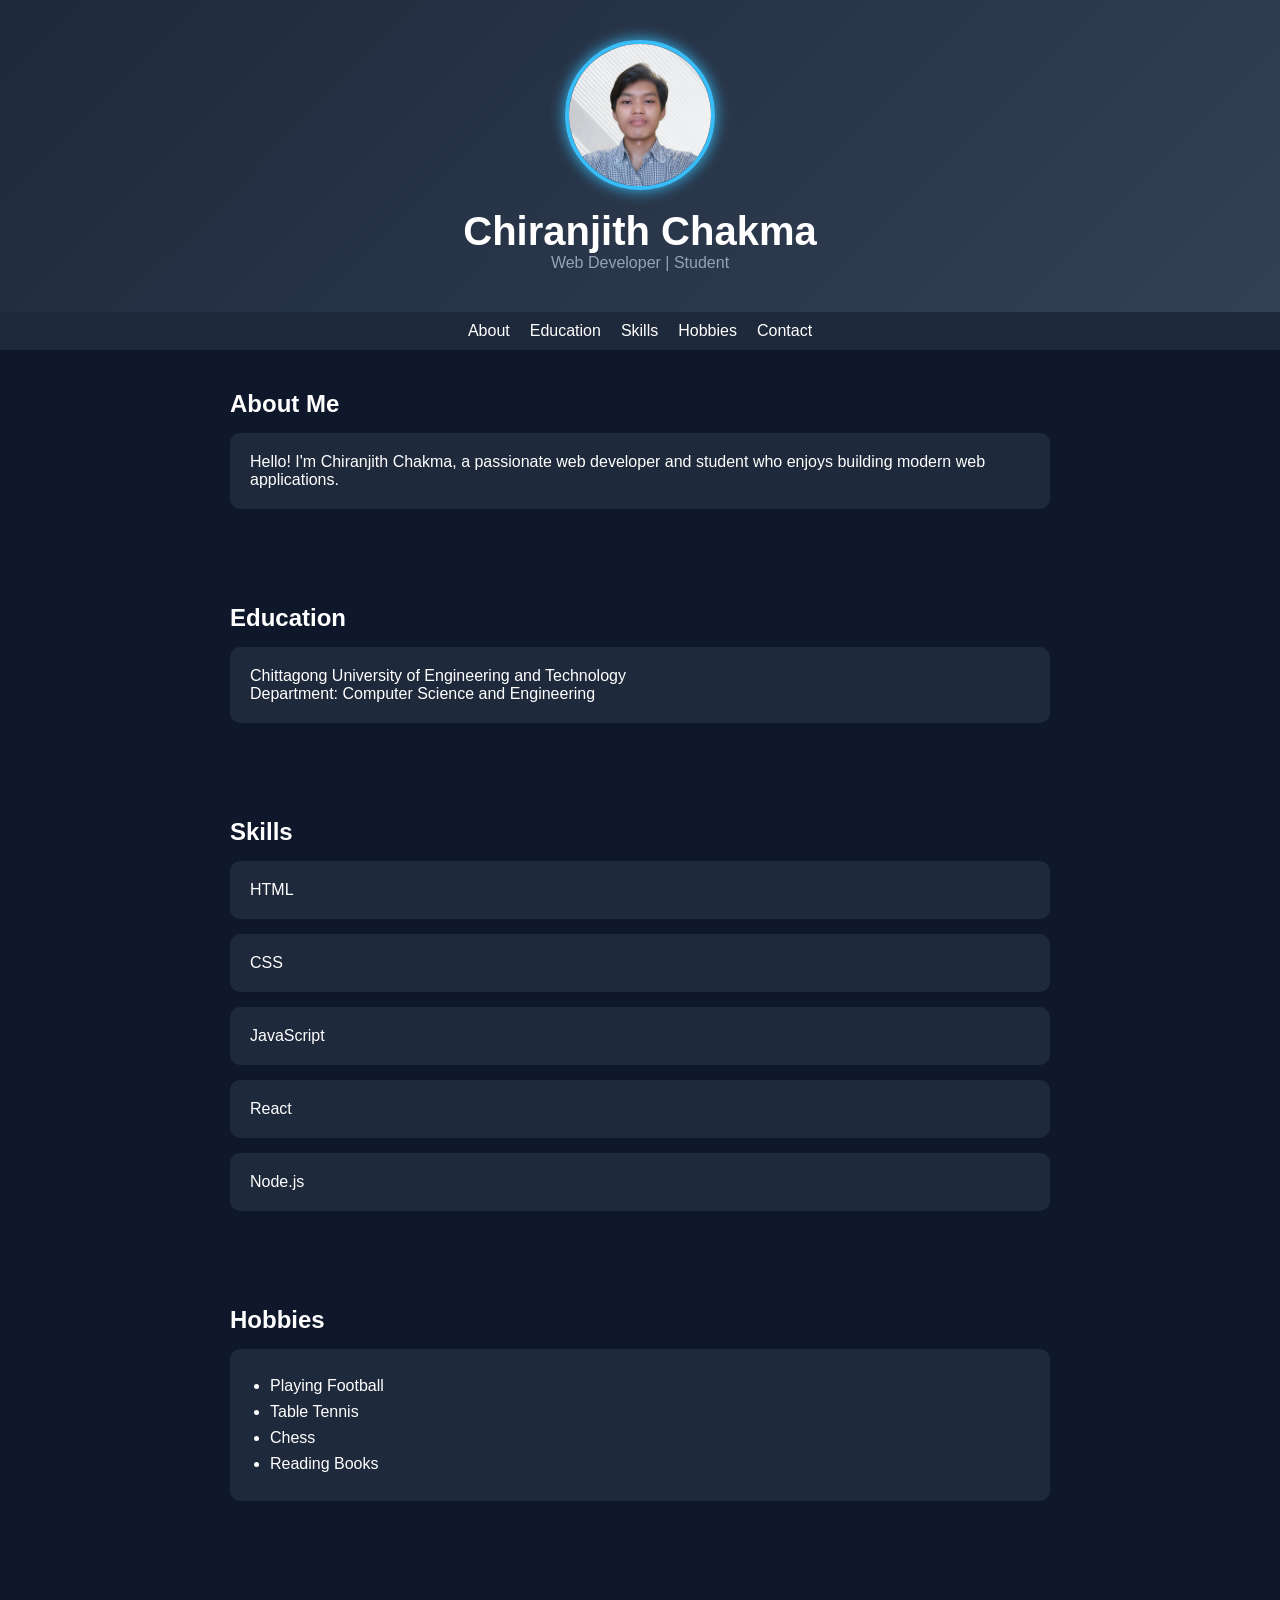
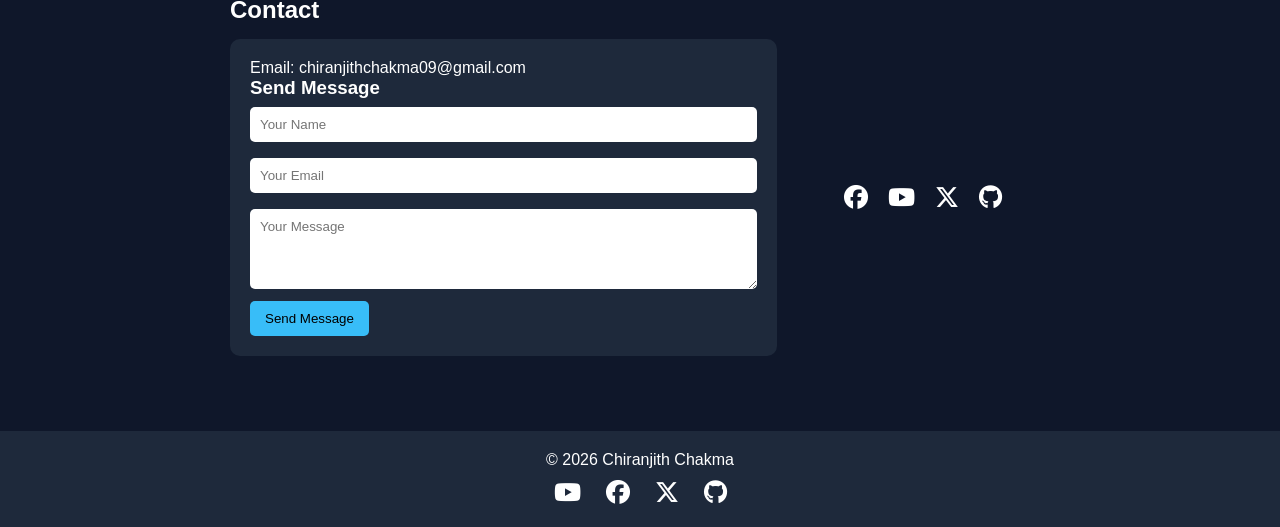
==== index.html @ 39a2b7c5 "simple-portfolio" ====
<!DOCTYPE html>
<html lang="en">
<head>
  <meta charset="UTF-8">
  <meta name="viewport" content="width=device-width, initial-scale=1.0">
  <title>Chiranjith Chakma - CV</title>

  <!-- Font Awesome CDN for official icons -->
  <link rel="stylesheet" href="https://cdnjs.cloudflare.com/ajax/libs/font-awesome/6.5.0/css/all.min.css">

  <style>
    * { margin: 0; padding: 0; box-sizing: border-box; font-family: Arial, sans-serif; }
    body { background: #0f172a; color: white; }

    header { text-align: center; padding: 40px; background: linear-gradient(135deg, #1e293b, #334155); animation: fadeIn 2s ease; }

    .profile-img {
      width: 150px;
      height: 150px;
      border-radius: 50%;
      object-fit: cover;
      border: 4px solid #38bdf8;
      box-shadow: 0 0 15px #38bdf8;
      margin-bottom: 15px;
      transition: 0.3s;
      animation: float 3s ease-in-out infinite;
    }

    .profile-img:hover {
      transform: scale(1.05);
      box-shadow: 0 0 25px #0ea5e9;
    }
    header h1 { font-size: 2.5rem; }
    header p { color: #94a3b8; }

    nav { display: flex; justify-content: center; gap: 20px; background: #1e293b; padding: 10px; }
    nav a { color: white; text-decoration: none; transition: 0.3s; }
    nav a:hover { color: #38bdf8; transform: scale(1.1); }

    section { padding: 40px; max-width: 900px; margin: auto; animation: slideUp 1s ease; }

    .card { background: #1e293b; padding: 20px; margin: 15px 0; border-radius: 10px; transition: 0.3s; }
    .card:hover { transform: translateY(-5px); background: #334155; }

    ul { padding-left: 20px; }
    li { margin: 8px 0; }

    .contact-container { display: flex; gap: 20px; flex-wrap: wrap; }
    .contact-left { flex: 2; }
    .contact-right { flex: 1; display: flex; align-items: center; justify-content: center; }

    .social-icons { display: flex; gap: 20px; }
    .social-icons a {
      color: white;
      font-size: 24px;
      transition: 0.3s;
    }
    .social-icons a:hover { color: #38bdf8; transform: scale(1.2); }

    input, textarea {
      width: 100%;
      padding: 10px;
      margin: 8px 0;
      border-radius: 5px;
      border: none;
      outline: none;
    }

    button { padding: 10px 15px; border: none; background: #38bdf8; color: black; cursor: pointer; border-radius: 5px; transition: 0.3s; }
    button:hover { background: #0ea5e9; }

    footer { text-align: center; padding: 20px; background: #1e293b; margin-top: 20px; }
    .footer-icons { margin-top: 10px; display: flex; justify-content: center; gap: 25px; }
    .footer-icons a { color: white; font-size: 24px; transition: 0.3s; }
    .footer-icons a:hover { color: #38bdf8; transform: scale(1.2); }

    @keyframes fadeIn { from {opacity: 0;} to {opacity: 1;} }
    @keyframes slideUp { from {transform: translateY(20px); opacity: 0;} to {transform: translateY(0); opacity: 1;} }

    /* Floating animation */
    @keyframes float {
      0% { transform: translateY(0px); }
      50% { transform: translateY(-10px); }
      100% { transform: translateY(0px); }
    }
  </style>
</head>
<body>

<header>
  <!-- Add your image file in same folder and rename if needed -->
  <!-- Your profile image -->
  <img src="./image/1000252913.jpg" alt="Profile Photo" class="profile-img">

  <h1 id="name">Chiranjith Chakma</h1>
  <p>Web Developer | Student</p>
</header>

<nav>
  <a href="#about">About</a>
  <a href="#education">Education</a>
  <a href="#skills">Skills</a>
  <a href="#hobbies">Hobbies</a>
  <a href="#contact">Contact</a>
</nav>

<section id="about">
  <h2>About Me</h2>
  <div class="card">
    <p>Hello! I'm Chiranjith Chakma, a passionate web developer and student who enjoys building modern web applications.</p>
  </div>
</section>

<section id="education">
  <h2>Education</h2>
  <div class="card">
    <p>Chittagong University of Engineering and Technology</p>
    <p>Department: Computer Science and Engineering</p>
  </div>
</section>

<section id="skills">
  <h2>Skills</h2>
  <div class="card">HTML</div>
  <div class="card">CSS</div>
  <div class="card">JavaScript</div>
  <div class="card">React</div>
  <div class="card">Node.js</div>
</section>

<section id="hobbies">
  <h2>Hobbies</h2>
  <div class="card">
    <ul>
      <li>Playing Football</li>
      <li>Table Tennis</li>
      <li>Chess</li>
      <li>Reading Books</li>
    </ul>
  </div>
</section>

<section id="contact">
  <h2>Contact</h2>
  <div class="contact-container">

    <div class="contact-left card">
      <p>Email: chiranjithchakma09@gmail.com</p>

      <h3>Send Message</h3>

      <!-- FormSubmit service (no backend needed) -->
      <form action="https://formsubmit.co/chiranjithchakma09@gmail.com" method="POST">
        <input type="text" name="name" placeholder="Your Name" required>
        <input type="email" name="email" placeholder="Your Email" required>
        <textarea name="message" rows="4" placeholder="Your Message" required></textarea>

        <!-- Disable captcha -->
        <input type="hidden" name="_captcha" value="false">

        <button type="submit">Send Message</button>
      </form>
    </div>

    <div class="contact-right">
      <div class="social-icons">
        <!-- Replace # with your real links -->
        <a href="#"><i class="fa-brands fa-facebook"></i></a>
        <a href="#"><i class="fa-brands fa-youtube"></i></a>
        <a href="#"><i class="fa-brands fa-x-twitter"></i></a>
        <a href="#"><i class="fa-brands fa-github"></i></a>
      </div>
    </div>

  </div>
</section>

<footer>
  <p>© 2026 Chiranjith Chakma</p>

  <div class="footer-icons">
    <!-- Replace # with your real links -->
    <a href="#"><i class="fa-brands fa-youtube"></i></a>
    <a href="#"><i class="fa-brands fa-facebook"></i></a>
    <a href="#"><i class="fa-brands fa-x-twitter"></i></a>
    <a href="#"><i class="fa-brands fa-github"></i></a>
  </div>
</footer>

<script>
  function showMessage() {
    alert("Message sent! (Demo only)");
  }

  const name = document.getElementById("name");
  name.addEventListener("mouseover", () => {
    name.textContent = "👋 Hello, I'm Chiranjith Chakma";
  });

  name.addEventListener("mouseout", () => {
    name.textContent = "Chiranjith Chakma";
  });

  document.querySelectorAll('nav a').forEach(anchor => {
    anchor.addEventListener('click', function(e) {
      e.preventDefault();
      document.querySelector(this.getAttribute('href')).scrollIntoView({ behavior: 'smooth' });
    });
  });
</script>

</body>
</html>
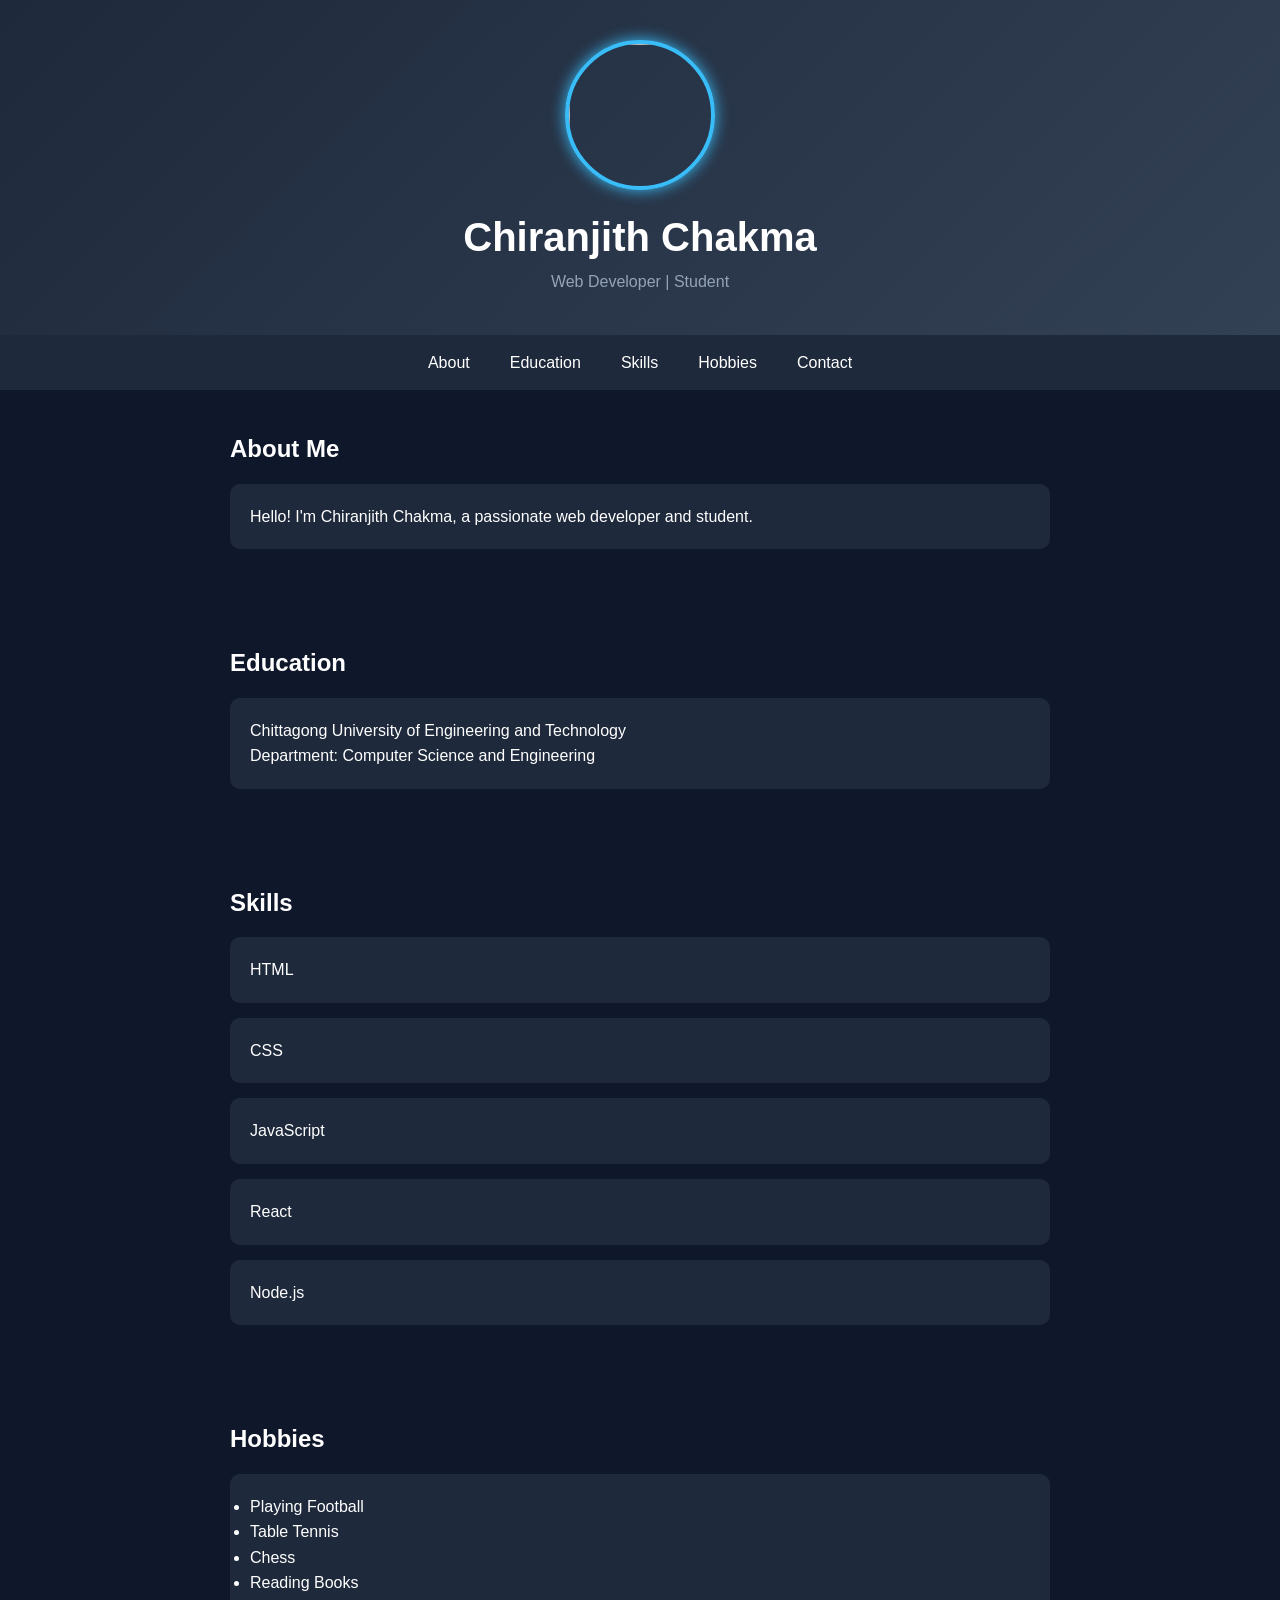
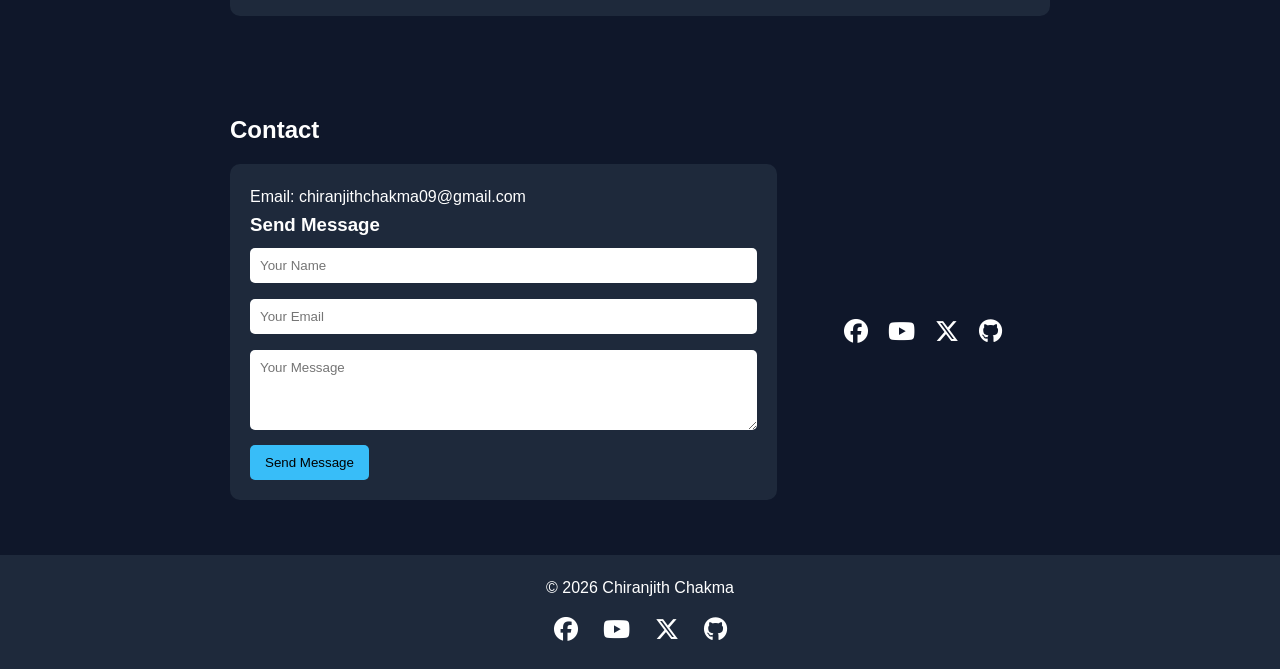
==== commit 16aaaaf6: "added responsive" ====
--- a/index.html
+++ b/index.html
@@ -1,97 +1,225 @@
 <!DOCTYPE html>
 <html lang="en">
 <head>
-  <meta charset="UTF-8">
-  <meta name="viewport" content="width=device-width, initial-scale=1.0">
-  <title>Chiranjith Chakma - CV</title>
-
-  <!-- Font Awesome CDN for official icons -->
-  <link rel="stylesheet" href="https://cdnjs.cloudflare.com/ajax/libs/font-awesome/6.5.0/css/all.min.css">
-
-  <style>
-    * { margin: 0; padding: 0; box-sizing: border-box; font-family: Arial, sans-serif; }
-    body { background: #0f172a; color: white; }
-
-    header { text-align: center; padding: 40px; background: linear-gradient(135deg, #1e293b, #334155); animation: fadeIn 2s ease; }
-
-    .profile-img {
-      width: 150px;
-      height: 150px;
-      border-radius: 50%;
-      object-fit: cover;
-      border: 4px solid #38bdf8;
-      box-shadow: 0 0 15px #38bdf8;
-      margin-bottom: 15px;
-      transition: 0.3s;
-      animation: float 3s ease-in-out infinite;
-    }
-
-    .profile-img:hover {
-      transform: scale(1.05);
-      box-shadow: 0 0 25px #0ea5e9;
-    }
-    header h1 { font-size: 2.5rem; }
-    header p { color: #94a3b8; }
-
-    nav { display: flex; justify-content: center; gap: 20px; background: #1e293b; padding: 10px; }
-    nav a { color: white; text-decoration: none; transition: 0.3s; }
-    nav a:hover { color: #38bdf8; transform: scale(1.1); }
-
-    section { padding: 40px; max-width: 900px; margin: auto; animation: slideUp 1s ease; }
-
-    .card { background: #1e293b; padding: 20px; margin: 15px 0; border-radius: 10px; transition: 0.3s; }
-    .card:hover { transform: translateY(-5px); background: #334155; }
-
-    ul { padding-left: 20px; }
-    li { margin: 8px 0; }
-
-    .contact-container { display: flex; gap: 20px; flex-wrap: wrap; }
-    .contact-left { flex: 2; }
-    .contact-right { flex: 1; display: flex; align-items: center; justify-content: center; }
-
-    .social-icons { display: flex; gap: 20px; }
-    .social-icons a {
-      color: white;
-      font-size: 24px;
-      transition: 0.3s;
-    }
-    .social-icons a:hover { color: #38bdf8; transform: scale(1.2); }
-
-    input, textarea {
-      width: 100%;
-      padding: 10px;
-      margin: 8px 0;
-      border-radius: 5px;
-      border: none;
-      outline: none;
-    }
-
-    button { padding: 10px 15px; border: none; background: #38bdf8; color: black; cursor: pointer; border-radius: 5px; transition: 0.3s; }
-    button:hover { background: #0ea5e9; }
-
-    footer { text-align: center; padding: 20px; background: #1e293b; margin-top: 20px; }
-    .footer-icons { margin-top: 10px; display: flex; justify-content: center; gap: 25px; }
-    .footer-icons a { color: white; font-size: 24px; transition: 0.3s; }
-    .footer-icons a:hover { color: #38bdf8; transform: scale(1.2); }
-
-    @keyframes fadeIn { from {opacity: 0;} to {opacity: 1;} }
-    @keyframes slideUp { from {transform: translateY(20px); opacity: 0;} to {transform: translateY(0); opacity: 1;} }
-
-    /* Floating animation */
-    @keyframes float {
-      0% { transform: translateY(0px); }
-      50% { transform: translateY(-10px); }
-      100% { transform: translateY(0px); }
-    }
-  </style>
+<meta charset="UTF-8">
+<meta name="viewport" content="width=device-width, initial-scale=1.0">
+<title>Chiranjith Chakma - CV</title>
+
+<!-- Font Awesome -->
+<link rel="stylesheet" href="https://cdnjs.cloudflare.com/ajax/libs/font-awesome/6.5.0/css/all.min.css">
+
+<style>
+* {
+  margin: 0;
+  padding: 0;
+  box-sizing: border-box;
+  font-family: Arial, sans-serif;
+}
+
+body {
+  background: #0f172a;
+  color: white;
+  line-height: 1.6;
+}
+
+/* HEADER */
+header {
+  text-align: center;
+  padding: 40px 20px;
+  background: linear-gradient(135deg, #1e293b, #334155);
+  animation: fadeIn 2s ease;
+}
+
+.profile-img {
+  width: 150px;
+  height: 150px;
+  border-radius: 50%;
+  object-fit: cover;
+  border: 4px solid #38bdf8;
+  box-shadow: 0 0 15px #38bdf8;
+  margin-bottom: 15px;
+  animation: float 3s ease-in-out infinite;
+}
+
+header h1 { font-size: 2.5rem; }
+header p { color: #94a3b8; }
+
+/* NAV */
+nav {
+  display: flex;
+  justify-content: center;
+  gap: 20px;
+  background: #1e293b;
+  padding: 10px;
+  flex-wrap: wrap;
+}
+
+nav a {
+  color: white;
+  text-decoration: none;
+  padding: 5px 10px;
+  transition: 0.3s;
+}
+
+nav a:hover {
+  color: #38bdf8;
+  transform: scale(1.1);
+}
+
+/* SECTIONS */
+section {
+  padding: 40px;
+  max-width: 900px;
+  margin: auto;
+  animation: slideUp 1s ease;
+}
+
+/* CARD */
+.card {
+  background: #1e293b;
+  padding: 20px;
+  margin: 15px 0;
+  border-radius: 10px;
+  transition: 0.3s;
+}
+
+.card:hover {
+  transform: translateY(-5px);
+  background: #334155;
+}
+
+/* CONTACT */
+.contact-container {
+  display: flex;
+  gap: 20px;
+  flex-wrap: wrap;
+}
+
+.contact-left {
+  flex: 2;
+  min-width: 280px;
+}
+
+.contact-right {
+  flex: 1;
+  min-width: 200px;
+  display: flex;
+  align-items: center;
+  justify-content: center;
+}
+
+/* INPUT */
+input, textarea {
+  width: 100%;
+  padding: 10px;
+  margin: 8px 0;
+  border-radius: 5px;
+  border: none;
+}
+
+button {
+  padding: 10px 15px;
+  border: none;
+  background: #38bdf8;
+  color: black;
+  cursor: pointer;
+  border-radius: 5px;
+  transition: 0.3s;
+}
+
+button:hover {
+  background: #0ea5e9;
+}
+
+/* SOCIAL ICONS */
+.social-icons {
+  display: flex;
+  gap: 20px;
+  flex-wrap: wrap;
+}
+
+.social-icons a {
+  color: white;
+  font-size: 24px;
+  transition: 0.3s;
+}
+
+.social-icons a:hover {
+  color: #38bdf8;
+  transform: scale(1.2);
+}
+
+/* FOOTER */
+footer {
+  text-align: center;
+  padding: 20px;
+  background: #1e293b;
+}
+
+.footer-icons {
+  margin-top: 10px;
+  display: flex;
+  justify-content: center;
+  gap: 25px;
+}
+
+.footer-icons a {
+  color: white;
+  font-size: 24px;
+  transition: 0.3s;
+}
+
+.footer-icons a:hover {
+  color: #38bdf8;
+  transform: scale(1.2);
+}
+
+/* ANIMATIONS */
+@keyframes fadeIn {
+  from { opacity: 0; }
+  to { opacity: 1; }
+}
+
+@keyframes slideUp {
+  from { transform: translateY(20px); opacity: 0; }
+  to { transform: translateY(0); opacity: 1; }
+}
+
+@keyframes float {
+  0% { transform: translateY(0); }
+  50% { transform: translateY(-10px); }
+  100% { transform: translateY(0); }
+}
+
+/* ================= MOBILE ================= */
+@media (max-width: 600px) {
+  header h1 { font-size: 1.6rem; }
+  .profile-img { width: 110px; height: 110px; }
+  section { padding: 20px 15px; }
+  nav { flex-direction: column; align-items: center; }
+  .contact-container { flex-direction: column; }
+}
+
+/* ================= TABLET ================= */
+@media (min-width: 601px) and (max-width: 992px) {
+  header h1 { font-size: 2rem; }
+  section { padding: 30px 20px; }
+  .contact-container { flex-direction: column; }
+}
+
+/* ================= DESKTOP ================= */
+@media (min-width: 993px) {
+  header h1 { font-size: 2.5rem; }
+  section { padding: 40px; }
+  .contact-container { flex-direction: row; }
+}
+</style>
 </head>
+
 <body>
 
 <header>
-  <!-- Add your image file in same folder and rename if needed -->
-  <!-- Your profile image -->
-  <img src="./image/1000252913.jpg" alt="Profile Photo" class="profile-img">
-
+  <img src="1000252913.jpg" class="profile-img">
   <h1 id="name">Chiranjith Chakma</h1>
   <p>Web Developer | Student</p>
 </header>
@@ -107,7 +235,7 @@
 <section id="about">
   <h2>About Me</h2>
   <div class="card">
-    <p>Hello! I'm Chiranjith Chakma, a passionate web developer and student who enjoys building modern web applications.</p>
+    <p>Hello! I'm Chiranjith Chakma, a passionate web developer and student.</p>
   </div>
 </section>
 
@@ -142,6 +270,7 @@
 
 <section id="contact">
   <h2>Contact</h2>
+
   <div class="contact-container">
 
     <div class="contact-left card">
@@ -149,22 +278,17 @@
 
       <h3>Send Message</h3>
 
-      <!-- FormSubmit service (no backend needed) -->
-      <form action="https://formsubmit.co/chiranjithchakma09@gmail.com" method="POST">
+      <form id="contactForm">
         <input type="text" name="name" placeholder="Your Name" required>
         <input type="email" name="email" placeholder="Your Email" required>
         <textarea name="message" rows="4" placeholder="Your Message" required></textarea>
 
-        <!-- Disable captcha -->
-        <input type="hidden" name="_captcha" value="false">
-
         <button type="submit">Send Message</button>
       </form>
     </div>
 
     <div class="contact-right">
       <div class="social-icons">
-        <!-- Replace # with your real links -->
         <a href="#"><i class="fa-brands fa-facebook"></i></a>
         <a href="#"><i class="fa-brands fa-youtube"></i></a>
         <a href="#"><i class="fa-brands fa-x-twitter"></i></a>
@@ -179,35 +303,41 @@
   <p>© 2026 Chiranjith Chakma</p>
 
   <div class="footer-icons">
-    <!-- Replace # with your real links -->
+    <a href="#"><i class="fa-brands fa-facebook"></i></a>
     <a href="#"><i class="fa-brands fa-youtube"></i></a>
-    <a href="#"><i class="fa-brands fa-facebook"></i></a>
     <a href="#"><i class="fa-brands fa-x-twitter"></i></a>
     <a href="#"><i class="fa-brands fa-github"></i></a>
   </div>
 </footer>
 
 <script>
-  function showMessage() {
-    alert("Message sent! (Demo only)");
-  }
-
-  const name = document.getElementById("name");
-  name.addEventListener("mouseover", () => {
-    name.textContent = "👋 Hello, I'm Chiranjith Chakma";
+// name hover effect
+const name = document.getElementById("name");
+
+name.addEventListener("mouseover", () => {
+  name.textContent = "👋 Hello, I'm Chiranjith Chakma";
+});
+
+name.addEventListener("mouseout", () => {
+  name.textContent = "Chiranjith Chakma";
+});
+
+// smooth scroll
+document.querySelectorAll('nav a').forEach(a => {
+  a.addEventListener('click', function(e) {
+    e.preventDefault();
+    document.querySelector(this.getAttribute('href'))
+      .scrollIntoView({ behavior: 'smooth' });
   });
-
-  name.addEventListener("mouseout", () => {
-    name.textContent = "Chiranjith Chakma";
-  });
-
-  document.querySelectorAll('nav a').forEach(anchor => {
-    anchor.addEventListener('click', function(e) {
-      e.preventDefault();
-      document.querySelector(this.getAttribute('href')).scrollIntoView({ behavior: 'smooth' });
-    });
-  });
+});
+
+// demo submit
+document.getElementById("contactForm").addEventListener("submit", function(e){
+  e.preventDefault();
+  alert("Message sent successfully (Demo)");
+  this.reset();
+});
 </script>
 
 </body>
-</html>
+</html>
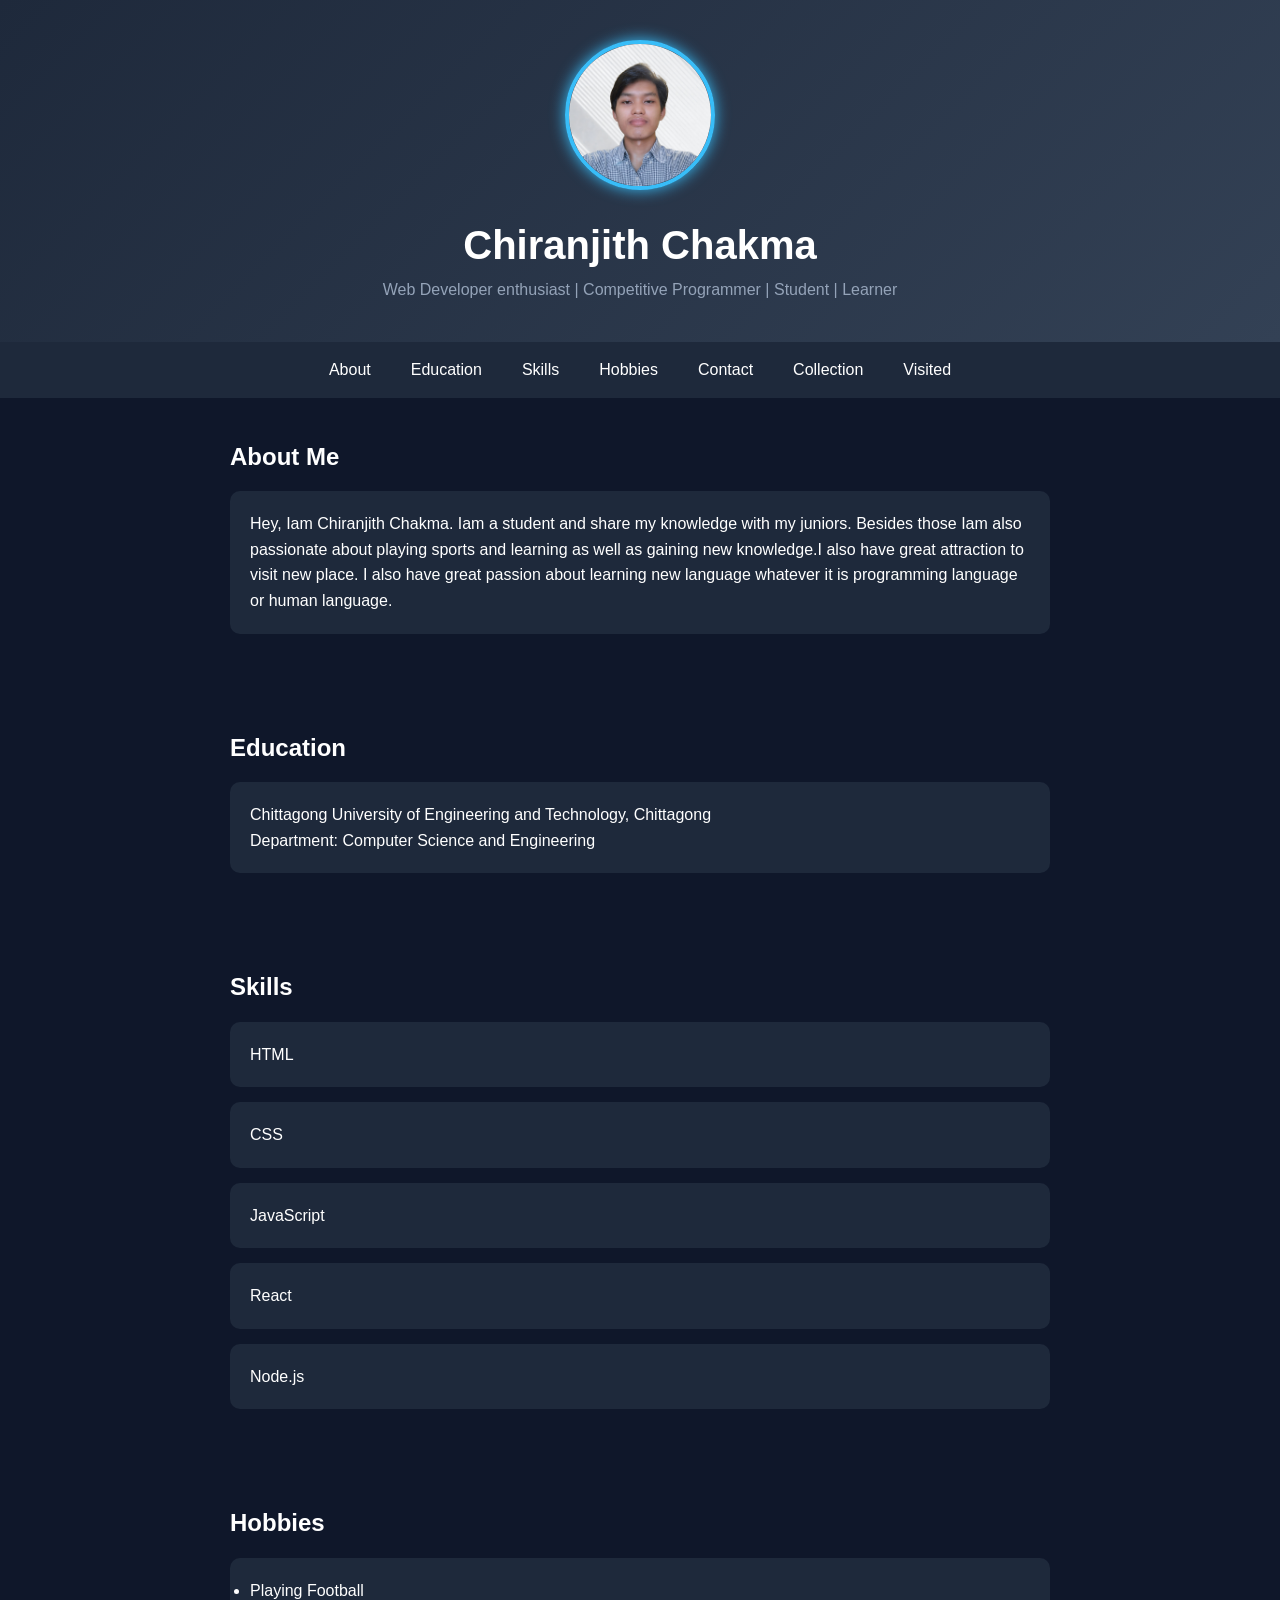
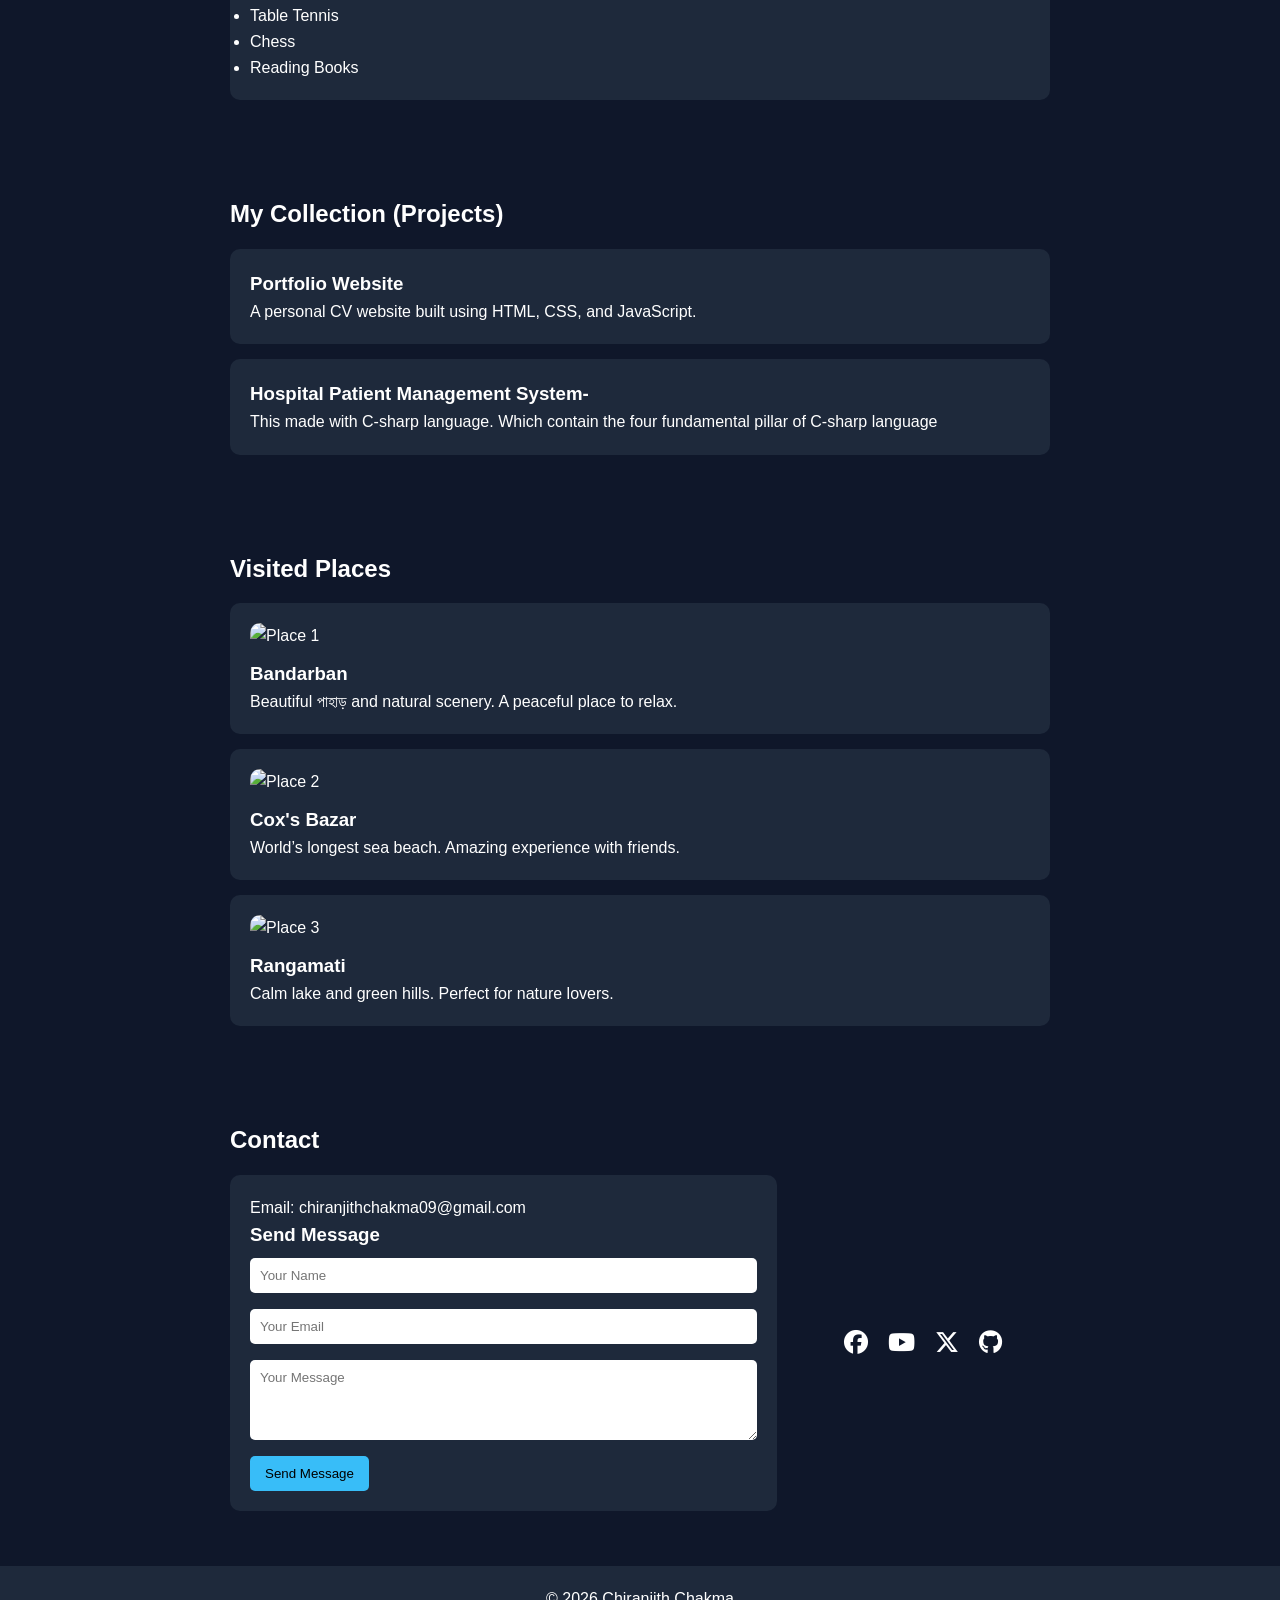
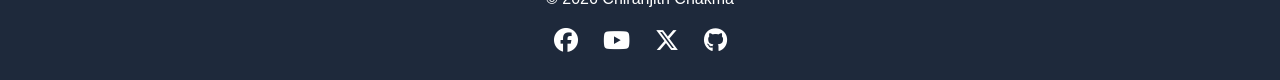
==== commit 0d187c38: "added collection and visited place" ====
--- a/index.html
+++ b/index.html
@@ -48,10 +48,25 @@
 nav {
   display: flex;
   justify-content: center;
+  align-items: center;
   gap: 20px;
   background: #1e293b;
   padding: 10px;
   flex-wrap: wrap;
+}
+
+/* MENU BUTTON */
+.menu-toggle {
+  display: none;
+  font-size: 24px;
+  cursor: pointer;
+  color: white;
+}
+
+/* NAV LINKS */
+.nav-links {
+  display: flex;
+  gap: 20px;
 }
 
 nav a {
@@ -64,6 +79,7 @@
 nav a:hover {
   color: #38bdf8;
   transform: scale(1.1);
+  
 }
 
 /* SECTIONS */
@@ -86,6 +102,15 @@
 .card:hover {
   transform: translateY(-5px);
   background: #334155;
+}
+
+/* place image  */
+.place-img {
+  width: 100%;
+  border-radius: 10px;
+  margin-bottom: 10px;
+  height: 180px;
+  object-fit: cover;
 }
 
 /* CONTACT */
@@ -193,25 +218,52 @@
 
 /* ================= MOBILE ================= */
 @media (max-width: 600px) {
+
   header h1 { font-size: 1.6rem; }
   .profile-img { width: 110px; height: 110px; }
   section { padding: 20px 15px; }
-  nav { flex-direction: column; align-items: center; }
-  .contact-container { flex-direction: column; }
-}
-
-/* ================= TABLET ================= */
+
+  nav {
+    flex-direction: column;
+  }
+
+  .menu-toggle {
+    display: block;
+  }
+
+  .nav-links {
+    display: none;
+    flex-direction: column;
+    width: 100%;
+    text-align: center;
+    background: #1e293b;
+  }
+
+  .nav-links a {
+    padding: 12px;
+    border-top: 1px solid #334155;
+  }
+
+  .nav-links.active {
+    display: flex;
+    animation: slideUp 0.4s ease;
+  }
+
+  .contact-container {
+    flex-direction: column;
+  }
+}
+
+/* TABLET */
 @media (min-width: 601px) and (max-width: 992px) {
   header h1 { font-size: 2rem; }
   section { padding: 30px 20px; }
   .contact-container { flex-direction: column; }
 }
 
-/* ================= DESKTOP ================= */
+/* DESKTOP */
 @media (min-width: 993px) {
-  header h1 { font-size: 2.5rem; }
   section { padding: 40px; }
-  .contact-container { flex-direction: row; }
 }
 </style>
 </head>
@@ -219,30 +271,38 @@
 <body>
 
 <header>
-  <img src="1000252913.jpg" class="profile-img">
+  <img src="./image/1000252913.jpg" class="profile-img">
   <h1 id="name">Chiranjith Chakma</h1>
-  <p>Web Developer | Student</p>
+  <p>Web Developer enthusiast | Competitive Programmer | Student | Learner</p>
 </header>
 
 <nav>
-  <a href="#about">About</a>
-  <a href="#education">Education</a>
-  <a href="#skills">Skills</a>
-  <a href="#hobbies">Hobbies</a>
-  <a href="#contact">Contact</a>
+  <div class="menu-toggle" id="menuToggle">
+    <i class="fa-solid fa-bars"></i>
+  </div>
+
+  <div class="nav-links" id="navLinks">
+    <a href="#about">About</a>
+    <a href="#education">Education</a>
+    <a href="#skills">Skills</a>
+    <a href="#hobbies">Hobbies</a>
+    <a href="#contact">Contact</a>
+    <a href="#collection">Collection</a>
+    <a href="#visited">Visited</a>
+  </div>
 </nav>
 
 <section id="about">
   <h2>About Me</h2>
   <div class="card">
-    <p>Hello! I'm Chiranjith Chakma, a passionate web developer and student.</p>
+    <p>Hey, Iam Chiranjith Chakma. Iam a student and share my knowledge with my juniors. Besides those Iam also passionate about playing sports and learning as well as gaining new knowledge.I also have great attraction to visit new place. I also have great passion about learning new language whatever it is programming language or human language.</p>
   </div>
 </section>
 
 <section id="education">
   <h2>Education</h2>
   <div class="card">
-    <p>Chittagong University of Engineering and Technology</p>
+    <p>Chittagong University of Engineering and Technology, Chittagong</p>
     <p>Department: Computer Science and Engineering</p>
   </div>
 </section>
@@ -266,6 +326,43 @@
       <li>Reading Books</li>
     </ul>
   </div>
+</section>
+
+<section id="collection">
+  <h2>My Collection (Projects)</h2>
+
+  <div class="card">
+    <h3>Portfolio Website</h3>
+    <p>A personal CV website built using HTML, CSS, and JavaScript.</p>
+  </div>
+  <div class="card">
+    <h3>Hospital Patient Management System-</h3>
+    <p>This made with C-sharp language. Which contain the four fundamental pillar of C-sharp language</p>
+  </div>
+ 
+</section>
+
+<section id="visited">
+  <h2>Visited Places</h2>
+
+  <div class="card">
+    <img src="./image/place1.jpg" alt="Place 1" class="place-img">
+    <h3>Bandarban</h3>
+    <p>Beautiful পাহাড় and natural scenery. A peaceful place to relax.</p>
+  </div>
+
+  <div class="card">
+    <img src="./image/place2.jpg" alt="Place 2" class="place-img">
+    <h3>Cox's Bazar</h3>
+    <p>World’s longest sea beach. Amazing experience with friends.</p>
+  </div>
+
+  <div class="card">
+    <img src="./image/place3.jpg" alt="Place 3" class="place-img">
+    <h3>Rangamati</h3>
+    <p>Calm lake and green hills. Perfect for nature lovers.</p>
+  </div>
+
 </section>
 
 <section id="contact">
@@ -311,7 +408,7 @@
 </footer>
 
 <script>
-// name hover effect
+// name hover
 const name = document.getElementById("name");
 
 name.addEventListener("mouseover", () => {
@@ -331,12 +428,46 @@
   });
 });
 
-// demo submit
+// mobile menu toggle
+const menuToggle = document.getElementById("menuToggle");
+const navLinks = document.getElementById("navLinks");
+
+menuToggle.addEventListener("click", () => {
+  navLinks.classList.toggle("active");
+});
+
+// close menu after click
+document.querySelectorAll(".nav-links a").forEach(link => {
+  link.addEventListener("click", () => {
+    navLinks.classList.remove("active");
+  });
+});
+
+// demo form
 document.getElementById("contactForm").addEventListener("submit", function(e){
   e.preventDefault();
-  alert("Message sent successfully (Demo)");
+
+  emailjs.sendForm(
+    "chiranjithchakma09@gmail.com",   // 🔁 replace
+    "YOUR_TEMPLATE_ID",  // 🔁 replace
+    this
+  )
+  .then(function() {
+    alert("✅ Message sent successfully!");
+  }, function(error) {
+    alert("❌ Failed to send message");
+    console.log(error);
+  });
+
   this.reset();
 });
+
+
+(function(){
+  emailjs.init("YOUR_PUBLIC_KEY"); // replace here
+})();
+
+
 </script>
 
 </body>
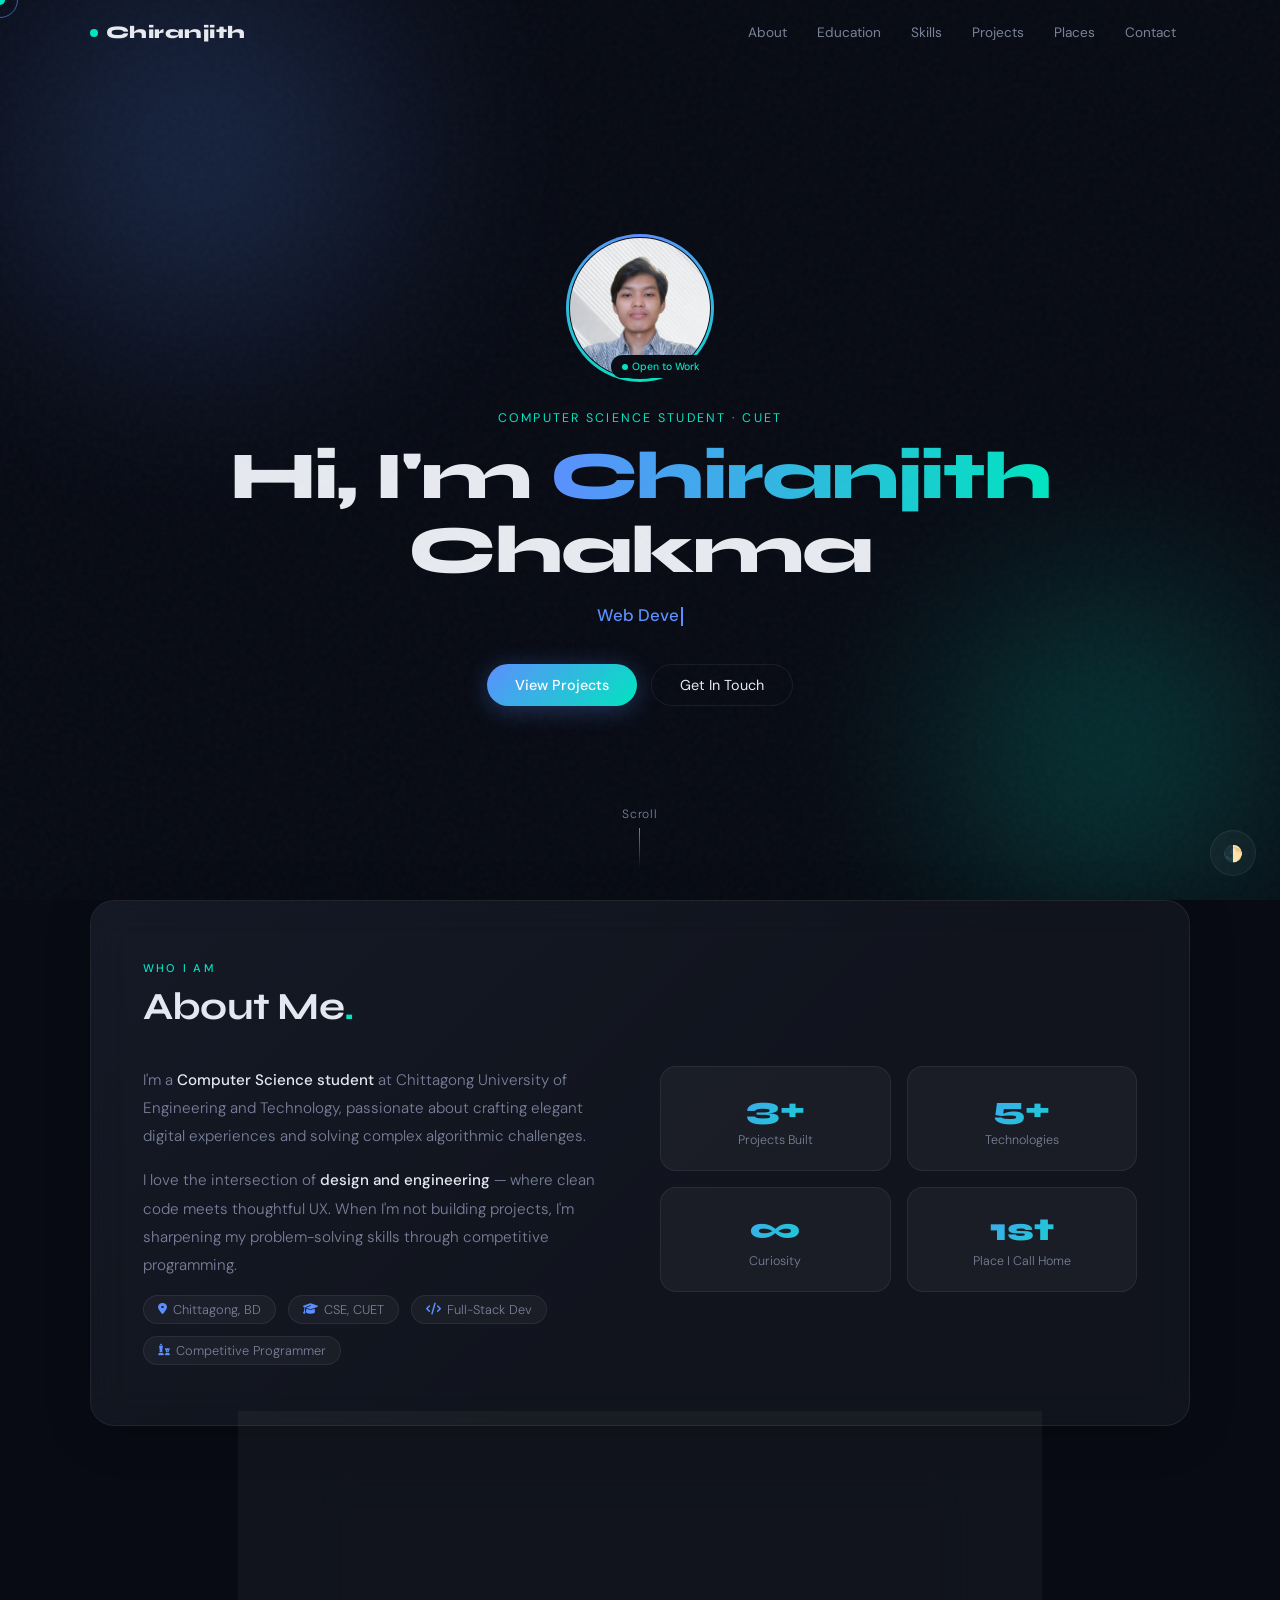
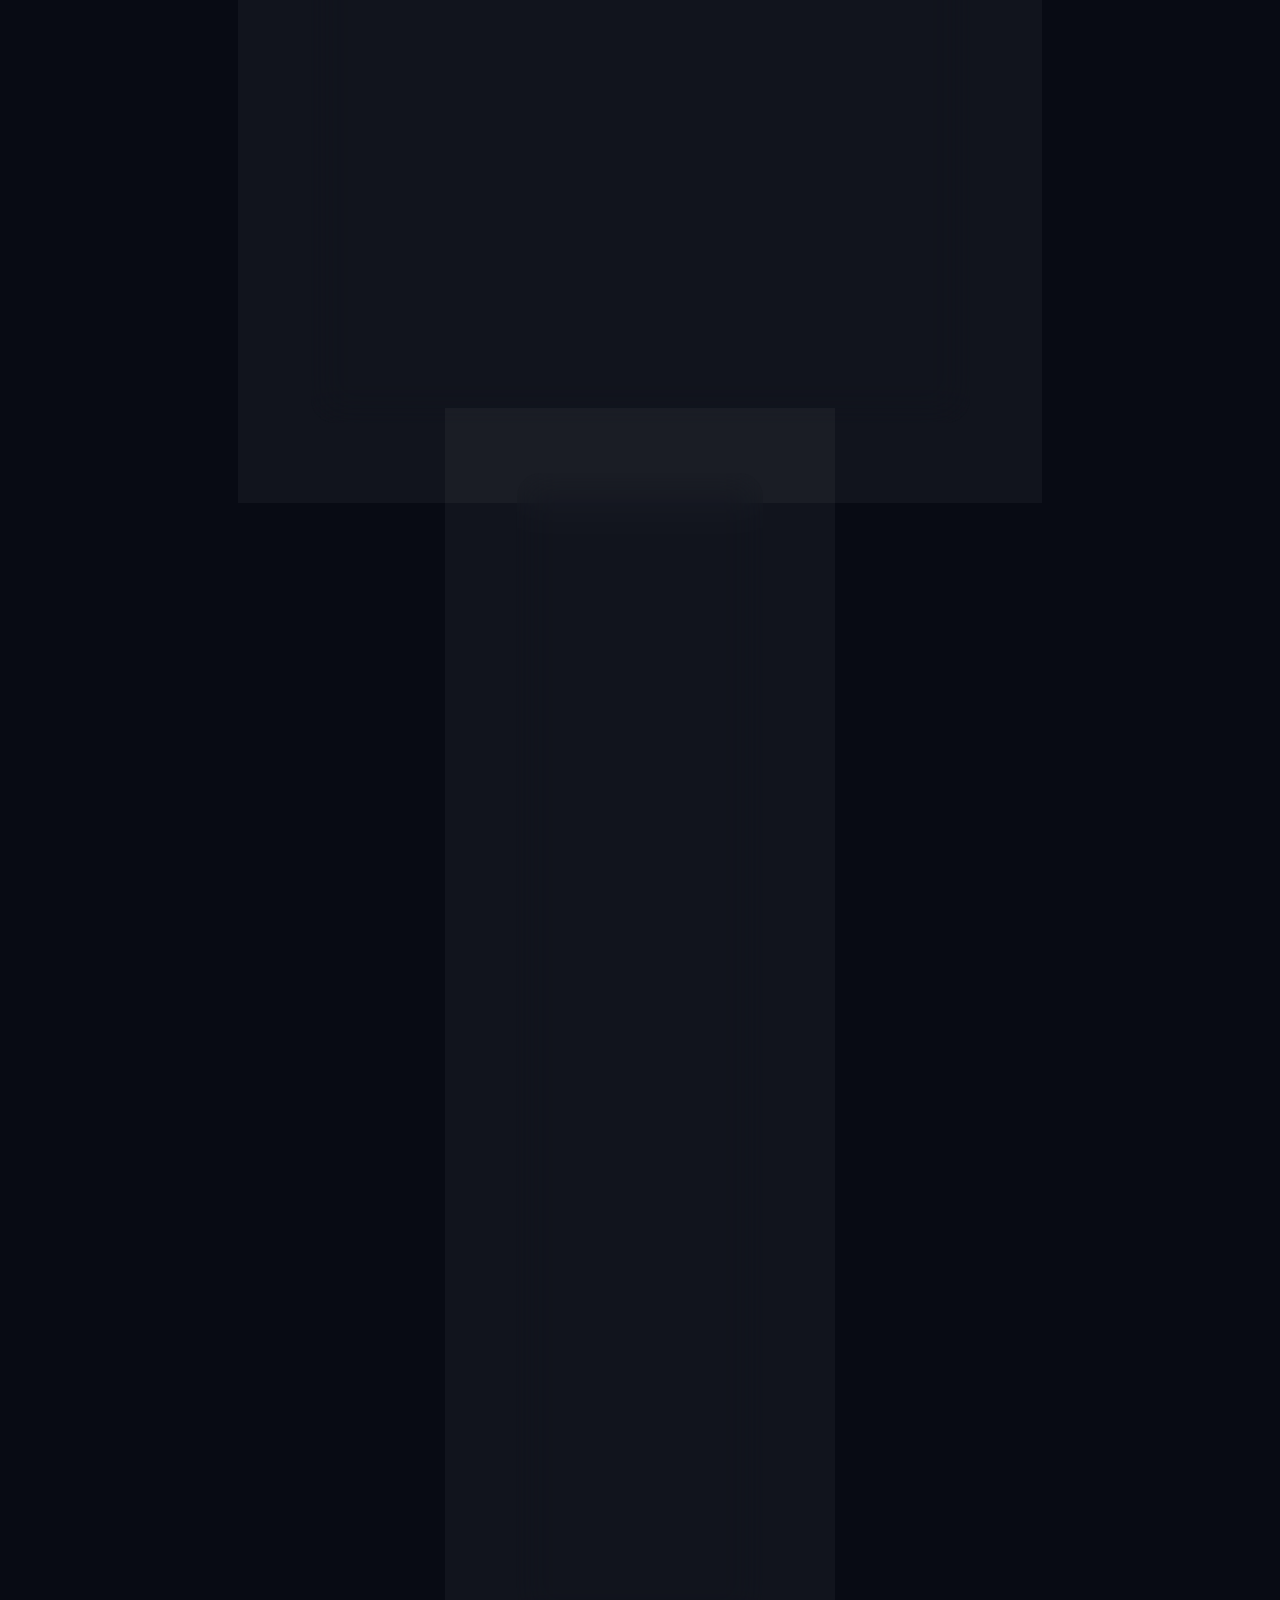
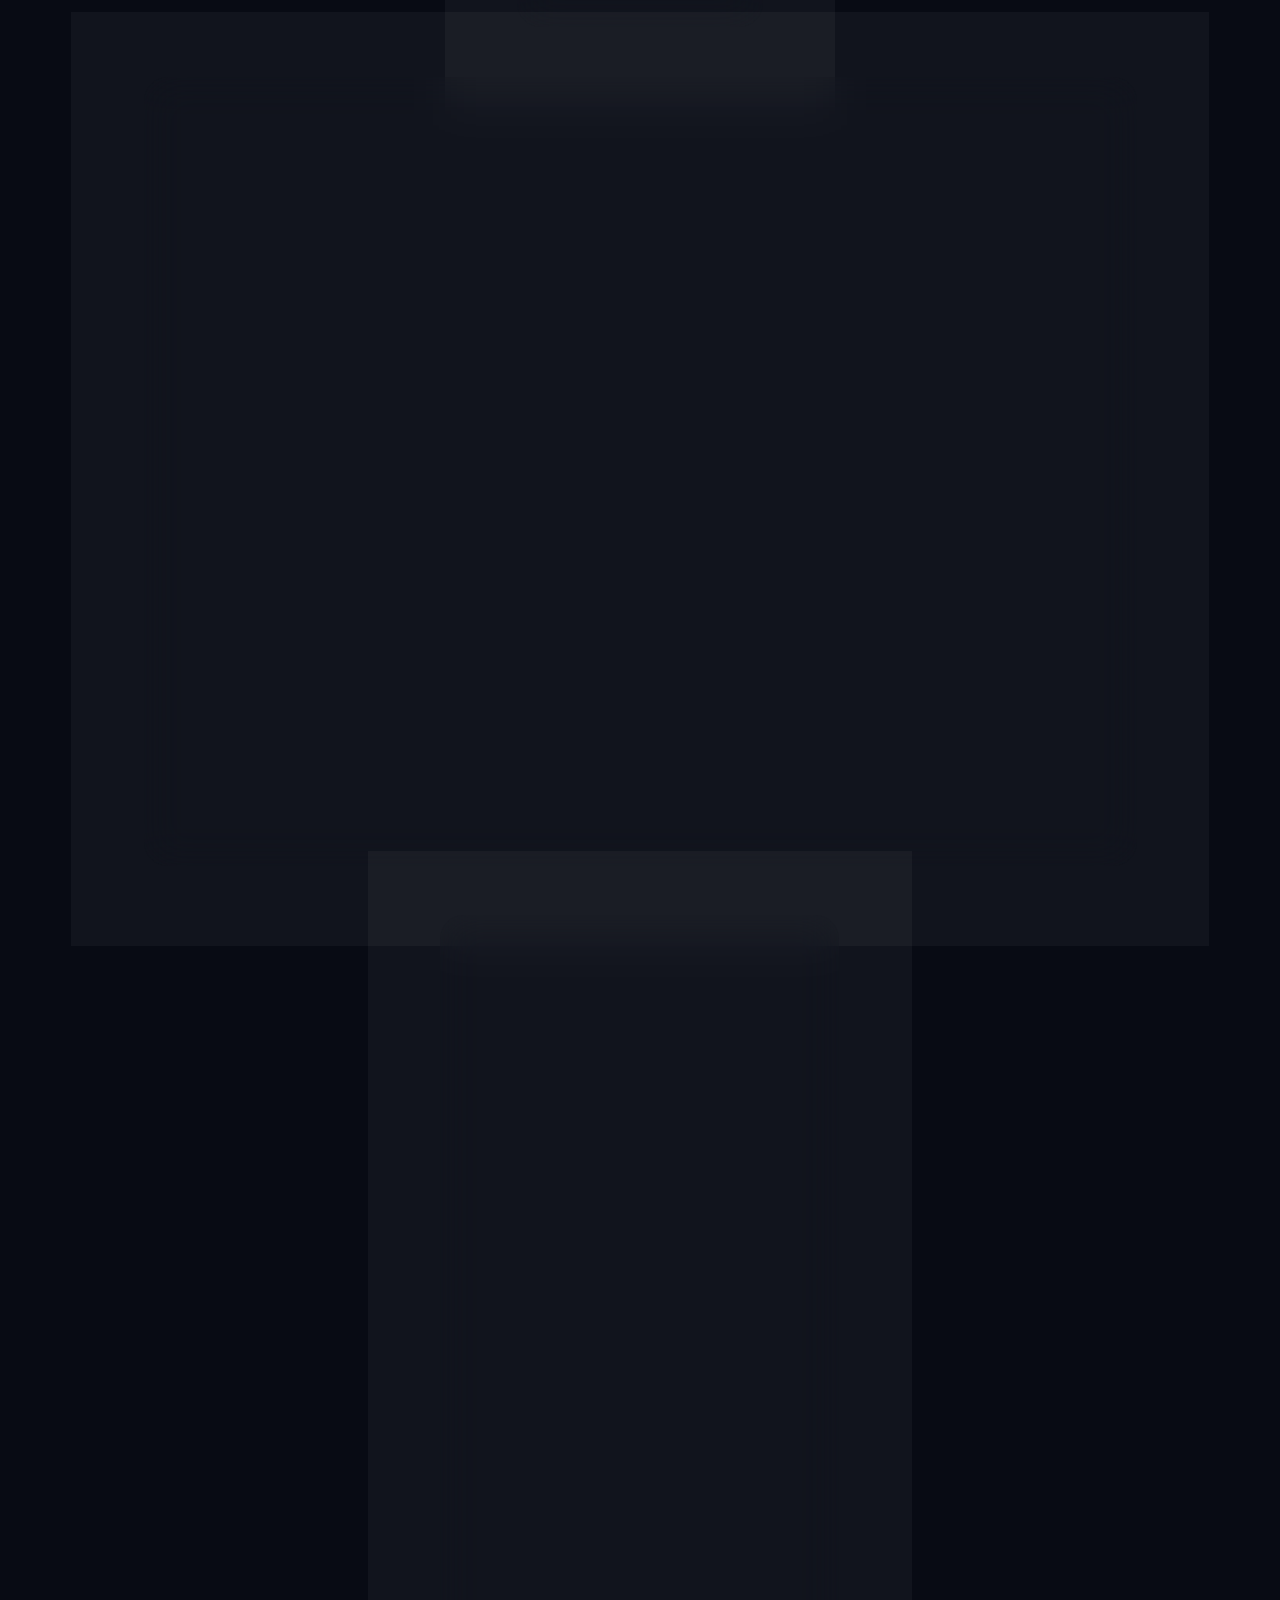
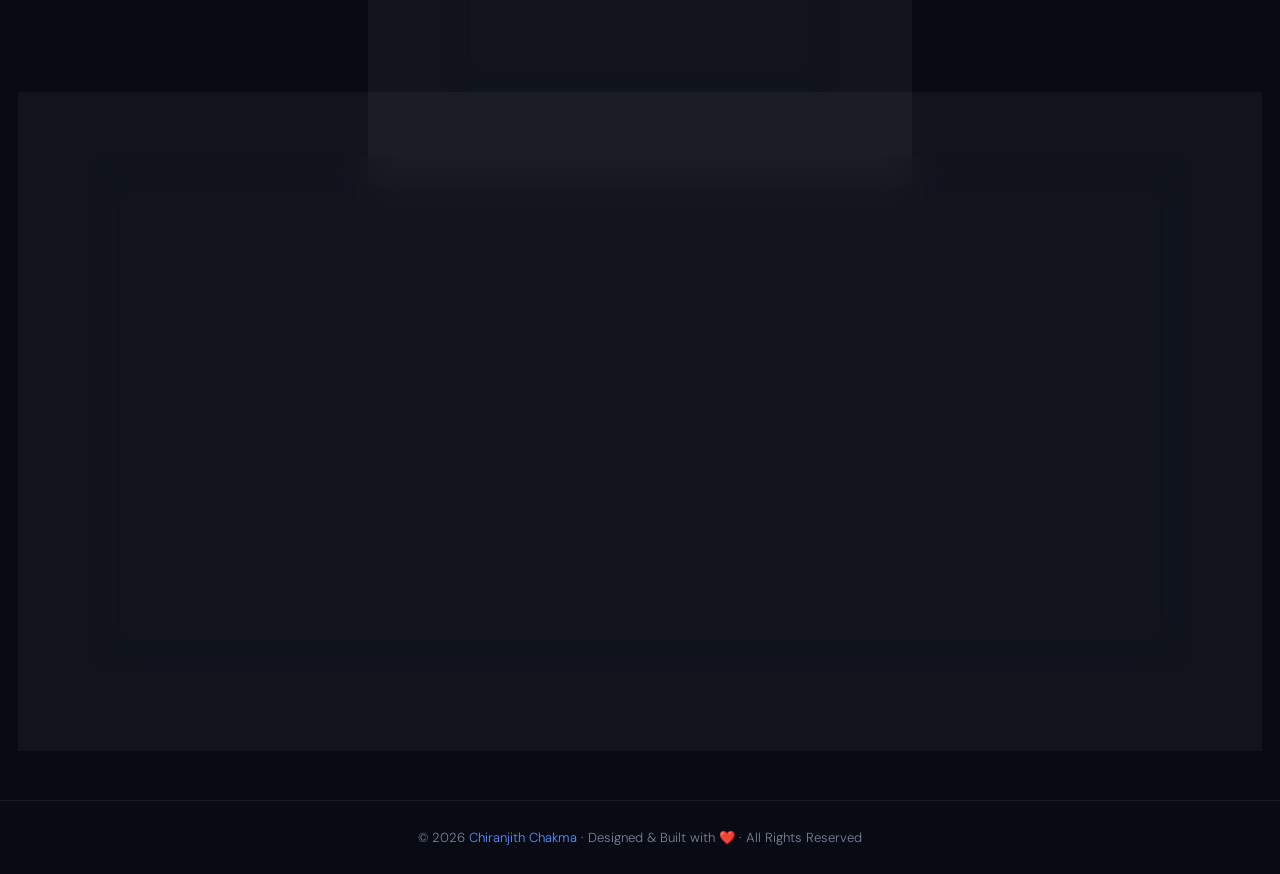
==== commit a71d77c1: "added new portfolio file" ====
--- a/index.html
+++ b/index.html
@@ -1,474 +1,1085 @@
 <!DOCTYPE html>
 <html lang="en">
 <head>
-<meta charset="UTF-8">
-<meta name="viewport" content="width=device-width, initial-scale=1.0">
-<title>Chiranjith Chakma - CV</title>
-
-<!-- Font Awesome -->
-<link rel="stylesheet" href="https://cdnjs.cloudflare.com/ajax/libs/font-awesome/6.5.0/css/all.min.css">
-
+<meta charset="UTF-8" />
+<meta name="viewport" content="width=device-width, initial-scale=1.0"/>
+<title>Chiranjith Chakma | Portfolio</title>
+<link href="https://fonts.googleapis.com/css2?family=Syne:wght@400;600;700;800&family=DM+Sans:ital,wght@0,300;0,400;0,500;1,300&display=swap" rel="stylesheet">
+<link rel="stylesheet" href="https://cdnjs.cloudflare.com/ajax/libs/font-awesome/6.5.0/css/all.min.css"/>
 <style>
-* {
-  margin: 0;
-  padding: 0;
-  box-sizing: border-box;
-  font-family: Arial, sans-serif;
-}
-
+:root {
+  --bg: #080b14;
+  --bg2: #0d1120;
+  --text: #e8eaf0;
+  --muted: #7a819a;
+  --primary: #5b8fff;
+  --accent: #00e5c0;
+  --card: rgba(255,255,255,0.04);
+  --border: rgba(255,255,255,0.07);
+  --glow: rgba(91,143,255,0.18);
+}
+body.light {
+  --bg: #f2f4f8;
+  --bg2: #e8ebf2;
+  --text: #0d1120;
+  --muted: #5a607a;
+  --card: rgba(0,0,0,0.04);
+  --border: rgba(0,0,0,0.09);
+  --glow: rgba(91,143,255,0.10);
+}
+*, *::before, *::after {
+  margin: 0; padding: 0; box-sizing: border-box;
+}
+html { scroll-behavior: smooth; }
 body {
-  background: #0f172a;
-  color: white;
-  line-height: 1.6;
-}
-
-/* HEADER */
-header {
+  background: var(--bg);
+  color: var(--text);
+  font-family: 'DM Sans', sans-serif;
+  font-weight: 300;
+  overflow-x: hidden;
+  transition: background 0.4s, color 0.4s;
+}
+
+/* ──── NOISE OVERLAY ──── */
+body::before {
+  content: '';
+  position: fixed; inset: 0;
+  background-image: url("data:image/svg+xml,%3Csvg viewBox='0 0 200 200' xmlns='http://www.w3.org/2000/svg'%3E%3Cfilter id='n'%3E%3CfeTurbulence type='fractalNoise' baseFrequency='0.85' numOctaves='4' stitchTiles='stitch'/%3E%3C/filter%3E%3Crect width='100%25' height='100%25' filter='url(%23n)' opacity='1'/%3E%3C/svg%3E");
+  opacity: 0.03;
+  pointer-events: none;
+  z-index: 9999;
+}
+
+/* ──── CURSOR ──── */
+.cursor {
+  width: 10px; height: 10px;
+  background: var(--accent);
+  border-radius: 50%;
+  position: fixed;
+  pointer-events: none;
+  z-index: 10000;
+  transition: transform 0.15s ease, opacity 0.3s;
+  transform: translate(-50%,-50%);
+}
+.cursor-ring {
+  width: 36px; height: 36px;
+  border: 1.5px solid var(--primary);
+  border-radius: 50%;
+  position: fixed;
+  pointer-events: none;
+  z-index: 9998;
+  transition: transform 0.35s cubic-bezier(.2,.8,.2,1), width 0.3s, height 0.3s, opacity 0.3s;
+  transform: translate(-50%,-50%);
+  opacity: 0.6;
+}
+
+/* ──── NAV ──── */
+nav {
+  position: fixed; top: 0; width: 100%;
+  padding: 18px 7%;
+  display: flex; justify-content: space-between; align-items: center;
+  z-index: 1000;
+  transition: background 0.4s, box-shadow 0.4s;
+}
+nav.scrolled {
+  background: rgba(8,11,20,0.85);
+  backdrop-filter: blur(16px);
+  box-shadow: 0 1px 0 var(--border);
+}
+body.light nav.scrolled {
+  background: rgba(242,244,248,0.88);
+}
+.nav-logo {
+  font-family: 'Syne', sans-serif;
+  font-weight: 800;
+  font-size: 1.1rem;
+  letter-spacing: 0.03em;
+  color: var(--text);
+  text-decoration: none;
+  display: flex; align-items: center; gap: 8px;
+}
+.nav-logo span {
+  width: 8px; height: 8px;
+  border-radius: 50%;
+  background: var(--accent);
+  display: inline-block;
+  animation: pulse 2s ease-in-out infinite;
+}
+@keyframes pulse {
+  0%,100%{transform:scale(1);opacity:1;}
+  50%{transform:scale(1.5);opacity:0.6;}
+}
+.nav-links { display: flex; gap: 2px; }
+.nav-links a {
+  color: var(--muted);
+  text-decoration: none;
+  padding: 6px 14px;
+  border-radius: 20px;
+  font-size: 0.85rem;
+  font-weight: 400;
+  transition: color 0.25s, background 0.25s;
+}
+.nav-links a:hover {
+  color: var(--text);
+  background: var(--card);
+}
+
+/* ──── HERO ──── */
+.hero {
+  min-height: 100vh;
+  display: flex; flex-direction: column;
+  justify-content: center; align-items: center;
   text-align: center;
-  padding: 40px 20px;
-  background: linear-gradient(135deg, #1e293b, #334155);
-  animation: fadeIn 2s ease;
-}
-
-.profile-img {
-  width: 150px;
-  height: 150px;
+  padding: 100px 20px 60px;
+  position: relative;
+  overflow: hidden;
+}
+.hero-blob {
+  position: absolute;
+  border-radius: 50%;
+  filter: blur(80px);
+  opacity: 0.25;
+  pointer-events: none;
+}
+.hero-blob-1 {
+  width: 600px; height: 600px;
+  background: radial-gradient(circle, var(--primary), transparent 70%);
+  top: -150px; left: -100px;
+  animation: drift1 10s ease-in-out infinite alternate;
+}
+.hero-blob-2 {
+  width: 500px; height: 500px;
+  background: radial-gradient(circle, var(--accent), transparent 70%);
+  bottom: -100px; right: -80px;
+  animation: drift2 12s ease-in-out infinite alternate;
+}
+@keyframes drift1 { to { transform: translate(40px, 60px); } }
+@keyframes drift2 { to { transform: translate(-40px, -60px); } }
+
+.avatar-wrapper {
+  position: relative;
+  margin-bottom: 28px;
+}
+.avatar-ring {
+  width: 148px; height: 148px;
+  border-radius: 50%;
+  background: conic-gradient(var(--primary), var(--accent), var(--primary));
+  padding: 3px;
+  animation: spin 8s linear infinite;
+}
+@keyframes spin { to { transform: rotate(360deg); } }
+.avatar-inner {
+  width: 100%; height: 100%;
+  border-radius: 50%;
+  background: var(--bg);
+  display: flex; align-items: center; justify-content: center;
+  overflow: hidden;
+}
+.avatar-inner img {
+  width: 140px; height: 140px;
   border-radius: 50%;
   object-fit: cover;
-  border: 4px solid #38bdf8;
-  box-shadow: 0 0 15px #38bdf8;
-  margin-bottom: 15px;
-  animation: float 3s ease-in-out infinite;
-}
-
-header h1 { font-size: 2.5rem; }
-header p { color: #94a3b8; }
-
-/* NAV */
-nav {
+}
+.status-badge {
+  position: absolute;
+  bottom: 4px; right: 4px;
+  background: var(--bg);
+  border: 2px solid var(--bg);
+  border-radius: 20px;
+  padding: 3px 9px;
+  font-size: 0.65rem;
+  font-weight: 500;
+  color: var(--accent);
+  display: flex; align-items: center; gap: 4px;
+  white-space: nowrap;
+}
+.status-dot {
+  width: 6px; height: 6px;
+  border-radius: 50%;
+  background: var(--accent);
+  animation: pulse 2s infinite;
+}
+.hero-eyebrow {
+  font-size: 0.78rem;
+  letter-spacing: 0.18em;
+  text-transform: uppercase;
+  color: var(--accent);
+  margin-bottom: 14px;
+  font-weight: 400;
+}
+.hero h1 {
+  font-family: 'Syne', sans-serif;
+  font-size: clamp(2.4rem, 6vw, 4.2rem);
+  font-weight: 800;
+  line-height: 1.1;
+  margin-bottom: 16px;
+  letter-spacing: -0.02em;
+}
+.hero h1 .highlight {
+  background: linear-gradient(90deg, var(--primary), var(--accent));
+  -webkit-background-clip: text;
+  -webkit-text-fill-color: transparent;
+  background-clip: text;
+}
+.typing-wrap {
+  font-size: 1.05rem;
+  color: var(--muted);
+  height: 28px;
+  margin-bottom: 32px;
+}
+.typing-text { color: var(--primary); font-weight: 500; }
+.cursor-blink {
+  display: inline-block;
+  width: 2px; height: 1.1em;
+  background: var(--primary);
+  margin-left: 2px;
+  vertical-align: middle;
+  animation: blink 1s step-end infinite;
+}
+@keyframes blink { 50% { opacity: 0; } }
+.hero-btns { display: flex; gap: 14px; flex-wrap: wrap; justify-content: center; }
+.btn-primary {
+  padding: 12px 28px;
+  border-radius: 50px;
+  background: linear-gradient(135deg, var(--primary), var(--accent));
+  color: #fff;
+  font-size: 0.9rem;
+  font-weight: 500;
+  border: none;
+  cursor: pointer;
+  text-decoration: none;
+  transition: transform 0.25s, box-shadow 0.25s;
+  box-shadow: 0 4px 24px rgba(91,143,255,0.3);
+  font-family: 'DM Sans', sans-serif;
+  display: inline-block;
+}
+.btn-primary:hover {
+  transform: translateY(-3px);
+  box-shadow: 0 8px 32px rgba(91,143,255,0.45);
+}
+.btn-ghost {
+  padding: 11px 28px;
+  border-radius: 50px;
+  background: transparent;
+  color: var(--text);
+  font-size: 0.9rem;
+  font-weight: 400;
+  border: 1px solid var(--border);
+  cursor: pointer;
+  text-decoration: none;
+  transition: border-color 0.25s, background 0.25s;
+  font-family: 'DM Sans', sans-serif;
+  display: inline-block;
+}
+.btn-ghost:hover {
+  border-color: var(--primary);
+  background: var(--glow);
+}
+.scroll-hint {
+  position: absolute;
+  bottom: 32px;
+  display: flex; flex-direction: column; align-items: center; gap: 6px;
+  color: var(--muted);
+  font-size: 0.75rem;
+  letter-spacing: 0.08em;
+  animation: fadeUpIn 1s 1.5s both;
+}
+.scroll-line {
+  width: 1px; height: 40px;
+  background: linear-gradient(to bottom, var(--muted), transparent);
+  animation: extendLine 1.5s ease infinite;
+}
+@keyframes extendLine {
+  0%,100% { transform: scaleY(1); }
+  50% { transform: scaleY(1.3); }
+}
+@keyframes fadeUpIn {
+  from { opacity: 0; transform: translateY(14px); }
+  to   { opacity: 1; transform: translateY(0); }
+}
+
+/* ──── SECTIONS ──── */
+.section-wrapper {
+  padding: 0 6%;
+  max-width: 1200px;
+  margin: 0 auto;
+}
+section.floating {
+  padding: 60px 52px;
+  margin: 0 auto 50px;
+  max-width: 1100px;
+  border-radius: 24px;
+  background: var(--card);
+  border: 1px solid var(--border);
+  backdrop-filter: blur(20px);
+  box-shadow: 0 8px 48px rgba(0,0,0,0.2);
+  opacity: 0;
+  transform: translateY(50px);
+  transition: opacity 0.8s cubic-bezier(.2,.8,.2,1), transform 0.8s cubic-bezier(.2,.8,.2,1);
+  position: relative;
+  overflow: hidden;
+}
+section.floating::before {
+  content: '';
+  position: absolute;
+  inset: 0;
+  border-radius: inherit;
+  background: linear-gradient(135deg, rgba(91,143,255,0.04), transparent 60%);
+  pointer-events: none;
+}
+section.floating.show {
+  opacity: 1;
+  transform: translateY(0);
+}
+
+/* section spacing wrapper */
+.sections-area {
+  padding: 0 6% 80px;
   display: flex;
-  justify-content: center;
+  flex-direction: column;
+  gap: 0;
+}
+
+.section-label {
+  font-size: 0.7rem;
+  letter-spacing: 0.2em;
+  text-transform: uppercase;
+  color: var(--accent);
+  margin-bottom: 8px;
+  font-weight: 500;
+}
+.section-title {
+  font-family: 'Syne', sans-serif;
+  font-size: clamp(1.6rem, 3.5vw, 2.4rem);
+  font-weight: 700;
+  margin-bottom: 36px;
+  letter-spacing: -0.02em;
+}
+.section-title .dot { color: var(--accent); }
+
+/* ──── ABOUT ──── */
+.about-grid {
+  display: grid;
+  grid-template-columns: 1fr 1fr;
+  gap: 40px;
+  align-items: start;
+}
+.about-text p {
+  color: var(--muted);
+  line-height: 1.85;
+  font-size: 0.95rem;
+  margin-bottom: 16px;
+}
+.about-text p strong { color: var(--text); font-weight: 500; }
+.fact-row {
+  display: flex; flex-wrap: wrap; gap: 12px;
+  margin-top: 12px;
+}
+.fact-chip {
+  background: var(--card);
+  border: 1px solid var(--border);
+  border-radius: 20px;
+  padding: 5px 14px;
+  font-size: 0.8rem;
+  color: var(--muted);
+  display: flex; align-items: center; gap: 6px;
+}
+.fact-chip i { color: var(--primary); font-size: 0.75rem; }
+.about-stats {
+  display: grid;
+  grid-template-columns: 1fr 1fr;
+  gap: 16px;
+}
+.stat-card {
+  background: var(--card);
+  border: 1px solid var(--border);
+  border-radius: 16px;
+  padding: 22px 20px;
+  text-align: center;
+}
+.stat-num {
+  font-family: 'Syne', sans-serif;
+  font-size: 2rem;
+  font-weight: 800;
+  background: linear-gradient(135deg, var(--primary), var(--accent));
+  -webkit-background-clip: text;
+  -webkit-text-fill-color: transparent;
+  background-clip: text;
+}
+.stat-label {
+  font-size: 0.78rem;
+  color: var(--muted);
+  margin-top: 4px;
+}
+
+/* ──── EDUCATION ──── */
+.timeline { position: relative; }
+.timeline::before {
+  content: '';
+  position: absolute;
+  left: 18px; top: 0; bottom: 0;
+  width: 2px;
+  background: linear-gradient(to bottom, var(--primary), var(--accent));
+  border-radius: 2px;
+}
+.timeline-item {
+  display: flex; gap: 28px;
+  margin-bottom: 32px;
+  position: relative;
+}
+.timeline-dot {
+  width: 36px; height: 36px;
+  min-width: 36px;
+  border-radius: 50%;
+  background: var(--bg);
+  border: 2px solid var(--primary);
+  display: flex; align-items: center; justify-content: center;
+  color: var(--primary);
+  font-size: 0.8rem;
+  z-index: 1;
+  box-shadow: 0 0 14px var(--glow);
+}
+.timeline-body {
+  background: var(--card);
+  border: 1px solid var(--border);
+  border-radius: 16px;
+  padding: 22px 24px;
+  flex: 1;
+}
+.timeline-body h3 {
+  font-family: 'Syne', sans-serif;
+  font-size: 1rem;
+  font-weight: 700;
+  margin-bottom: 4px;
+}
+.timeline-body p { color: var(--muted); font-size: 0.88rem; margin-bottom: 6px; }
+.timeline-tag {
+  display: inline-block;
+  background: rgba(91,143,255,0.12);
+  color: var(--primary);
+  font-size: 0.73rem;
+  padding: 3px 10px;
+  border-radius: 20px;
+  font-weight: 500;
+}
+
+/* ──── SKILLS ──── */
+.skills-grid {
+  display: grid;
+  grid-template-columns: repeat(auto-fill, minmax(140px, 1fr));
+  gap: 14px;
+}
+.skill-pill {
+  background: var(--card);
+  border: 1px solid var(--border);
+  border-radius: 14px;
+  padding: 18px 16px;
+  display: flex;
+  flex-direction: column;
   align-items: center;
+  gap: 10px;
+  cursor: default;
+  transition: border-color 0.25s, transform 0.25s, box-shadow 0.25s;
+}
+.skill-pill:hover {
+  border-color: var(--primary);
+  transform: translateY(-5px);
+  box-shadow: 0 8px 28px var(--glow);
+}
+.skill-icon {
+  font-size: 1.6rem;
+  line-height: 1;
+}
+.skill-name {
+  font-size: 0.8rem;
+  font-weight: 500;
+  color: var(--muted);
+}
+.skill-bar-bg {
+  width: 100%;
+  height: 3px;
+  background: var(--border);
+  border-radius: 3px;
+  overflow: hidden;
+}
+.skill-bar {
+  height: 100%;
+  border-radius: 3px;
+  background: linear-gradient(90deg, var(--primary), var(--accent));
+  transform: scaleX(0);
+  transform-origin: left;
+  transition: transform 1.2s cubic-bezier(.2,.8,.2,1);
+}
+section.show .skill-bar { transform: scaleX(1); }
+
+/* ──── PROJECTS ──── */
+.projects-grid {
+  display: grid;
+  grid-template-columns: repeat(auto-fill, minmax(300px, 1fr));
   gap: 20px;
-  background: #1e293b;
-  padding: 10px;
-  flex-wrap: wrap;
-}
-
-/* MENU BUTTON */
-.menu-toggle {
-  display: none;
-  font-size: 24px;
-  cursor: pointer;
-  color: white;
-}
-
-/* NAV LINKS */
-.nav-links {
+}
+.project-card {
+  background: var(--card);
+  border: 1px solid var(--border);
+  border-radius: 18px;
+  padding: 28px;
+  transition: border-color 0.25s, transform 0.3s, box-shadow 0.3s;
+  position: relative;
+  overflow: hidden;
   display: flex;
+  flex-direction: column;
+  gap: 14px;
+}
+.project-card::before {
+  content: '';
+  position: absolute;
+  top: 0; left: 0;
+  width: 100%; height: 3px;
+  background: linear-gradient(90deg, var(--primary), var(--accent));
+  transform: scaleX(0);
+  transform-origin: left;
+  transition: transform 0.4s;
+}
+.project-card:hover { border-color: rgba(91,143,255,0.3); transform: translateY(-6px); box-shadow: 0 12px 40px var(--glow); }
+.project-card:hover::before { transform: scaleX(1); }
+.project-icon {
+  width: 44px; height: 44px;
+  border-radius: 12px;
+  background: rgba(91,143,255,0.12);
+  display: flex; align-items: center; justify-content: center;
+  color: var(--primary);
+  font-size: 1.1rem;
+}
+.project-card h3 {
+  font-family: 'Syne', sans-serif;
+  font-size: 1.05rem;
+  font-weight: 700;
+}
+.project-card p { color: var(--muted); font-size: 0.85rem; line-height: 1.7; flex: 1; }
+.project-tags { display: flex; flex-wrap: wrap; gap: 6px; }
+.project-tag {
+  font-size: 0.72rem;
+  padding: 3px 10px;
+  border-radius: 20px;
+  background: rgba(91,143,255,0.1);
+  color: var(--primary);
+  font-weight: 500;
+}
+.project-link {
+  align-self: flex-start;
+  font-size: 0.82rem;
+  color: var(--accent);
+  text-decoration: none;
+  display: flex; align-items: center; gap: 5px;
+  font-weight: 500;
+  transition: gap 0.2s;
+}
+.project-link:hover { gap: 10px; }
+
+/* ──── PLACES ──── */
+.places-grid {
+  display: grid;
+  grid-template-columns: repeat(auto-fill, minmax(260px, 1fr));
   gap: 20px;
 }
-
-nav a {
-  color: white;
+.place-card {
+  border-radius: 18px;
+  overflow: hidden;
+  border: 1px solid var(--border);
+  transition: transform 0.3s, box-shadow 0.3s;
+  position: relative;
+}
+.place-card:hover {
+  transform: scale(1.025);
+  box-shadow: 0 16px 48px rgba(0,0,0,0.35);
+}
+.place-card img {
+  width: 100%; height: 200px; object-fit: cover;
+  display: block;
+  transition: transform 0.5s;
+}
+.place-card:hover img { transform: scale(1.06); }
+.place-info {
+  padding: 18px 20px;
+  background: var(--card);
+  display: flex; align-items: center; justify-content: space-between;
+}
+.place-name {
+  font-family: 'Syne', sans-serif;
+  font-size: 0.95rem;
+  font-weight: 700;
+}
+.place-country {
+  font-size: 0.78rem;
+  color: var(--muted);
+}
+.place-emoji { font-size: 1.3rem; }
+
+/* ──── CONTACT ──── */
+.contact-inner {
+  display: grid;
+  grid-template-columns: 1fr 1fr;
+  gap: 48px;
+  align-items: start;
+}
+.contact-text p {
+  color: var(--muted);
+  line-height: 1.85;
+  font-size: 0.95rem;
+  margin-bottom: 28px;
+}
+.contact-social { display: flex; flex-wrap: wrap; gap: 12px; }
+.social-link {
+  width: 48px; height: 48px;
+  border-radius: 14px;
+  border: 1px solid var(--border);
+  background: var(--card);
+  display: flex; align-items: center; justify-content: center;
+  color: var(--muted);
+  font-size: 1.1rem;
   text-decoration: none;
-  padding: 5px 10px;
-  transition: 0.3s;
-}
-
-nav a:hover {
-  color: #38bdf8;
-  transform: scale(1.1);
-  
-}
-
-/* SECTIONS */
-section {
-  padding: 40px;
-  max-width: 900px;
-  margin: auto;
-  animation: slideUp 1s ease;
-}
-
-/* CARD */
-.card {
-  background: #1e293b;
-  padding: 20px;
-  margin: 15px 0;
-  border-radius: 10px;
-  transition: 0.3s;
-}
-
-.card:hover {
-  transform: translateY(-5px);
-  background: #334155;
-}
-
-/* place image  */
-.place-img {
+  transition: border-color 0.25s, color 0.25s, transform 0.25s, box-shadow 0.25s;
+}
+.social-link:hover {
+  border-color: var(--primary);
+  color: var(--primary);
+  transform: translateY(-4px);
+  box-shadow: 0 6px 20px var(--glow);
+}
+.contact-form { display: flex; flex-direction: column; gap: 14px; }
+.form-group input,
+.form-group textarea {
   width: 100%;
-  border-radius: 10px;
-  margin-bottom: 10px;
-  height: 180px;
-  object-fit: cover;
-}
-
-/* CONTACT */
-.contact-container {
-  display: flex;
-  gap: 20px;
-  flex-wrap: wrap;
-}
-
-.contact-left {
-  flex: 2;
-  min-width: 280px;
-}
-
-.contact-right {
-  flex: 1;
-  min-width: 200px;
-  display: flex;
-  align-items: center;
-  justify-content: center;
-}
-
-/* INPUT */
-input, textarea {
-  width: 100%;
-  padding: 10px;
-  margin: 8px 0;
-  border-radius: 5px;
-  border: none;
-}
-
-button {
-  padding: 10px 15px;
-  border: none;
-  background: #38bdf8;
-  color: black;
-  cursor: pointer;
-  border-radius: 5px;
-  transition: 0.3s;
-}
-
-button:hover {
-  background: #0ea5e9;
-}
-
-/* SOCIAL ICONS */
-.social-icons {
-  display: flex;
-  gap: 20px;
-  flex-wrap: wrap;
-}
-
-.social-icons a {
-  color: white;
-  font-size: 24px;
-  transition: 0.3s;
-}
-
-.social-icons a:hover {
-  color: #38bdf8;
-  transform: scale(1.2);
-}
-
-/* FOOTER */
+  background: rgba(255,255,255,0.04);
+  border: 1px solid var(--border);
+  border-radius: 12px;
+  padding: 14px 18px;
+  color: var(--text);
+  font-family: 'DM Sans', sans-serif;
+  font-size: 0.88rem;
+  outline: none;
+  transition: border-color 0.25s, box-shadow 0.25s;
+  resize: vertical;
+}
+.form-group input:focus,
+.form-group textarea:focus {
+  border-color: var(--primary);
+  box-shadow: 0 0 0 3px var(--glow);
+}
+.form-group input::placeholder,
+.form-group textarea::placeholder { color: var(--muted); }
+
+/* ──── FOOTER ──── */
 footer {
   text-align: center;
-  padding: 20px;
-  background: #1e293b;
-}
-
-.footer-icons {
-  margin-top: 10px;
-  display: flex;
-  justify-content: center;
-  gap: 25px;
-}
-
-.footer-icons a {
-  color: white;
-  font-size: 24px;
-  transition: 0.3s;
-}
-
-.footer-icons a:hover {
-  color: #38bdf8;
-  transform: scale(1.2);
-}
-
-/* ANIMATIONS */
-@keyframes fadeIn {
-  from { opacity: 0; }
-  to { opacity: 1; }
-}
-
-@keyframes slideUp {
-  from { transform: translateY(20px); opacity: 0; }
-  to { transform: translateY(0); opacity: 1; }
-}
-
-@keyframes float {
-  0% { transform: translateY(0); }
-  50% { transform: translateY(-10px); }
-  100% { transform: translateY(0); }
-}
-
-/* ================= MOBILE ================= */
-@media (max-width: 600px) {
-
-  header h1 { font-size: 1.6rem; }
-  .profile-img { width: 110px; height: 110px; }
-  section { padding: 20px 15px; }
-
-  nav {
-    flex-direction: column;
-  }
-
-  .menu-toggle {
-    display: block;
-  }
-
-  .nav-links {
-    display: none;
-    flex-direction: column;
-    width: 100%;
-    text-align: center;
-    background: #1e293b;
-  }
-
-  .nav-links a {
-    padding: 12px;
-    border-top: 1px solid #334155;
-  }
-
-  .nav-links.active {
-    display: flex;
-    animation: slideUp 0.4s ease;
-  }
-
-  .contact-container {
-    flex-direction: column;
-  }
-}
-
-/* TABLET */
-@media (min-width: 601px) and (max-width: 992px) {
-  header h1 { font-size: 2rem; }
-  section { padding: 30px 20px; }
-  .contact-container { flex-direction: column; }
-}
-
-/* DESKTOP */
-@media (min-width: 993px) {
-  section { padding: 40px; }
+  padding: 28px 20px;
+  border-top: 1px solid var(--border);
+  color: var(--muted);
+  font-size: 0.82rem;
+}
+footer a { color: var(--primary); text-decoration: none; }
+
+/* ──── TOGGLE ──── */
+.toggle-btn {
+  position: fixed;
+  bottom: 24px; right: 24px;
+  width: 46px; height: 46px;
+  border-radius: 50%;
+  background: var(--card);
+  border: 1px solid var(--border);
+  color: var(--text);
+  cursor: pointer;
+  font-size: 1rem;
+  display: flex; align-items: center; justify-content: center;
+  z-index: 999;
+  backdrop-filter: blur(10px);
+  transition: transform 0.25s, box-shadow 0.25s;
+}
+.toggle-btn:hover { transform: rotate(20deg) scale(1.1); box-shadow: 0 4px 20px var(--glow); }
+
+/* ──── BACK TO TOP ──── */
+#back-top {
+  position: fixed;
+  bottom: 80px; right: 24px;
+  width: 40px; height: 40px;
+  border-radius: 50%;
+  background: var(--primary);
+  border: none;
+  color: #fff;
+  cursor: pointer;
+  font-size: 0.85rem;
+  display: flex; align-items: center; justify-content: center;
+  z-index: 999;
+  opacity: 0;
+  pointer-events: none;
+  transition: opacity 0.3s, transform 0.3s;
+  transform: translateY(10px);
+}
+#back-top.show { opacity: 1; pointer-events: all; transform: translateY(0); }
+#back-top:hover { transform: translateY(-3px); }
+
+/* ──── RESPONSIVE ──── */
+@media(max-width: 780px) {
+  nav { padding: 14px 5%; }
+  .nav-links { display: none; }
+  section.floating { padding: 36px 24px; }
+  .sections-area { padding: 0 4% 60px; }
+  .about-grid, .contact-inner { grid-template-columns: 1fr; gap: 28px; }
+  .about-stats { grid-template-columns: 1fr 1fr; }
 }
 </style>
 </head>
-
 <body>
 
-<header>
-  <img src="./image/1000252913.jpg" class="profile-img">
-  <h1 id="name">Chiranjith Chakma</h1>
-  <p>Web Developer enthusiast | Competitive Programmer | Student | Learner</p>
-</header>
-
-<nav>
-  <div class="menu-toggle" id="menuToggle">
-    <i class="fa-solid fa-bars"></i>
-  </div>
-
-  <div class="nav-links" id="navLinks">
+<!-- CURSOR -->
+<div class="cursor" id="cursor"></div>
+<div class="cursor-ring" id="cursorRing"></div>
+
+<!-- NAV -->
+<nav id="mainNav">
+  <a class="nav-logo" href="#top"><span></span> Chiranjith</a>
+  <div class="nav-links">
     <a href="#about">About</a>
     <a href="#education">Education</a>
     <a href="#skills">Skills</a>
-    <a href="#hobbies">Hobbies</a>
+    <a href="#projects">Projects</a>
+    <a href="#places">Places</a>
     <a href="#contact">Contact</a>
-    <a href="#collection">Collection</a>
-    <a href="#visited">Visited</a>
   </div>
 </nav>
 
-<section id="about">
-  <h2>About Me</h2>
-  <div class="card">
-    <p>Hey, Iam Chiranjith Chakma. Iam a student and share my knowledge with my juniors. Besides those Iam also passionate about playing sports and learning as well as gaining new knowledge.I also have great attraction to visit new place. I also have great passion about learning new language whatever it is programming language or human language.</p>
+<!-- HERO -->
+<div class="hero" id="top">
+  <div class="hero-blob hero-blob-1"></div>
+  <div class="hero-blob hero-blob-2"></div>
+
+  <div class="avatar-wrapper">
+    <div class="avatar-ring">
+      <div class="avatar-inner">
+        <img src="./image/1000252913.jpg" alt="Chiranjith Chakma">
+      </div>
+    </div>
+    <div class="status-badge"><span class="status-dot"></span> Open to Work</div>
   </div>
-</section>
-
-<section id="education">
-  <h2>Education</h2>
-  <div class="card">
-    <p>Chittagong University of Engineering and Technology, Chittagong</p>
-    <p>Department: Computer Science and Engineering</p>
+
+  <div class="hero-eyebrow">Computer Science Student · CUET</div>
+  <h1>Hi, I'm <span class="highlight">Chiranjith</span><br>Chakma</h1>
+  <div class="typing-wrap">
+    <span class="typing-text" id="typingEl"></span><span class="cursor-blink"></span>
   </div>
-</section>
-
-<section id="skills">
-  <h2>Skills</h2>
-  <div class="card">HTML</div>
-  <div class="card">CSS</div>
-  <div class="card">JavaScript</div>
-  <div class="card">React</div>
-  <div class="card">Node.js</div>
-</section>
-
-<section id="hobbies">
-  <h2>Hobbies</h2>
-  <div class="card">
-    <ul>
-      <li>Playing Football</li>
-      <li>Table Tennis</li>
-      <li>Chess</li>
-      <li>Reading Books</li>
-    </ul>
+  <div class="hero-btns">
+    <a href="#projects" class="btn-primary">View Projects</a>
+    <a href="#contact" class="btn-ghost">Get In Touch</a>
   </div>
-</section>
-
-<section id="collection">
-  <h2>My Collection (Projects)</h2>
-
-  <div class="card">
-    <h3>Portfolio Website</h3>
-    <p>A personal CV website built using HTML, CSS, and JavaScript.</p>
+
+  <div class="scroll-hint">
+    <span>Scroll</span>
+    <div class="scroll-line"></div>
   </div>
-  <div class="card">
-    <h3>Hospital Patient Management System-</h3>
-    <p>This made with C-sharp language. Which contain the four fundamental pillar of C-sharp language</p>
-  </div>
- 
-</section>
-
-<section id="visited">
-  <h2>Visited Places</h2>
-
-  <div class="card">
-    <img src="./image/place1.jpg" alt="Place 1" class="place-img">
-    <h3>Bandarban</h3>
-    <p>Beautiful পাহাড় and natural scenery. A peaceful place to relax.</p>
-  </div>
-
-  <div class="card">
-    <img src="./image/place2.jpg" alt="Place 2" class="place-img">
-    <h3>Cox's Bazar</h3>
-    <p>World’s longest sea beach. Amazing experience with friends.</p>
-  </div>
-
-  <div class="card">
-    <img src="./image/place3.jpg" alt="Place 3" class="place-img">
-    <h3>Rangamati</h3>
-    <p>Calm lake and green hills. Perfect for nature lovers.</p>
-  </div>
-
-</section>
-
-<section id="contact">
-  <h2>Contact</h2>
-
-  <div class="contact-container">
-
-    <div class="contact-left card">
-      <p>Email: chiranjithchakma09@gmail.com</p>
-
-      <h3>Send Message</h3>
-
-      <form id="contactForm">
-        <input type="text" name="name" placeholder="Your Name" required>
-        <input type="email" name="email" placeholder="Your Email" required>
-        <textarea name="message" rows="4" placeholder="Your Message" required></textarea>
-
-        <button type="submit">Send Message</button>
+</div>
+
+<!-- SECTIONS AREA -->
+<div class="sections-area">
+
+  <!-- ABOUT -->
+  <section class="floating" id="about">
+    <div class="section-label">Who I am</div>
+    <h2 class="section-title">About Me<span class="dot">.</span></h2>
+    <div class="about-grid">
+      <div class="about-text">
+        <p>I'm a <strong>Computer Science student</strong> at Chittagong University of Engineering and Technology, passionate about crafting elegant digital experiences and solving complex algorithmic challenges.</p>
+        <p>I love the intersection of <strong>design and engineering</strong> — where clean code meets thoughtful UX. When I'm not building projects, I'm sharpening my problem-solving skills through competitive programming.</p>
+        <div class="fact-row">
+          <span class="fact-chip"><i class="fas fa-map-marker-alt"></i> Chittagong, BD</span>
+          <span class="fact-chip"><i class="fas fa-graduation-cap"></i> CSE, CUET</span>
+          <span class="fact-chip"><i class="fas fa-code"></i> Full-Stack Dev</span>
+          <span class="fact-chip"><i class="fas fa-chess"></i> Competitive Programmer</span>
+        </div>
+      </div>
+      <div class="about-stats">
+        <div class="stat-card">
+          <div class="stat-num">3+</div>
+          <div class="stat-label">Projects Built</div>
+        </div>
+        <div class="stat-card">
+          <div class="stat-num">5+</div>
+          <div class="stat-label">Technologies</div>
+        </div>
+        <div class="stat-card">
+          <div class="stat-num">∞</div>
+          <div class="stat-label">Curiosity</div>
+        </div>
+        <div class="stat-card">
+          <div class="stat-num">1st</div>
+          <div class="stat-label">Place I Call Home</div>
+        </div>
+      </div>
+    </div>
+  </section>
+
+  <!-- EDUCATION -->
+  <section class="floating" id="education">
+    <div class="section-label">My path</div>
+    <h2 class="section-title">Education<span class="dot">.</span></h2>
+    <div class="timeline">
+      <div class="timeline-item">
+        <div class="timeline-dot"><i class="fas fa-university"></i></div>
+        <div class="timeline-body">
+          <h3>Chittagong University of Engineering & Technology</h3>
+          <p>B.Sc. in Computer Science and Engineering</p>
+          <p>Currently enrolled · Chittagong, Bangladesh</p>
+          <span class="timeline-tag">CSE · Undergraduate</span>
+        </div>
+      </div>
+      <div class="timeline-item">
+        <div class="timeline-dot"><i class="fas fa-school"></i></div>
+        <div class="timeline-body">
+          <h3>Higher Secondary Certificate</h3>
+          <p>Science Group — Strong foundation in Mathematics & Physics</p>
+          <span class="timeline-tag">HSC · Completed</span>
+        </div>
+      </div>
+    </div>
+  </section>
+
+  <!-- SKILLS -->
+  <section class="floating" id="skills">
+    <div class="section-label">What I use</div>
+    <h2 class="section-title">Skills<span class="dot">.</span></h2>
+    <div class="skills-grid">
+      <div class="skill-pill">
+        <div class="skill-icon">🌐</div>
+        <div class="skill-name">HTML</div>
+        <div class="skill-bar-bg"><div class="skill-bar" style="--w:0.95"></div></div>
+      </div>
+      <div class="skill-pill">
+        <div class="skill-icon">🎨</div>
+        <div class="skill-name">CSS</div>
+        <div class="skill-bar-bg"><div class="skill-bar" style="--w:0.88"></div></div>
+      </div>
+      <div class="skill-pill">
+        <div class="skill-icon">⚡</div>
+        <div class="skill-name">JavaScript</div>
+        <div class="skill-bar-bg"><div class="skill-bar" style="--w:0.82"></div></div>
+      </div>
+      <div class="skill-pill">
+        <div class="skill-icon">⚛️</div>
+        <div class="skill-name">React</div>
+        <div class="skill-bar-bg"><div class="skill-bar" style="--w:0.75"></div></div>
+      </div>
+      <div class="skill-pill">
+        <div class="skill-icon">🟢</div>
+        <div class="skill-name">Node.js</div>
+        <div class="skill-bar-bg"><div class="skill-bar" style="--w:0.70"></div></div>
+      </div>
+      <div class="skill-pill">
+        <div class="skill-icon">🐍</div>
+        <div class="skill-name">Python</div>
+        <div class="skill-bar-bg"><div class="skill-bar" style="--w:0.72"></div></div>
+      </div>
+      <div class="skill-pill">
+        <div class="skill-icon">🗄️</div>
+        <div class="skill-name">SQL</div>
+        <div class="skill-bar-bg"><div class="skill-bar" style="--w:0.65"></div></div>
+      </div>
+      <div class="skill-pill">
+        <div class="skill-icon">🐙</div>
+        <div class="skill-name">Git</div>
+        <div class="skill-bar-bg"><div class="skill-bar" style="--w:0.78"></div></div>
+      </div>
+    </div>
+  </section>
+
+  <!-- PROJECTS -->
+  <section class="floating" id="projects">
+    <div class="section-label">What I've built</div>
+    <h2 class="section-title">Projects<span class="dot">.</span></h2>
+    <div class="projects-grid">
+      <div class="project-card">
+        <div class="project-icon"><i class="fas fa-user-circle"></i></div>
+        <h3>Portfolio Website</h3>
+        <p>A personal portfolio built with pure HTML, CSS and JavaScript — showcasing skills, projects, and personality with smooth animations.</p>
+        <div class="project-tags">
+          <span class="project-tag">HTML</span>
+          <span class="project-tag">CSS</span>
+          <span class="project-tag">JavaScript</span>
+        </div>
+      </div>
+      <div class="project-card">
+        <div class="project-icon"><i class="fas fa-heartbeat"></i></div>
+        <h3>Medicare System</h3>
+        <p>A digital healthcare management system for handling patient records, appointments, and medical data efficiently.</p>
+        <div class="project-tags">
+          <span class="project-tag">Web App</span>
+          <span class="project-tag">Database</span>
+          <span class="project-tag">Node.js</span>
+        </div>
+      </div>
+      <div class="project-card">
+        <div class="project-icon"><i class="fas fa-comments"></i></div>
+        <h3>Connect With Forum</h3>
+        <p>An anonymous student forum for CUET — a safe space for students to share thoughts, ask questions, and connect with peers.</p>
+        <div class="project-tags">
+          <span class="project-tag">Forum</span>
+          <span class="project-tag">React</span>
+          <span class="project-tag">Netlify</span>
+        </div>
+        <a href="https://cuet-anynomous-student-forum-2024.netlify.app/" target="_blank" class="project-link">
+          Live Demo <i class="fas fa-arrow-right"></i>
+        </a>
+      </div>
+    </div>
+  </section>
+
+  <!-- PLACES -->
+  <section class="floating" id="places">
+    <div class="section-label">Where I've been</div>
+    <h2 class="section-title">Visited Places<span class="dot">.</span></h2>
+    <div class="places-grid">
+      <div class="place-card">
+        <img src="https://images.unsplash.com/photo-1507525428034-b723cf961d3e?w=600&q=80" alt="Cox's Bazar">
+        <div class="place-info">
+          <div>
+            <div class="place-name">Cox's Bazar</div>
+            <div class="place-country">Bangladesh · World's longest beach</div>
+          </div>
+          <div class="place-emoji">🌊</div>
+        </div>
+      </div>
+      <div class="place-card">
+        <img src="https://images.unsplash.com/photo-1596422846543-75c6fc197f07?w=600&q=80" alt="Rangamati">
+        <div class="place-info">
+          <div>
+            <div class="place-name">Rangamati</div>
+            <div class="place-country">Bangladesh · Hill tracts paradise</div>
+          </div>
+          <div class="place-emoji">⛰️</div>
+        </div>
+      </div>
+    </div>
+  </section>
+
+  <!-- CONTACT -->
+  <section class="floating" id="contact">
+    <div class="section-label">Say hello</div>
+    <h2 class="section-title">Get In Touch<span class="dot">.</span></h2>
+    <div class="contact-inner">
+      <div class="contact-text">
+        <p>I'm always open to discussing new projects, creative ideas, or opportunities to collaborate. Drop me a message and I'll get back to you as soon as possible.</p>
+        <div class="contact-social">
+          <a href="#" class="social-link" title="GitHub"><i class="fab fa-github"></i></a>
+          <a href="#" class="social-link" title="LinkedIn"><i class="fab fa-linkedin-in"></i></a>
+          <a href="#" class="social-link" title="Facebook"><i class="fab fa-facebook-f"></i></a>
+          <a href="#" class="social-link" title="YouTube"><i class="fab fa-youtube"></i></a>
+          <a href="mailto:chiranjith@example.com" class="social-link" title="Email"><i class="fas fa-envelope"></i></a>
+        </div>
+      </div>
+      <form class="contact-form" onsubmit="handleForm(event)">
+        <div class="form-group">
+          <input type="text" placeholder="Your Name" required>
+        </div>
+        <div class="form-group">
+          <input type="email" placeholder="Your Email" required>
+        </div>
+        <div class="form-group">
+          <textarea rows="4" placeholder="Your Message" required></textarea>
+        </div>
+        <button type="submit" class="btn-primary" style="align-self:flex-start;">Send Message &nbsp;<i class="fas fa-paper-plane"></i></button>
       </form>
     </div>
-
-    <div class="contact-right">
-      <div class="social-icons">
-        <a href="#"><i class="fa-brands fa-facebook"></i></a>
-        <a href="#"><i class="fa-brands fa-youtube"></i></a>
-        <a href="#"><i class="fa-brands fa-x-twitter"></i></a>
-        <a href="#"><i class="fa-brands fa-github"></i></a>
-      </div>
-    </div>
-
-  </div>
-</section>
-
+  </section>
+
+</div><!-- end .sections-area -->
+
+<!-- FOOTER -->
 <footer>
-  <p>© 2026 Chiranjith Chakma</p>
-
-  <div class="footer-icons">
-    <a href="#"><i class="fa-brands fa-facebook"></i></a>
-    <a href="#"><i class="fa-brands fa-youtube"></i></a>
-    <a href="#"><i class="fa-brands fa-x-twitter"></i></a>
-    <a href="#"><i class="fa-brands fa-github"></i></a>
-  </div>
+  <p>© 2026 <a href="#">Chiranjith Chakma</a> · Designed & Built with ❤️ · All Rights Reserved</p>
 </footer>
 
+<!-- CONTROLS -->
+<button class="toggle-btn" id="themeToggle" title="Toggle theme">🌓</button>
+<button id="back-top" onclick="window.scrollTo({top:0,behavior:'smooth'})"><i class="fas fa-chevron-up"></i></button>
+
 <script>
-// name hover
-const name = document.getElementById("name");
-
-name.addEventListener("mouseover", () => {
-  name.textContent = "👋 Hello, I'm Chiranjith Chakma";
+/* ── CURSOR ── */
+const cur = document.getElementById('cursor');
+const ring = document.getElementById('cursorRing');
+let mx=0, my=0, rx=0, ry=0;
+document.addEventListener('mousemove', e=>{
+  mx = e.clientX; my = e.clientY;
+  cur.style.left = mx+'px'; cur.style.top = my+'px';
 });
-
-name.addEventListener("mouseout", () => {
-  name.textContent = "Chiranjith Chakma";
-});
-
-// smooth scroll
-document.querySelectorAll('nav a').forEach(a => {
-  a.addEventListener('click', function(e) {
-    e.preventDefault();
-    document.querySelector(this.getAttribute('href'))
-      .scrollIntoView({ behavior: 'smooth' });
+(function animRing(){
+  rx += (mx - rx) * 0.12;
+  ry += (my - ry) * 0.12;
+  ring.style.left = rx+'px'; ring.style.top = ry+'px';
+  requestAnimationFrame(animRing);
+})();
+document.querySelectorAll('a, button, .skill-pill, .project-card, .place-card').forEach(el=>{
+  el.addEventListener('mouseenter', ()=>{
+    ring.style.width='56px'; ring.style.height='56px';
+    ring.style.borderColor='var(--accent)';
+    cur.style.transform='translate(-50%,-50%) scale(1.5)';
+  });
+  el.addEventListener('mouseleave', ()=>{
+    ring.style.width='36px'; ring.style.height='36px';
+    ring.style.borderColor='var(--primary)';
+    cur.style.transform='translate(-50%,-50%) scale(1)';
   });
 });
 
-// mobile menu toggle
-const menuToggle = document.getElementById("menuToggle");
-const navLinks = document.getElementById("navLinks");
-
-menuToggle.addEventListener("click", () => {
-  navLinks.classList.toggle("active");
+/* ── TYPING ── */
+const words = ['Web Developer', 'Competitive Programmer', 'Problem Solver', 'CS Student'];
+let wi=0, ci=0, del=false;
+const typEl = document.getElementById('typingEl');
+function type(){
+  const w = words[wi];
+  typEl.textContent = del ? w.substring(0,ci--) : w.substring(0,ci++);
+  if(!del && ci > w.length){ setTimeout(()=>{ del=true; type(); }, 1400); return; }
+  if(del && ci < 0){ del=false; wi=(wi+1)%words.length; ci=0; }
+  setTimeout(type, del ? 55 : 95);
+}
+type();
+
+/* ── SCROLL REVEAL ── */
+const observer = new IntersectionObserver(entries=>{
+  entries.forEach(e=>{
+    if(e.isIntersecting) setTimeout(()=> e.target.classList.add('show'), 80);
+  });
+}, { threshold: 0.1 });
+document.querySelectorAll('section.floating').forEach(s => observer.observe(s));
+
+/* ── NAV SCROLL ── */
+const nav = document.getElementById('mainNav');
+const backTop = document.getElementById('back-top');
+window.addEventListener('scroll', ()=>{
+  nav.classList.toggle('scrolled', window.scrollY > 50);
+  backTop.classList.toggle('show', window.scrollY > 400);
 });
 
-// close menu after click
-document.querySelectorAll(".nav-links a").forEach(link => {
-  link.addEventListener("click", () => {
-    navLinks.classList.remove("active");
-  });
+/* ── THEME ── */
+document.getElementById('themeToggle').addEventListener('click', ()=>{
+  document.body.classList.toggle('light');
 });
 
-// demo form
-document.getElementById("contactForm").addEventListener("submit", function(e){
+/* ── FORM ── */
+function handleForm(e){
   e.preventDefault();
-
-  emailjs.sendForm(
-    "chiranjithchakma09@gmail.com",   // 🔁 replace
-    "YOUR_TEMPLATE_ID",  // 🔁 replace
-    this
-  )
-  .then(function() {
-    alert("✅ Message sent successfully!");
-  }, function(error) {
-    alert("❌ Failed to send message");
-    console.log(error);
-  });
-
-  this.reset();
+  const btn = e.target.querySelector('button[type="submit"]');
+  btn.innerHTML = '✓ Sent!';
+  btn.style.background = 'linear-gradient(135deg, #00e5c0, #0fa)';
+  setTimeout(()=>{
+    btn.innerHTML = 'Send Message &nbsp;<i class="fas fa-paper-plane"></i>';
+    btn.style.background = '';
+    e.target.reset();
+  }, 2500);
+}
+
+/* ── SKILL BAR WIDTH ── */
+document.querySelectorAll('.skill-bar').forEach(bar=>{
+  const w = parseFloat(bar.style.getPropertyValue('--w') || bar.style.cssText.match(/--w:([\d.]+)/)?.[1] || 0.8);
+  bar.style.width = (w * 100) + '%';
 });
-
-
-(function(){
-  emailjs.init("YOUR_PUBLIC_KEY"); // replace here
-})();
-
-
 </script>
-
 </body>
-</html>+</html>
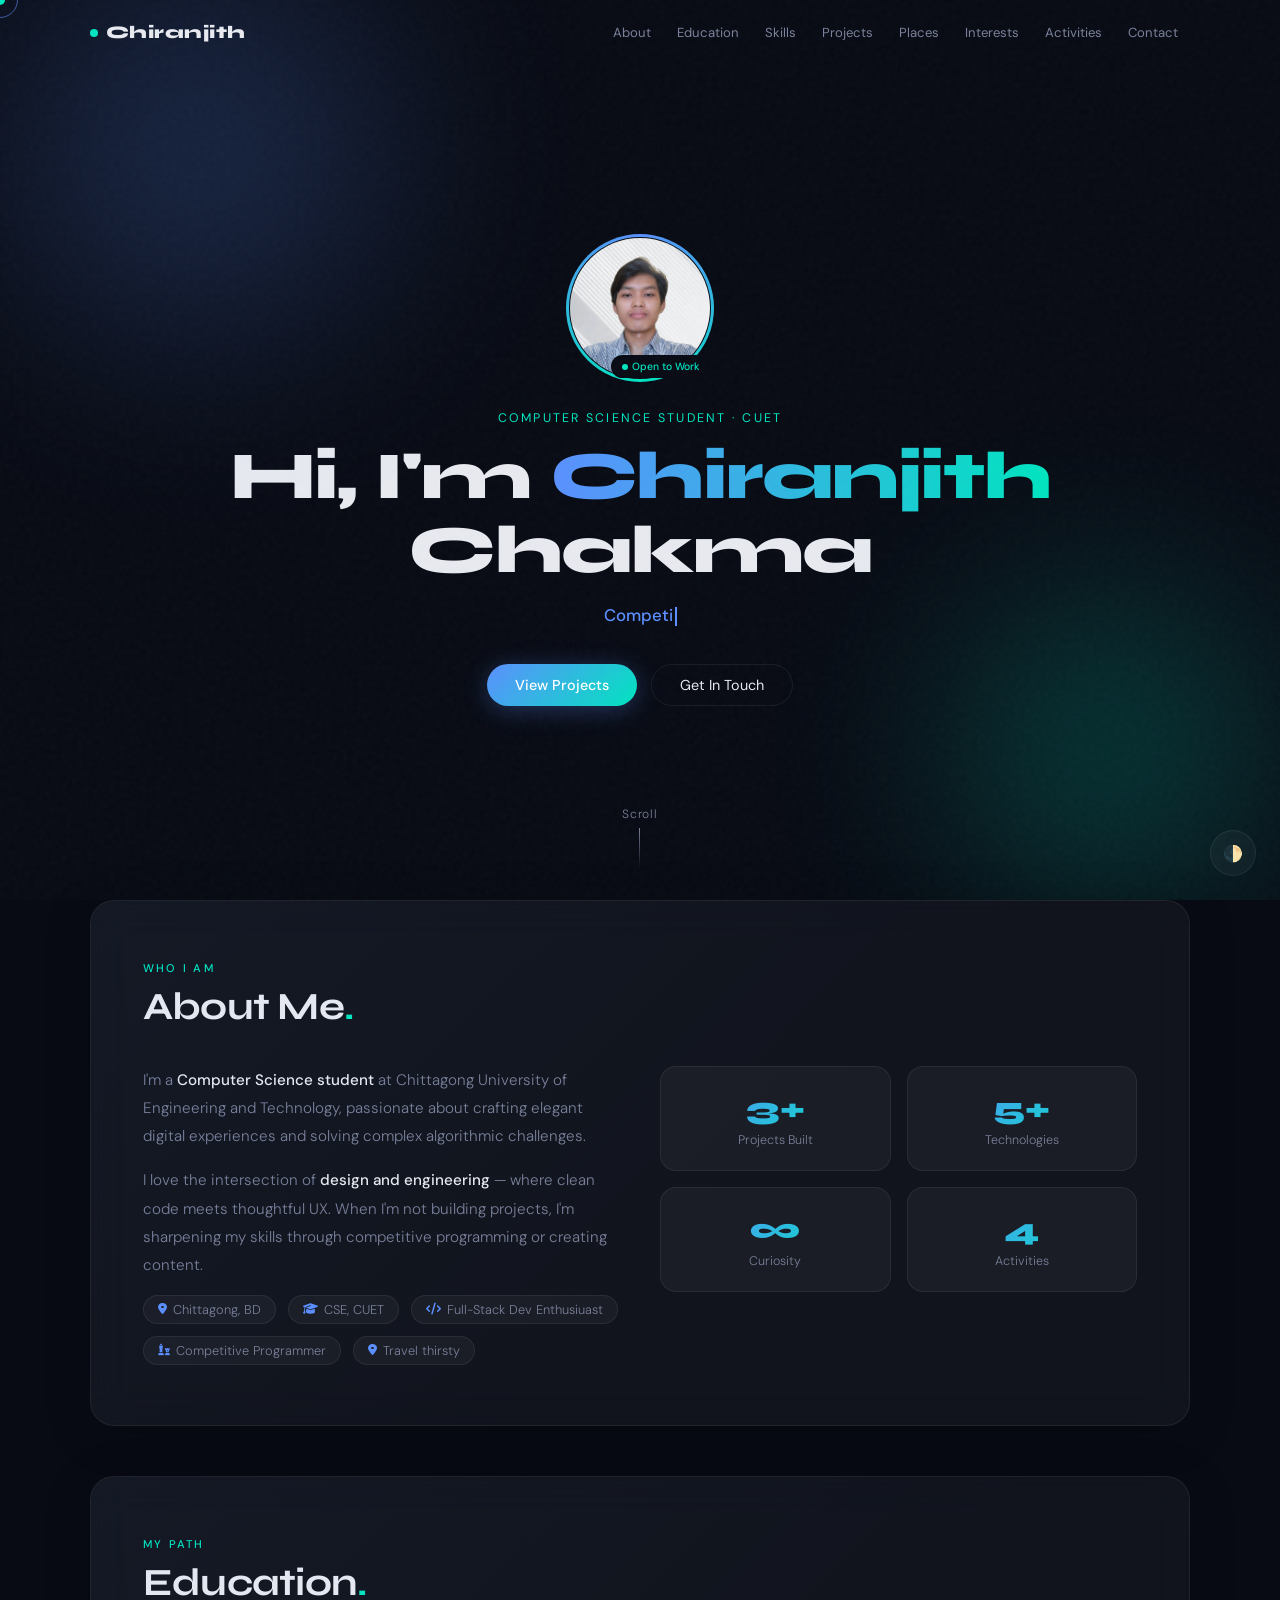
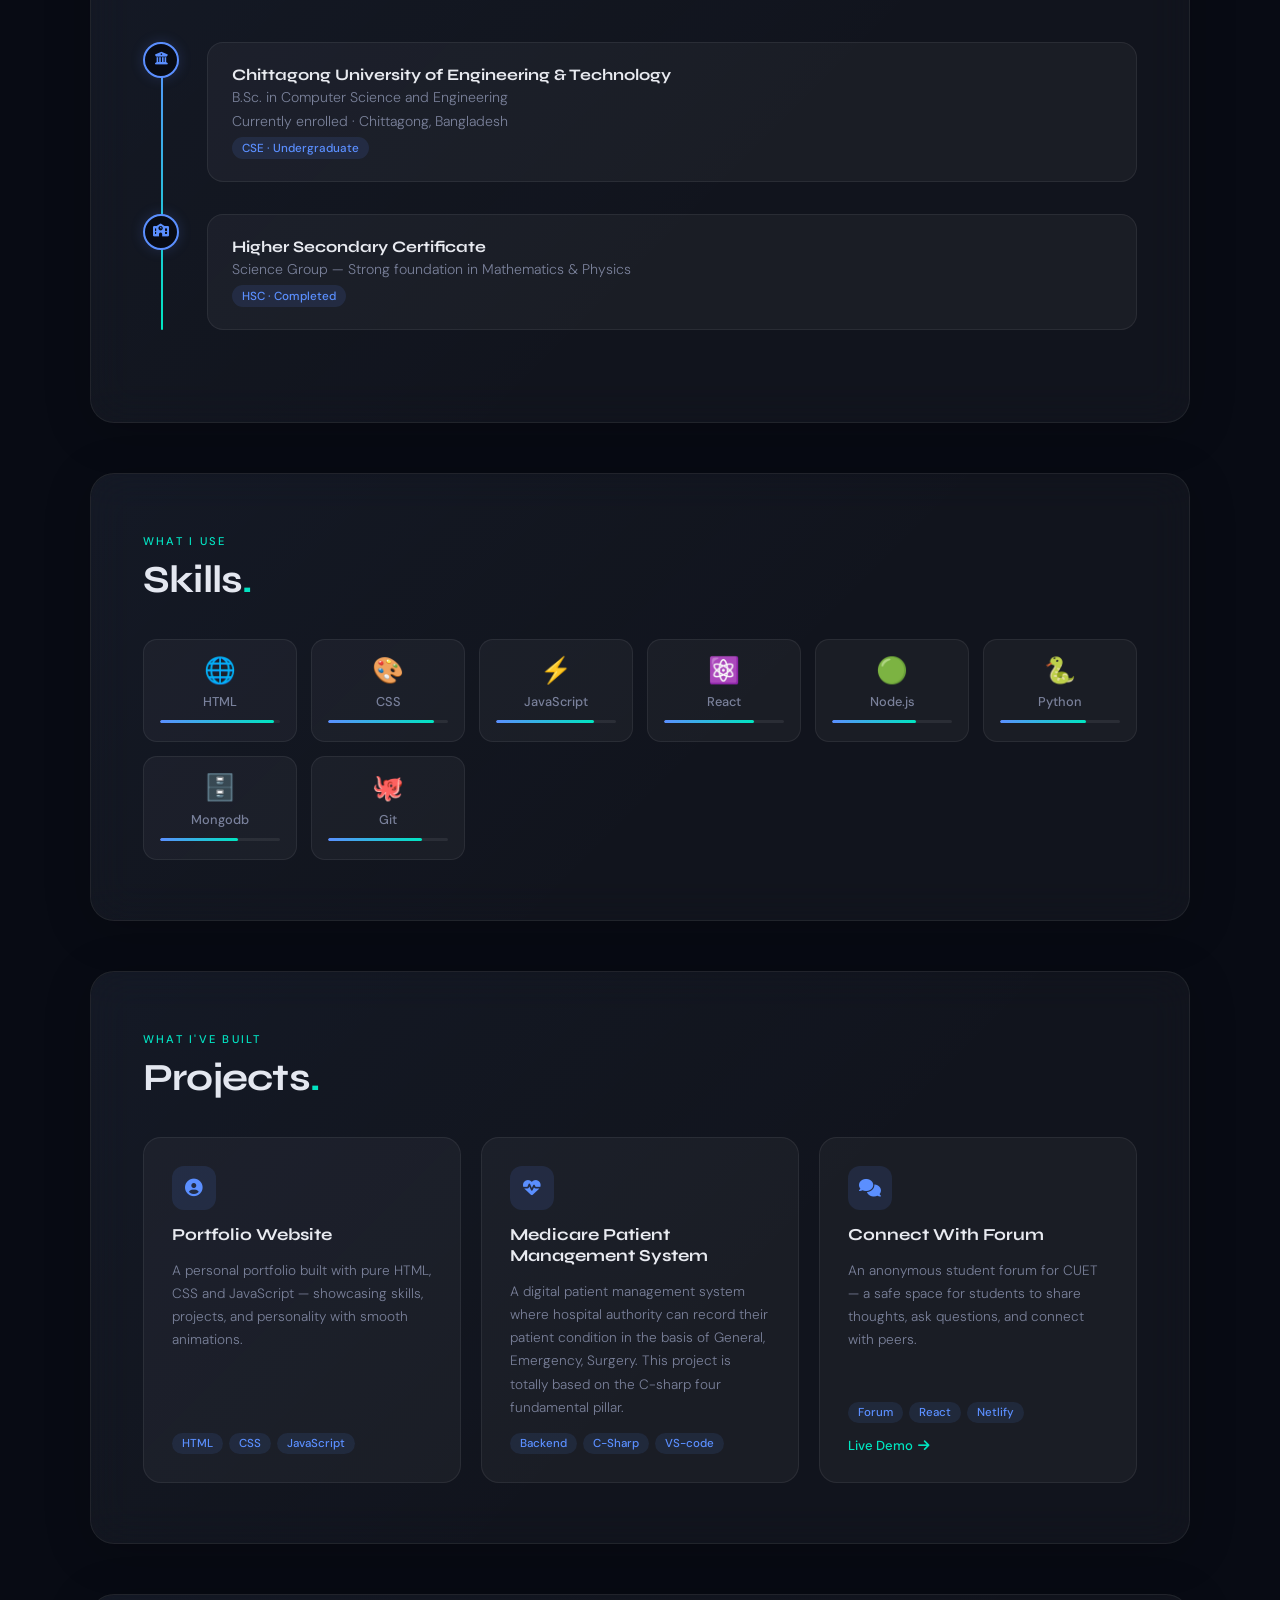
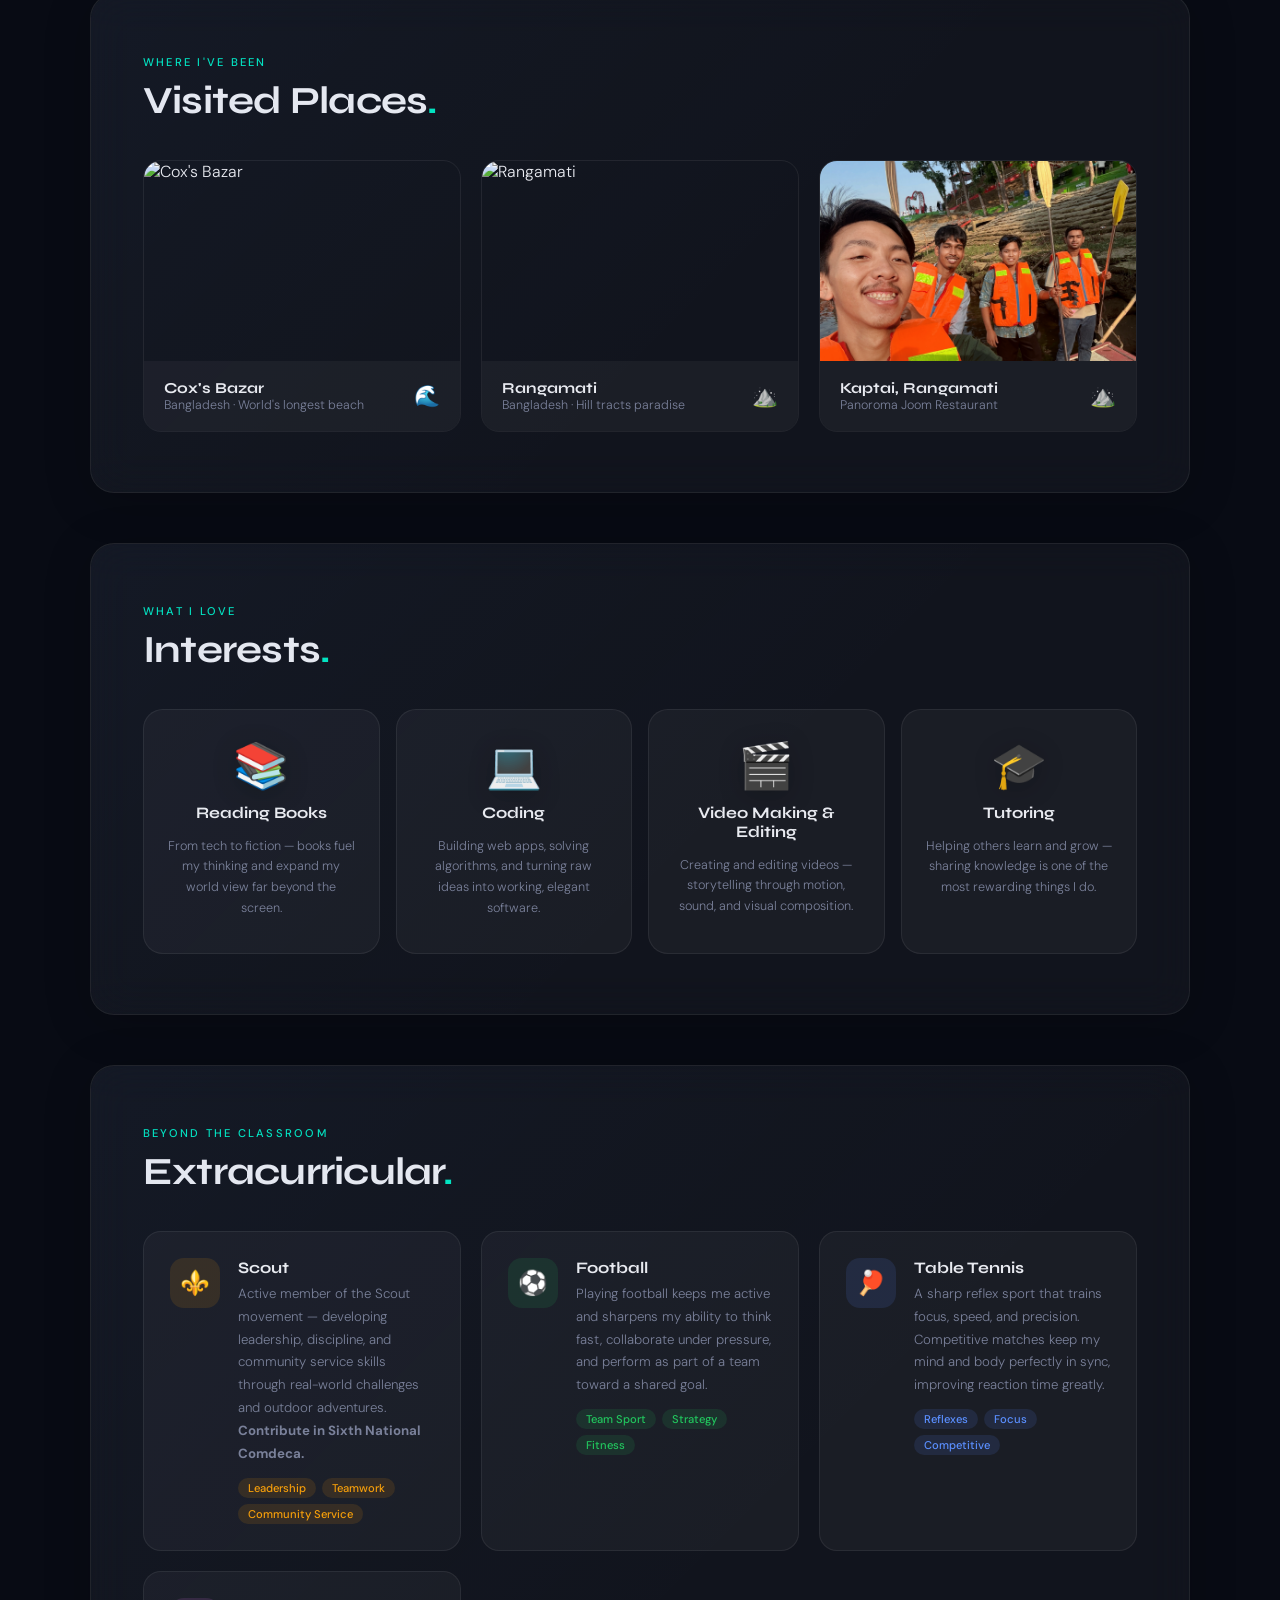
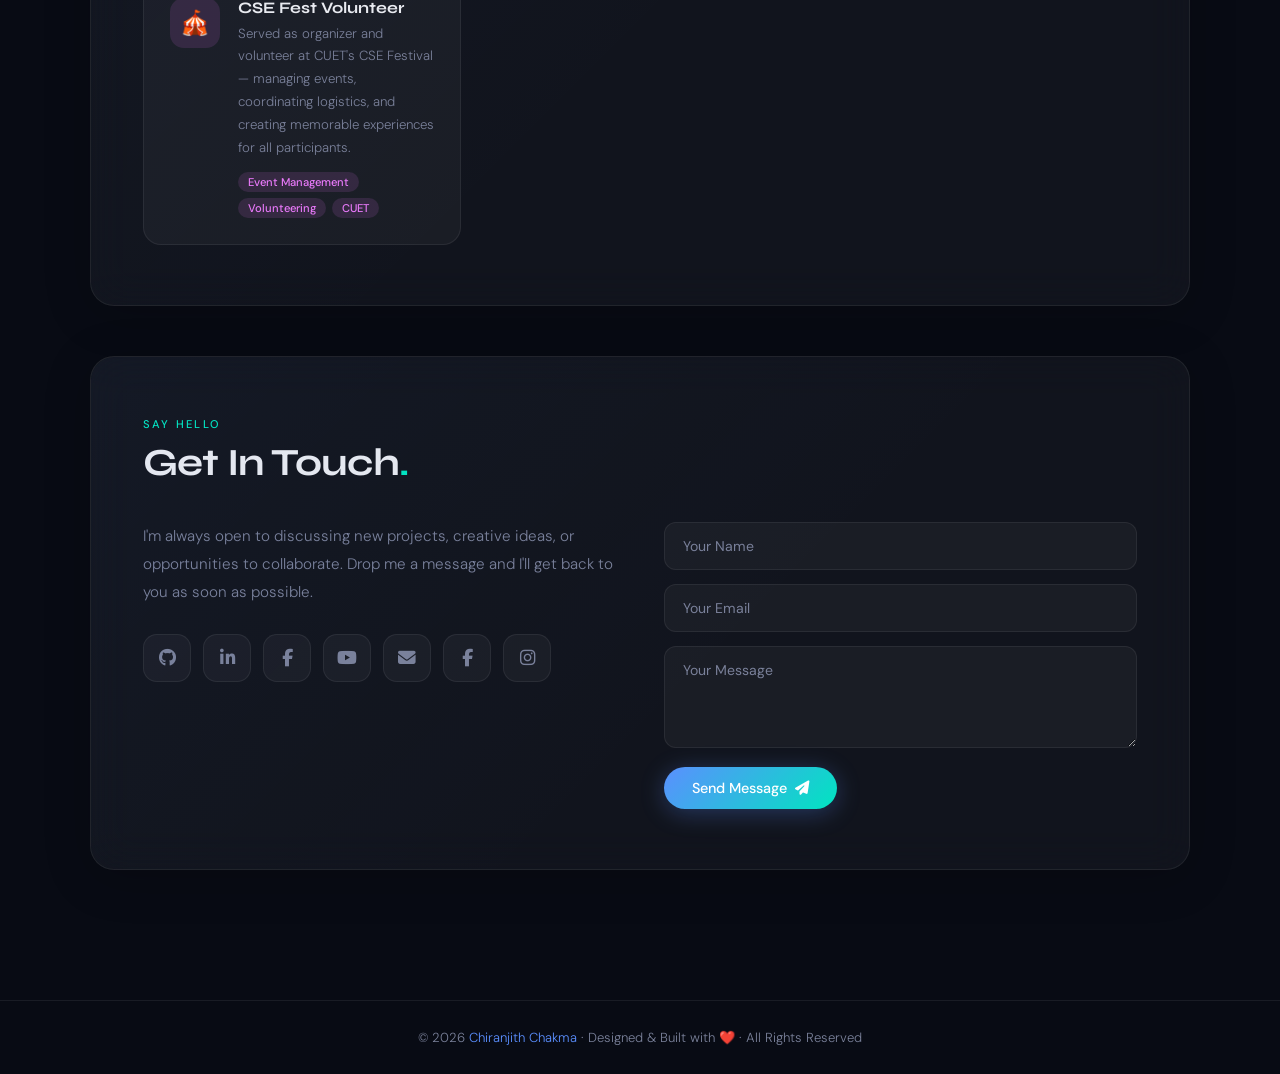
==== commit 6758f934: "optimise all code with section" ====
--- a/index.html
+++ b/index.html
@@ -4,730 +4,12 @@
 <meta charset="UTF-8" />
 <meta name="viewport" content="width=device-width, initial-scale=1.0"/>
 <title>Chiranjith Chakma | Portfolio</title>
+<link rel="shortcut icon" href="./image/icon.png" type="image/x-icon">
+<link rel="stylesheet" href="./style.css">
 <link href="https://fonts.googleapis.com/css2?family=Syne:wght@400;600;700;800&family=DM+Sans:ital,wght@0,300;0,400;0,500;1,300&display=swap" rel="stylesheet">
 <link rel="stylesheet" href="https://cdnjs.cloudflare.com/ajax/libs/font-awesome/6.5.0/css/all.min.css"/>
-<style>
-:root {
-  --bg: #080b14;
-  --bg2: #0d1120;
-  --text: #e8eaf0;
-  --muted: #7a819a;
-  --primary: #5b8fff;
-  --accent: #00e5c0;
-  --card: rgba(255,255,255,0.04);
-  --border: rgba(255,255,255,0.07);
-  --glow: rgba(91,143,255,0.18);
-}
-body.light {
-  --bg: #f2f4f8;
-  --bg2: #e8ebf2;
-  --text: #0d1120;
-  --muted: #5a607a;
-  --card: rgba(0,0,0,0.04);
-  --border: rgba(0,0,0,0.09);
-  --glow: rgba(91,143,255,0.10);
-}
-*, *::before, *::after {
-  margin: 0; padding: 0; box-sizing: border-box;
-}
-html { scroll-behavior: smooth; }
-body {
-  background: var(--bg);
-  color: var(--text);
-  font-family: 'DM Sans', sans-serif;
-  font-weight: 300;
-  overflow-x: hidden;
-  transition: background 0.4s, color 0.4s;
-}
-
-/* ──── NOISE OVERLAY ──── */
-body::before {
-  content: '';
-  position: fixed; inset: 0;
-  background-image: url("data:image/svg+xml,%3Csvg viewBox='0 0 200 200' xmlns='http://www.w3.org/2000/svg'%3E%3Cfilter id='n'%3E%3CfeTurbulence type='fractalNoise' baseFrequency='0.85' numOctaves='4' stitchTiles='stitch'/%3E%3C/filter%3E%3Crect width='100%25' height='100%25' filter='url(%23n)' opacity='1'/%3E%3C/svg%3E");
-  opacity: 0.03;
-  pointer-events: none;
-  z-index: 9999;
-}
-
-/* ──── CURSOR ──── */
-.cursor {
-  width: 10px; height: 10px;
-  background: var(--accent);
-  border-radius: 50%;
-  position: fixed;
-  pointer-events: none;
-  z-index: 10000;
-  transition: transform 0.15s ease, opacity 0.3s;
-  transform: translate(-50%,-50%);
-}
-.cursor-ring {
-  width: 36px; height: 36px;
-  border: 1.5px solid var(--primary);
-  border-radius: 50%;
-  position: fixed;
-  pointer-events: none;
-  z-index: 9998;
-  transition: transform 0.35s cubic-bezier(.2,.8,.2,1), width 0.3s, height 0.3s, opacity 0.3s;
-  transform: translate(-50%,-50%);
-  opacity: 0.6;
-}
-
-/* ──── NAV ──── */
-nav {
-  position: fixed; top: 0; width: 100%;
-  padding: 18px 7%;
-  display: flex; justify-content: space-between; align-items: center;
-  z-index: 1000;
-  transition: background 0.4s, box-shadow 0.4s;
-}
-nav.scrolled {
-  background: rgba(8,11,20,0.85);
-  backdrop-filter: blur(16px);
-  box-shadow: 0 1px 0 var(--border);
-}
-body.light nav.scrolled {
-  background: rgba(242,244,248,0.88);
-}
-.nav-logo {
-  font-family: 'Syne', sans-serif;
-  font-weight: 800;
-  font-size: 1.1rem;
-  letter-spacing: 0.03em;
-  color: var(--text);
-  text-decoration: none;
-  display: flex; align-items: center; gap: 8px;
-}
-.nav-logo span {
-  width: 8px; height: 8px;
-  border-radius: 50%;
-  background: var(--accent);
-  display: inline-block;
-  animation: pulse 2s ease-in-out infinite;
-}
-@keyframes pulse {
-  0%,100%{transform:scale(1);opacity:1;}
-  50%{transform:scale(1.5);opacity:0.6;}
-}
-.nav-links { display: flex; gap: 2px; }
-.nav-links a {
-  color: var(--muted);
-  text-decoration: none;
-  padding: 6px 14px;
-  border-radius: 20px;
-  font-size: 0.85rem;
-  font-weight: 400;
-  transition: color 0.25s, background 0.25s;
-}
-.nav-links a:hover {
-  color: var(--text);
-  background: var(--card);
-}
-
-/* ──── HERO ──── */
-.hero {
-  min-height: 100vh;
-  display: flex; flex-direction: column;
-  justify-content: center; align-items: center;
-  text-align: center;
-  padding: 100px 20px 60px;
-  position: relative;
-  overflow: hidden;
-}
-.hero-blob {
-  position: absolute;
-  border-radius: 50%;
-  filter: blur(80px);
-  opacity: 0.25;
-  pointer-events: none;
-}
-.hero-blob-1 {
-  width: 600px; height: 600px;
-  background: radial-gradient(circle, var(--primary), transparent 70%);
-  top: -150px; left: -100px;
-  animation: drift1 10s ease-in-out infinite alternate;
-}
-.hero-blob-2 {
-  width: 500px; height: 500px;
-  background: radial-gradient(circle, var(--accent), transparent 70%);
-  bottom: -100px; right: -80px;
-  animation: drift2 12s ease-in-out infinite alternate;
-}
-@keyframes drift1 { to { transform: translate(40px, 60px); } }
-@keyframes drift2 { to { transform: translate(-40px, -60px); } }
-
-.avatar-wrapper {
-  position: relative;
-  margin-bottom: 28px;
-}
-.avatar-ring {
-  width: 148px; height: 148px;
-  border-radius: 50%;
-  background: conic-gradient(var(--primary), var(--accent), var(--primary));
-  padding: 3px;
-  animation: spin 8s linear infinite;
-}
-@keyframes spin { to { transform: rotate(360deg); } }
-.avatar-inner {
-  width: 100%; height: 100%;
-  border-radius: 50%;
-  background: var(--bg);
-  display: flex; align-items: center; justify-content: center;
-  overflow: hidden;
-}
-.avatar-inner img {
-  width: 140px; height: 140px;
-  border-radius: 50%;
-  object-fit: cover;
-}
-.status-badge {
-  position: absolute;
-  bottom: 4px; right: 4px;
-  background: var(--bg);
-  border: 2px solid var(--bg);
-  border-radius: 20px;
-  padding: 3px 9px;
-  font-size: 0.65rem;
-  font-weight: 500;
-  color: var(--accent);
-  display: flex; align-items: center; gap: 4px;
-  white-space: nowrap;
-}
-.status-dot {
-  width: 6px; height: 6px;
-  border-radius: 50%;
-  background: var(--accent);
-  animation: pulse 2s infinite;
-}
-.hero-eyebrow {
-  font-size: 0.78rem;
-  letter-spacing: 0.18em;
-  text-transform: uppercase;
-  color: var(--accent);
-  margin-bottom: 14px;
-  font-weight: 400;
-}
-.hero h1 {
-  font-family: 'Syne', sans-serif;
-  font-size: clamp(2.4rem, 6vw, 4.2rem);
-  font-weight: 800;
-  line-height: 1.1;
-  margin-bottom: 16px;
-  letter-spacing: -0.02em;
-}
-.hero h1 .highlight {
-  background: linear-gradient(90deg, var(--primary), var(--accent));
-  -webkit-background-clip: text;
-  -webkit-text-fill-color: transparent;
-  background-clip: text;
-}
-.typing-wrap {
-  font-size: 1.05rem;
-  color: var(--muted);
-  height: 28px;
-  margin-bottom: 32px;
-}
-.typing-text { color: var(--primary); font-weight: 500; }
-.cursor-blink {
-  display: inline-block;
-  width: 2px; height: 1.1em;
-  background: var(--primary);
-  margin-left: 2px;
-  vertical-align: middle;
-  animation: blink 1s step-end infinite;
-}
-@keyframes blink { 50% { opacity: 0; } }
-.hero-btns { display: flex; gap: 14px; flex-wrap: wrap; justify-content: center; }
-.btn-primary {
-  padding: 12px 28px;
-  border-radius: 50px;
-  background: linear-gradient(135deg, var(--primary), var(--accent));
-  color: #fff;
-  font-size: 0.9rem;
-  font-weight: 500;
-  border: none;
-  cursor: pointer;
-  text-decoration: none;
-  transition: transform 0.25s, box-shadow 0.25s;
-  box-shadow: 0 4px 24px rgba(91,143,255,0.3);
-  font-family: 'DM Sans', sans-serif;
-  display: inline-block;
-}
-.btn-primary:hover {
-  transform: translateY(-3px);
-  box-shadow: 0 8px 32px rgba(91,143,255,0.45);
-}
-.btn-ghost {
-  padding: 11px 28px;
-  border-radius: 50px;
-  background: transparent;
-  color: var(--text);
-  font-size: 0.9rem;
-  font-weight: 400;
-  border: 1px solid var(--border);
-  cursor: pointer;
-  text-decoration: none;
-  transition: border-color 0.25s, background 0.25s;
-  font-family: 'DM Sans', sans-serif;
-  display: inline-block;
-}
-.btn-ghost:hover {
-  border-color: var(--primary);
-  background: var(--glow);
-}
-.scroll-hint {
-  position: absolute;
-  bottom: 32px;
-  display: flex; flex-direction: column; align-items: center; gap: 6px;
-  color: var(--muted);
-  font-size: 0.75rem;
-  letter-spacing: 0.08em;
-  animation: fadeUpIn 1s 1.5s both;
-}
-.scroll-line {
-  width: 1px; height: 40px;
-  background: linear-gradient(to bottom, var(--muted), transparent);
-  animation: extendLine 1.5s ease infinite;
-}
-@keyframes extendLine {
-  0%,100% { transform: scaleY(1); }
-  50% { transform: scaleY(1.3); }
-}
-@keyframes fadeUpIn {
-  from { opacity: 0; transform: translateY(14px); }
-  to   { opacity: 1; transform: translateY(0); }
-}
-
-/* ──── SECTIONS ──── */
-.section-wrapper {
-  padding: 0 6%;
-  max-width: 1200px;
-  margin: 0 auto;
-}
-section.floating {
-  padding: 60px 52px;
-  margin: 0 auto 50px;
-  max-width: 1100px;
-  border-radius: 24px;
-  background: var(--card);
-  border: 1px solid var(--border);
-  backdrop-filter: blur(20px);
-  box-shadow: 0 8px 48px rgba(0,0,0,0.2);
-  opacity: 0;
-  transform: translateY(50px);
-  transition: opacity 0.8s cubic-bezier(.2,.8,.2,1), transform 0.8s cubic-bezier(.2,.8,.2,1);
-  position: relative;
-  overflow: hidden;
-}
-section.floating::before {
-  content: '';
-  position: absolute;
-  inset: 0;
-  border-radius: inherit;
-  background: linear-gradient(135deg, rgba(91,143,255,0.04), transparent 60%);
-  pointer-events: none;
-}
-section.floating.show {
-  opacity: 1;
-  transform: translateY(0);
-}
-
-/* section spacing wrapper */
-.sections-area {
-  padding: 0 6% 80px;
-  display: flex;
-  flex-direction: column;
-  gap: 0;
-}
-
-.section-label {
-  font-size: 0.7rem;
-  letter-spacing: 0.2em;
-  text-transform: uppercase;
-  color: var(--accent);
-  margin-bottom: 8px;
-  font-weight: 500;
-}
-.section-title {
-  font-family: 'Syne', sans-serif;
-  font-size: clamp(1.6rem, 3.5vw, 2.4rem);
-  font-weight: 700;
-  margin-bottom: 36px;
-  letter-spacing: -0.02em;
-}
-.section-title .dot { color: var(--accent); }
-
-/* ──── ABOUT ──── */
-.about-grid {
-  display: grid;
-  grid-template-columns: 1fr 1fr;
-  gap: 40px;
-  align-items: start;
-}
-.about-text p {
-  color: var(--muted);
-  line-height: 1.85;
-  font-size: 0.95rem;
-  margin-bottom: 16px;
-}
-.about-text p strong { color: var(--text); font-weight: 500; }
-.fact-row {
-  display: flex; flex-wrap: wrap; gap: 12px;
-  margin-top: 12px;
-}
-.fact-chip {
-  background: var(--card);
-  border: 1px solid var(--border);
-  border-radius: 20px;
-  padding: 5px 14px;
-  font-size: 0.8rem;
-  color: var(--muted);
-  display: flex; align-items: center; gap: 6px;
-}
-.fact-chip i { color: var(--primary); font-size: 0.75rem; }
-.about-stats {
-  display: grid;
-  grid-template-columns: 1fr 1fr;
-  gap: 16px;
-}
-.stat-card {
-  background: var(--card);
-  border: 1px solid var(--border);
-  border-radius: 16px;
-  padding: 22px 20px;
-  text-align: center;
-}
-.stat-num {
-  font-family: 'Syne', sans-serif;
-  font-size: 2rem;
-  font-weight: 800;
-  background: linear-gradient(135deg, var(--primary), var(--accent));
-  -webkit-background-clip: text;
-  -webkit-text-fill-color: transparent;
-  background-clip: text;
-}
-.stat-label {
-  font-size: 0.78rem;
-  color: var(--muted);
-  margin-top: 4px;
-}
-
-/* ──── EDUCATION ──── */
-.timeline { position: relative; }
-.timeline::before {
-  content: '';
-  position: absolute;
-  left: 18px; top: 0; bottom: 0;
-  width: 2px;
-  background: linear-gradient(to bottom, var(--primary), var(--accent));
-  border-radius: 2px;
-}
-.timeline-item {
-  display: flex; gap: 28px;
-  margin-bottom: 32px;
-  position: relative;
-}
-.timeline-dot {
-  width: 36px; height: 36px;
-  min-width: 36px;
-  border-radius: 50%;
-  background: var(--bg);
-  border: 2px solid var(--primary);
-  display: flex; align-items: center; justify-content: center;
-  color: var(--primary);
-  font-size: 0.8rem;
-  z-index: 1;
-  box-shadow: 0 0 14px var(--glow);
-}
-.timeline-body {
-  background: var(--card);
-  border: 1px solid var(--border);
-  border-radius: 16px;
-  padding: 22px 24px;
-  flex: 1;
-}
-.timeline-body h3 {
-  font-family: 'Syne', sans-serif;
-  font-size: 1rem;
-  font-weight: 700;
-  margin-bottom: 4px;
-}
-.timeline-body p { color: var(--muted); font-size: 0.88rem; margin-bottom: 6px; }
-.timeline-tag {
-  display: inline-block;
-  background: rgba(91,143,255,0.12);
-  color: var(--primary);
-  font-size: 0.73rem;
-  padding: 3px 10px;
-  border-radius: 20px;
-  font-weight: 500;
-}
-
-/* ──── SKILLS ──── */
-.skills-grid {
-  display: grid;
-  grid-template-columns: repeat(auto-fill, minmax(140px, 1fr));
-  gap: 14px;
-}
-.skill-pill {
-  background: var(--card);
-  border: 1px solid var(--border);
-  border-radius: 14px;
-  padding: 18px 16px;
-  display: flex;
-  flex-direction: column;
-  align-items: center;
-  gap: 10px;
-  cursor: default;
-  transition: border-color 0.25s, transform 0.25s, box-shadow 0.25s;
-}
-.skill-pill:hover {
-  border-color: var(--primary);
-  transform: translateY(-5px);
-  box-shadow: 0 8px 28px var(--glow);
-}
-.skill-icon {
-  font-size: 1.6rem;
-  line-height: 1;
-}
-.skill-name {
-  font-size: 0.8rem;
-  font-weight: 500;
-  color: var(--muted);
-}
-.skill-bar-bg {
-  width: 100%;
-  height: 3px;
-  background: var(--border);
-  border-radius: 3px;
-  overflow: hidden;
-}
-.skill-bar {
-  height: 100%;
-  border-radius: 3px;
-  background: linear-gradient(90deg, var(--primary), var(--accent));
-  transform: scaleX(0);
-  transform-origin: left;
-  transition: transform 1.2s cubic-bezier(.2,.8,.2,1);
-}
-section.show .skill-bar { transform: scaleX(1); }
-
-/* ──── PROJECTS ──── */
-.projects-grid {
-  display: grid;
-  grid-template-columns: repeat(auto-fill, minmax(300px, 1fr));
-  gap: 20px;
-}
-.project-card {
-  background: var(--card);
-  border: 1px solid var(--border);
-  border-radius: 18px;
-  padding: 28px;
-  transition: border-color 0.25s, transform 0.3s, box-shadow 0.3s;
-  position: relative;
-  overflow: hidden;
-  display: flex;
-  flex-direction: column;
-  gap: 14px;
-}
-.project-card::before {
-  content: '';
-  position: absolute;
-  top: 0; left: 0;
-  width: 100%; height: 3px;
-  background: linear-gradient(90deg, var(--primary), var(--accent));
-  transform: scaleX(0);
-  transform-origin: left;
-  transition: transform 0.4s;
-}
-.project-card:hover { border-color: rgba(91,143,255,0.3); transform: translateY(-6px); box-shadow: 0 12px 40px var(--glow); }
-.project-card:hover::before { transform: scaleX(1); }
-.project-icon {
-  width: 44px; height: 44px;
-  border-radius: 12px;
-  background: rgba(91,143,255,0.12);
-  display: flex; align-items: center; justify-content: center;
-  color: var(--primary);
-  font-size: 1.1rem;
-}
-.project-card h3 {
-  font-family: 'Syne', sans-serif;
-  font-size: 1.05rem;
-  font-weight: 700;
-}
-.project-card p { color: var(--muted); font-size: 0.85rem; line-height: 1.7; flex: 1; }
-.project-tags { display: flex; flex-wrap: wrap; gap: 6px; }
-.project-tag {
-  font-size: 0.72rem;
-  padding: 3px 10px;
-  border-radius: 20px;
-  background: rgba(91,143,255,0.1);
-  color: var(--primary);
-  font-weight: 500;
-}
-.project-link {
-  align-self: flex-start;
-  font-size: 0.82rem;
-  color: var(--accent);
-  text-decoration: none;
-  display: flex; align-items: center; gap: 5px;
-  font-weight: 500;
-  transition: gap 0.2s;
-}
-.project-link:hover { gap: 10px; }
-
-/* ──── PLACES ──── */
-.places-grid {
-  display: grid;
-  grid-template-columns: repeat(auto-fill, minmax(260px, 1fr));
-  gap: 20px;
-}
-.place-card {
-  border-radius: 18px;
-  overflow: hidden;
-  border: 1px solid var(--border);
-  transition: transform 0.3s, box-shadow 0.3s;
-  position: relative;
-}
-.place-card:hover {
-  transform: scale(1.025);
-  box-shadow: 0 16px 48px rgba(0,0,0,0.35);
-}
-.place-card img {
-  width: 100%; height: 200px; object-fit: cover;
-  display: block;
-  transition: transform 0.5s;
-}
-.place-card:hover img { transform: scale(1.06); }
-.place-info {
-  padding: 18px 20px;
-  background: var(--card);
-  display: flex; align-items: center; justify-content: space-between;
-}
-.place-name {
-  font-family: 'Syne', sans-serif;
-  font-size: 0.95rem;
-  font-weight: 700;
-}
-.place-country {
-  font-size: 0.78rem;
-  color: var(--muted);
-}
-.place-emoji { font-size: 1.3rem; }
-
-/* ──── CONTACT ──── */
-.contact-inner {
-  display: grid;
-  grid-template-columns: 1fr 1fr;
-  gap: 48px;
-  align-items: start;
-}
-.contact-text p {
-  color: var(--muted);
-  line-height: 1.85;
-  font-size: 0.95rem;
-  margin-bottom: 28px;
-}
-.contact-social { display: flex; flex-wrap: wrap; gap: 12px; }
-.social-link {
-  width: 48px; height: 48px;
-  border-radius: 14px;
-  border: 1px solid var(--border);
-  background: var(--card);
-  display: flex; align-items: center; justify-content: center;
-  color: var(--muted);
-  font-size: 1.1rem;
-  text-decoration: none;
-  transition: border-color 0.25s, color 0.25s, transform 0.25s, box-shadow 0.25s;
-}
-.social-link:hover {
-  border-color: var(--primary);
-  color: var(--primary);
-  transform: translateY(-4px);
-  box-shadow: 0 6px 20px var(--glow);
-}
-.contact-form { display: flex; flex-direction: column; gap: 14px; }
-.form-group input,
-.form-group textarea {
-  width: 100%;
-  background: rgba(255,255,255,0.04);
-  border: 1px solid var(--border);
-  border-radius: 12px;
-  padding: 14px 18px;
-  color: var(--text);
-  font-family: 'DM Sans', sans-serif;
-  font-size: 0.88rem;
-  outline: none;
-  transition: border-color 0.25s, box-shadow 0.25s;
-  resize: vertical;
-}
-.form-group input:focus,
-.form-group textarea:focus {
-  border-color: var(--primary);
-  box-shadow: 0 0 0 3px var(--glow);
-}
-.form-group input::placeholder,
-.form-group textarea::placeholder { color: var(--muted); }
-
-/* ──── FOOTER ──── */
-footer {
-  text-align: center;
-  padding: 28px 20px;
-  border-top: 1px solid var(--border);
-  color: var(--muted);
-  font-size: 0.82rem;
-}
-footer a { color: var(--primary); text-decoration: none; }
-
-/* ──── TOGGLE ──── */
-.toggle-btn {
-  position: fixed;
-  bottom: 24px; right: 24px;
-  width: 46px; height: 46px;
-  border-radius: 50%;
-  background: var(--card);
-  border: 1px solid var(--border);
-  color: var(--text);
-  cursor: pointer;
-  font-size: 1rem;
-  display: flex; align-items: center; justify-content: center;
-  z-index: 999;
-  backdrop-filter: blur(10px);
-  transition: transform 0.25s, box-shadow 0.25s;
-}
-.toggle-btn:hover { transform: rotate(20deg) scale(1.1); box-shadow: 0 4px 20px var(--glow); }
-
-/* ──── BACK TO TOP ──── */
-#back-top {
-  position: fixed;
-  bottom: 80px; right: 24px;
-  width: 40px; height: 40px;
-  border-radius: 50%;
-  background: var(--primary);
-  border: none;
-  color: #fff;
-  cursor: pointer;
-  font-size: 0.85rem;
-  display: flex; align-items: center; justify-content: center;
-  z-index: 999;
-  opacity: 0;
-  pointer-events: none;
-  transition: opacity 0.3s, transform 0.3s;
-  transform: translateY(10px);
-}
-#back-top.show { opacity: 1; pointer-events: all; transform: translateY(0); }
-#back-top:hover { transform: translateY(-3px); }
-
-/* ──── RESPONSIVE ──── */
-@media(max-width: 780px) {
-  nav { padding: 14px 5%; }
-  .nav-links { display: none; }
-  section.floating { padding: 36px 24px; }
-  .sections-area { padding: 0 4% 60px; }
-  .about-grid, .contact-inner { grid-template-columns: 1fr; gap: 28px; }
-  .about-stats { grid-template-columns: 1fr 1fr; }
-}
-</style>
+
+
 </head>
 <body>
 
@@ -735,7 +17,7 @@
 <div class="cursor" id="cursor"></div>
 <div class="cursor-ring" id="cursorRing"></div>
 
-<!-- NAV -->
+<!-- ══════ NAV ══════ -->
 <nav id="mainNav">
   <a class="nav-logo" href="#top"><span></span> Chiranjith</a>
   <div class="nav-links">
@@ -744,11 +26,13 @@
     <a href="#skills">Skills</a>
     <a href="#projects">Projects</a>
     <a href="#places">Places</a>
+    <a href="#interests">Interests</a>
+    <a href="#extracurricular">Activities</a>
     <a href="#contact">Contact</a>
   </div>
 </nav>
 
-<!-- HERO -->
+<!-- ══════ HERO ══════ -->
 <div class="hero" id="top">
   <div class="hero-blob hero-blob-1"></div>
   <div class="hero-blob hero-blob-2"></div>
@@ -771,14 +55,13 @@
     <a href="#projects" class="btn-primary">View Projects</a>
     <a href="#contact" class="btn-ghost">Get In Touch</a>
   </div>
-
   <div class="scroll-hint">
     <span>Scroll</span>
     <div class="scroll-line"></div>
   </div>
 </div>
 
-<!-- SECTIONS AREA -->
+<!-- ══════ SECTIONS ══════ -->
 <div class="sections-area">
 
   <!-- ABOUT -->
@@ -788,31 +71,20 @@
     <div class="about-grid">
       <div class="about-text">
         <p>I'm a <strong>Computer Science student</strong> at Chittagong University of Engineering and Technology, passionate about crafting elegant digital experiences and solving complex algorithmic challenges.</p>
-        <p>I love the intersection of <strong>design and engineering</strong> — where clean code meets thoughtful UX. When I'm not building projects, I'm sharpening my problem-solving skills through competitive programming.</p>
+        <p>I love the intersection of <strong>design and engineering</strong> — where clean code meets thoughtful UX. When I'm not building projects, I'm sharpening my skills through competitive programming or creating content.</p>
         <div class="fact-row">
           <span class="fact-chip"><i class="fas fa-map-marker-alt"></i> Chittagong, BD</span>
           <span class="fact-chip"><i class="fas fa-graduation-cap"></i> CSE, CUET</span>
-          <span class="fact-chip"><i class="fas fa-code"></i> Full-Stack Dev</span>
+          <span class="fact-chip"><i class="fas fa-code"></i> Full-Stack Dev Enthusiuast</span>
           <span class="fact-chip"><i class="fas fa-chess"></i> Competitive Programmer</span>
+          <span class="fact-chip"><i class="fas fa-map-marker-alt"></i> Travel thirsty</span>
         </div>
       </div>
       <div class="about-stats">
-        <div class="stat-card">
-          <div class="stat-num">3+</div>
-          <div class="stat-label">Projects Built</div>
-        </div>
-        <div class="stat-card">
-          <div class="stat-num">5+</div>
-          <div class="stat-label">Technologies</div>
-        </div>
-        <div class="stat-card">
-          <div class="stat-num">∞</div>
-          <div class="stat-label">Curiosity</div>
-        </div>
-        <div class="stat-card">
-          <div class="stat-num">1st</div>
-          <div class="stat-label">Place I Call Home</div>
-        </div>
+        <div class="stat-card"><div class="stat-num">3+</div><div class="stat-label">Projects Built</div></div>
+        <div class="stat-card"><div class="stat-num">5+</div><div class="stat-label">Technologies</div></div>
+        <div class="stat-card"><div class="stat-num">∞</div><div class="stat-label">Curiosity</div></div>
+        <div class="stat-card"><div class="stat-num">4</div><div class="stat-label">Activities</div></div>
       </div>
     </div>
   </section>
@@ -825,7 +97,7 @@
       <div class="timeline-item">
         <div class="timeline-dot"><i class="fas fa-university"></i></div>
         <div class="timeline-body">
-          <h3>Chittagong University of Engineering & Technology</h3>
+          <h3>Chittagong University of Engineering &amp; Technology</h3>
           <p>B.Sc. in Computer Science and Engineering</p>
           <p>Currently enrolled · Chittagong, Bangladesh</p>
           <span class="timeline-tag">CSE · Undergraduate</span>
@@ -835,7 +107,7 @@
         <div class="timeline-dot"><i class="fas fa-school"></i></div>
         <div class="timeline-body">
           <h3>Higher Secondary Certificate</h3>
-          <p>Science Group — Strong foundation in Mathematics & Physics</p>
+          <p>Science Group — Strong foundation in Mathematics &amp; Physics</p>
           <span class="timeline-tag">HSC · Completed</span>
         </div>
       </div>
@@ -850,42 +122,42 @@
       <div class="skill-pill">
         <div class="skill-icon">🌐</div>
         <div class="skill-name">HTML</div>
-        <div class="skill-bar-bg"><div class="skill-bar" style="--w:0.95"></div></div>
+        <div class="skill-bar-bg"><div class="skill-bar" data-w="0.95"></div></div>
       </div>
       <div class="skill-pill">
         <div class="skill-icon">🎨</div>
         <div class="skill-name">CSS</div>
-        <div class="skill-bar-bg"><div class="skill-bar" style="--w:0.88"></div></div>
+        <div class="skill-bar-bg"><div class="skill-bar" data-w="0.88"></div></div>
       </div>
       <div class="skill-pill">
         <div class="skill-icon">⚡</div>
         <div class="skill-name">JavaScript</div>
-        <div class="skill-bar-bg"><div class="skill-bar" style="--w:0.82"></div></div>
+        <div class="skill-bar-bg"><div class="skill-bar" data-w="0.82"></div></div>
       </div>
       <div class="skill-pill">
         <div class="skill-icon">⚛️</div>
         <div class="skill-name">React</div>
-        <div class="skill-bar-bg"><div class="skill-bar" style="--w:0.75"></div></div>
+        <div class="skill-bar-bg"><div class="skill-bar" data-w="0.75"></div></div>
       </div>
       <div class="skill-pill">
         <div class="skill-icon">🟢</div>
         <div class="skill-name">Node.js</div>
-        <div class="skill-bar-bg"><div class="skill-bar" style="--w:0.70"></div></div>
+        <div class="skill-bar-bg"><div class="skill-bar" data-w="0.70"></div></div>
       </div>
       <div class="skill-pill">
         <div class="skill-icon">🐍</div>
         <div class="skill-name">Python</div>
-        <div class="skill-bar-bg"><div class="skill-bar" style="--w:0.72"></div></div>
+        <div class="skill-bar-bg"><div class="skill-bar" data-w="0.72"></div></div>
       </div>
       <div class="skill-pill">
         <div class="skill-icon">🗄️</div>
-        <div class="skill-name">SQL</div>
-        <div class="skill-bar-bg"><div class="skill-bar" style="--w:0.65"></div></div>
+        <div class="skill-name">Mongodb</div>
+        <div class="skill-bar-bg"><div class="skill-bar" data-w="0.65"></div></div>
       </div>
       <div class="skill-pill">
         <div class="skill-icon">🐙</div>
         <div class="skill-name">Git</div>
-        <div class="skill-bar-bg"><div class="skill-bar" style="--w:0.78"></div></div>
+        <div class="skill-bar-bg"><div class="skill-bar" data-w="0.78"></div></div>
       </div>
     </div>
   </section>
@@ -907,12 +179,12 @@
       </div>
       <div class="project-card">
         <div class="project-icon"><i class="fas fa-heartbeat"></i></div>
-        <h3>Medicare System</h3>
-        <p>A digital healthcare management system for handling patient records, appointments, and medical data efficiently.</p>
+        <h3>Medicare Patient Management System</h3>
+        <p>A digital patient management system where hospital authority can record their patient condition in the basis of General, Emergency, Surgery. This project is totally based on the C-sharp four fundamental pillar.</p>
         <div class="project-tags">
-          <span class="project-tag">Web App</span>
-          <span class="project-tag">Database</span>
-          <span class="project-tag">Node.js</span>
+          <span class="project-tag">Backend</span>
+          <span class="project-tag">C-Sharp</span>
+          <span class="project-tag">VS-code</span>
         </div>
       </div>
       <div class="project-card">
@@ -956,6 +228,112 @@
           <div class="place-emoji">⛰️</div>
         </div>
       </div>
+      <div class="place-card">
+        <img src="./image/lv_0_20260412092902.jpg" alt="Rangamati">
+        <div class="place-info">
+          <div>
+            <div class="place-name">Kaptai, Rangamati</div>
+            <div class="place-country">Panoroma Joom Restaurant</div>
+          </div>
+          <div class="place-emoji">⛰️</div>
+        </div>
+      </div>
+    </div>
+  </section>
+
+  <!-- INTERESTS -->
+  <section class="floating" id="interests">
+    <div class="section-label">What I love</div>
+    <h2 class="section-title">Interests<span class="dot">.</span></h2>
+    <div class="interests-grid">
+
+      <div class="interest-card" style="--ig:linear-gradient(135deg,#5b8fff,#00e5c0)">
+        <div class="interest-emoji">📚</div>
+        <div class="interest-name">Reading Books</div>
+        <div class="interest-desc">From tech to fiction — books fuel my thinking and expand my world view far beyond the screen.</div>
+      </div>
+
+      <div class="interest-card" style="--ig:linear-gradient(135deg,#a78bfa,#5b8fff)">
+        <div class="interest-emoji">💻</div>
+        <div class="interest-name">Coding</div>
+        <div class="interest-desc">Building web apps, solving algorithms, and turning raw ideas into working, elegant software.</div>
+      </div>
+
+      <div class="interest-card" style="--ig:linear-gradient(135deg,#f59e0b,#ef4444)">
+        <div class="interest-emoji">🎬</div>
+        <div class="interest-name">Video Making &amp; Editing</div>
+        <div class="interest-desc">Creating and editing videos — storytelling through motion, sound, and visual composition.</div>
+      </div>
+
+      <div class="interest-card" style="--ig:linear-gradient(135deg,#00e5c0,#06b6d4)">
+        <div class="interest-emoji">🎓</div>
+        <div class="interest-name">Tutoring</div>
+        <div class="interest-desc">Helping others learn and grow — sharing knowledge is one of the most rewarding things I do.</div>
+      </div>
+
+    </div>
+  </section>
+
+  <!-- EXTRACURRICULAR -->
+  <section class="floating" id="extracurricular">
+    <div class="section-label">Beyond the classroom</div>
+    <h2 class="section-title">Extracurricular<span class="dot">.</span></h2>
+    <div class="extra-grid">
+
+      <div class="extra-card" style="--ec:#f59e0b;">
+        <div class="extra-icon-wrap" style="background:rgba(245,158,11,0.12);">⚜️</div>
+        <div class="extra-body">
+          <h3>Scout</h3>
+          <p>Active member of the Scout movement — developing leadership, discipline, and community service skills through real-world challenges and outdoor adventures.
+            <strong>Contribute in Sixth National Comdeca.</strong>
+          </p>
+          <div class="extra-badges">
+            <span class="extra-badge" style="background:rgba(245,158,11,0.12);color:#f59e0b;">Leadership</span>
+            <span class="extra-badge" style="background:rgba(245,158,11,0.12);color:#f59e0b;">Teamwork</span>
+            <span class="extra-badge" style="background:rgba(245,158,11,0.12);color:#f59e0b;">Community Service</span>
+          </div>
+        </div>
+      </div>
+
+      <div class="extra-card" style="--ec:#22c55e;">
+        <div class="extra-icon-wrap" style="background:rgba(34,197,94,0.12);">⚽</div>
+        <div class="extra-body">
+          <h3>Football</h3>
+          <p>Playing football keeps me active and sharpens my ability to think fast, collaborate under pressure, and perform as part of a team toward a shared goal.</p>
+          <div class="extra-badges">
+            <span class="extra-badge" style="background:rgba(34,197,94,0.12);color:#22c55e;">Team Sport</span>
+            <span class="extra-badge" style="background:rgba(34,197,94,0.12);color:#22c55e;">Strategy</span>
+            <span class="extra-badge" style="background:rgba(34,197,94,0.12);color:#22c55e;">Fitness</span>
+          </div>
+        </div>
+      </div>
+
+      <div class="extra-card" style="--ec:#5b8fff;">
+        <div class="extra-icon-wrap" style="background:rgba(91,143,255,0.12);">🏓</div>
+        <div class="extra-body">
+          <h3>Table Tennis</h3>
+          <p>A sharp reflex sport that trains focus, speed, and precision. Competitive matches keep my mind and body perfectly in sync, improving reaction time greatly.</p>
+          <div class="extra-badges">
+            <span class="extra-badge" style="background:rgba(91,143,255,0.12);color:#5b8fff;">Reflexes</span>
+            <span class="extra-badge" style="background:rgba(91,143,255,0.12);color:#5b8fff;">Focus</span>
+            <span class="extra-badge" style="background:rgba(91,143,255,0.12);color:#5b8fff;">Competitive</span>
+          </div>
+        </div>
+      </div>
+
+      <div class="extra-card" style="--ec:#e879f9;">
+        <div class="extra-icon-wrap" style="background:rgba(232,121,249,0.12);">🎪</div>
+        <div class="extra-body">
+          <h3>CSE Fest Volunteer</h3>
+          <p>Served as organizer and volunteer at CUET's CSE Festival — managing events, coordinating logistics, and creating memorable experiences for all participants.</p>
+          <div class="extra-badges">
+            <span class="extra-badge" style="background:rgba(232,121,249,0.12);color:#e879f9;">Event Management</span>
+            <span class="extra-badge" style="background:rgba(232,121,249,0.12);color:#e879f9;">Volunteering</span>
+            <span class="extra-badge" style="background:rgba(232,121,249,0.12);color:#e879f9;">CUET</span>
+          </div>
+        </div>
+      </div>
+
     </div>
   </section>
 
@@ -967,119 +345,46 @@
       <div class="contact-text">
         <p>I'm always open to discussing new projects, creative ideas, or opportunities to collaborate. Drop me a message and I'll get back to you as soon as possible.</p>
         <div class="contact-social">
-          <a href="#" class="social-link" title="GitHub"><i class="fab fa-github"></i></a>
-          <a href="#" class="social-link" title="LinkedIn"><i class="fab fa-linkedin-in"></i></a>
-          <a href="#" class="social-link" title="Facebook"><i class="fab fa-facebook-f"></i></a>
-          <a href="#" class="social-link" title="YouTube"><i class="fab fa-youtube"></i></a>
-          <a href="mailto:chiranjith@example.com" class="social-link" title="Email"><i class="fas fa-envelope"></i></a>
+          <a href="https://github.com/ChiranjithChkz/" class="social-link" title="GitHub"><i class="fab fa-github"></i></a>
+          <a href="https://www.linkedin.com/in/chiranjith-chakma/" class="social-link" title="LinkedIn"><i class="fab fa-linkedin-in"></i></a>
+          <a href="https://www.facebook.com/chiranjith.chakma/" class="social-link" title="Facebook"><i class="fab fa-facebook-f"></i></a>
+          <a href="https://www.youtube.com/@chiranjithchkz/" class="social-link" title="YouTube"><i class="fab fa-youtube"></i></a>
+          <a href="mailto:chiranjith@email.com" class="social-link" title="Email"><i class="fas fa-envelope"></i></a>
+                    <!-- Facebook -->
+          <a href="https://www.facebook.com/yourusername" target="_blank" class="social-link" title="Facebook">
+            <i class="fab fa-facebook-f"></i>
+          </a>
+
+          <!-- Instagram -->
+          <a href="https://www.instagram.com/chiranjithchakma/" target="_blank" class="social-link" title="Instagram">
+            <i class="fab fa-instagram"></i>
+          </a>
         </div>
       </div>
       <form class="contact-form" onsubmit="handleForm(event)">
-        <div class="form-group">
-          <input type="text" placeholder="Your Name" required>
-        </div>
-        <div class="form-group">
-          <input type="email" placeholder="Your Email" required>
-        </div>
-        <div class="form-group">
-          <textarea rows="4" placeholder="Your Message" required></textarea>
-        </div>
-        <button type="submit" class="btn-primary" style="align-self:flex-start;">Send Message &nbsp;<i class="fas fa-paper-plane"></i></button>
+        <div class="form-group"><input type="text" placeholder="Your Name" required></div>
+        <div class="form-group"><input type="email" placeholder="Your Email" required></div>
+        <div class="form-group"><textarea rows="4" placeholder="Your Message" required></textarea></div>
+        <button type="submit" class="btn-primary" style="align-self:flex-start;">
+          Send Message &nbsp;<i class="fas fa-paper-plane"></i>
+        </button>
       </form>
     </div>
   </section>
 
-</div><!-- end .sections-area -->
+</div><!-- /.sections-area -->
 
 <!-- FOOTER -->
 <footer>
-  <p>© 2026 <a href="#">Chiranjith Chakma</a> · Designed & Built with ❤️ · All Rights Reserved</p>
+  <p>© 2026 <a href="#">Chiranjith Chakma</a> · Designed &amp; Built with ❤️ · All Rights Reserved</p>
 </footer>
 
-<!-- CONTROLS -->
+<!-- FLOATING CONTROLS -->
 <button class="toggle-btn" id="themeToggle" title="Toggle theme">🌓</button>
-<button id="back-top" onclick="window.scrollTo({top:0,behavior:'smooth'})"><i class="fas fa-chevron-up"></i></button>
-
-<script>
-/* ── CURSOR ── */
-const cur = document.getElementById('cursor');
-const ring = document.getElementById('cursorRing');
-let mx=0, my=0, rx=0, ry=0;
-document.addEventListener('mousemove', e=>{
-  mx = e.clientX; my = e.clientY;
-  cur.style.left = mx+'px'; cur.style.top = my+'px';
-});
-(function animRing(){
-  rx += (mx - rx) * 0.12;
-  ry += (my - ry) * 0.12;
-  ring.style.left = rx+'px'; ring.style.top = ry+'px';
-  requestAnimationFrame(animRing);
-})();
-document.querySelectorAll('a, button, .skill-pill, .project-card, .place-card').forEach(el=>{
-  el.addEventListener('mouseenter', ()=>{
-    ring.style.width='56px'; ring.style.height='56px';
-    ring.style.borderColor='var(--accent)';
-    cur.style.transform='translate(-50%,-50%) scale(1.5)';
-  });
-  el.addEventListener('mouseleave', ()=>{
-    ring.style.width='36px'; ring.style.height='36px';
-    ring.style.borderColor='var(--primary)';
-    cur.style.transform='translate(-50%,-50%) scale(1)';
-  });
-});
-
-/* ── TYPING ── */
-const words = ['Web Developer', 'Competitive Programmer', 'Problem Solver', 'CS Student'];
-let wi=0, ci=0, del=false;
-const typEl = document.getElementById('typingEl');
-function type(){
-  const w = words[wi];
-  typEl.textContent = del ? w.substring(0,ci--) : w.substring(0,ci++);
-  if(!del && ci > w.length){ setTimeout(()=>{ del=true; type(); }, 1400); return; }
-  if(del && ci < 0){ del=false; wi=(wi+1)%words.length; ci=0; }
-  setTimeout(type, del ? 55 : 95);
-}
-type();
-
-/* ── SCROLL REVEAL ── */
-const observer = new IntersectionObserver(entries=>{
-  entries.forEach(e=>{
-    if(e.isIntersecting) setTimeout(()=> e.target.classList.add('show'), 80);
-  });
-}, { threshold: 0.1 });
-document.querySelectorAll('section.floating').forEach(s => observer.observe(s));
-
-/* ── NAV SCROLL ── */
-const nav = document.getElementById('mainNav');
-const backTop = document.getElementById('back-top');
-window.addEventListener('scroll', ()=>{
-  nav.classList.toggle('scrolled', window.scrollY > 50);
-  backTop.classList.toggle('show', window.scrollY > 400);
-});
-
-/* ── THEME ── */
-document.getElementById('themeToggle').addEventListener('click', ()=>{
-  document.body.classList.toggle('light');
-});
-
-/* ── FORM ── */
-function handleForm(e){
-  e.preventDefault();
-  const btn = e.target.querySelector('button[type="submit"]');
-  btn.innerHTML = '✓ Sent!';
-  btn.style.background = 'linear-gradient(135deg, #00e5c0, #0fa)';
-  setTimeout(()=>{
-    btn.innerHTML = 'Send Message &nbsp;<i class="fas fa-paper-plane"></i>';
-    btn.style.background = '';
-    e.target.reset();
-  }, 2500);
-}
-
-/* ── SKILL BAR WIDTH ── */
-document.querySelectorAll('.skill-bar').forEach(bar=>{
-  const w = parseFloat(bar.style.getPropertyValue('--w') || bar.style.cssText.match(/--w:([\d.]+)/)?.[1] || 0.8);
-  bar.style.width = (w * 100) + '%';
-});
-</script>
+<button id="back-top" onclick="window.scrollTo({top:0,behavior:'smooth'})">
+  <i class="fas fa-chevron-up"></i>
+</button>
+
+ <script src="./script.js"></script>
 </body>
 </html>
--- a/style.css
+++ b/style.css
@@ -0,0 +1,566 @@
+/* ══════════════════════════════════════
+   VARIABLES & RESET
+══════════════════════════════════════ */
+:root {
+  --bg: #080b14;
+  --text: #e8eaf0;
+  --muted: #7a819a;
+  --primary: #5b8fff;
+  --accent: #00e5c0;
+  --card: rgba(255,255,255,0.04);
+  --border: rgba(255,255,255,0.07);
+  --glow: rgba(91,143,255,0.18);
+}
+body.light {
+  --bg: #f2f4f8;
+  --text: #0d1120;
+  --muted: #5a607a;
+  --card: rgba(0,0,0,0.04);
+  --border: rgba(0,0,0,0.09);
+  --glow: rgba(91,143,255,0.10);
+}
+*, *::before, *::after { margin:0; padding:0; box-sizing:border-box; }
+html { scroll-behavior:smooth; }
+body {
+  background:var(--bg); color:var(--text);
+  font-family:'DM Sans',sans-serif; font-weight:300;
+  overflow-x:hidden; transition:background 0.4s,color 0.4s;
+}
+
+/* NOISE */
+body::before {
+  content:''; position:fixed; inset:0;
+  background-image:url("data:image/svg+xml,%3Csvg viewBox='0 0 200 200' xmlns='http://www.w3.org/2000/svg'%3E%3Cfilter id='n'%3E%3CfeTurbulence type='fractalNoise' baseFrequency='0.85' numOctaves='4' stitchTiles='stitch'/%3E%3C/filter%3E%3Crect width='100%25' height='100%25' filter='url(%23n)' opacity='1'/%3E%3C/svg%3E");
+  opacity:0.03; pointer-events:none; z-index:9999;
+}
+
+/* ══ CURSOR ══ */
+.cursor {
+  width:10px; height:10px; background:var(--accent);
+  border-radius:50%; position:fixed; pointer-events:none;
+  z-index:10000; transition:transform 0.15s; transform:translate(-50%,-50%);
+}
+.cursor-ring {
+  width:36px; height:36px; border:1.5px solid var(--primary);
+  border-radius:50%; position:fixed; pointer-events:none; z-index:9998;
+  transition:width 0.3s,height 0.3s,border-color 0.3s;
+  transform:translate(-50%,-50%); opacity:0.6;
+}
+
+/* ══ NAV ══ */
+nav {
+  position:fixed; top:0; width:100%;
+  padding:18px 7%;
+  display:flex; justify-content:space-between; align-items:center;
+  z-index:1000; transition:background 0.4s,box-shadow 0.4s;
+}
+nav.scrolled {
+  background:rgba(8,11,20,0.88);
+  backdrop-filter:blur(16px);
+  box-shadow:0 1px 0 var(--border);
+}
+body.light nav.scrolled { background:rgba(242,244,248,0.92); }
+.nav-logo {
+  font-family:'Syne',sans-serif; font-weight:800; font-size:1.1rem;
+  letter-spacing:0.03em; color:var(--text); text-decoration:none;
+  display:flex; align-items:center; gap:8px;
+}
+.nav-logo span {
+  width:8px; height:8px; border-radius:50%;
+  background:var(--accent); display:inline-block;
+  animation:pulse 2s ease-in-out infinite;
+}
+@keyframes pulse{0%,100%{transform:scale(1);opacity:1;}50%{transform:scale(1.5);opacity:0.6;}}
+.nav-links { display:flex; gap:2px; }
+.nav-links a {
+  color:var(--muted); text-decoration:none;
+  padding:6px 12px; border-radius:20px;
+  font-size:0.82rem; font-weight:400;
+  transition:color 0.25s,background 0.25s;
+}
+.nav-links a:hover { color:var(--text); background:var(--card); }
+
+/* ══ HERO ══ */
+.hero {
+  min-height:100vh; display:flex; flex-direction:column;
+  justify-content:center; align-items:center;
+  text-align:center; padding:100px 20px 60px;
+  position:relative; overflow:hidden;
+}
+.hero-blob {
+  position:absolute; border-radius:50%;
+  filter:blur(80px); opacity:0.25; pointer-events:none;
+}
+.hero-blob-1 {
+  width:600px; height:600px;
+  background:radial-gradient(circle,var(--primary),transparent 70%);
+  top:-150px; left:-100px;
+  animation:drift1 10s ease-in-out infinite alternate;
+}
+.hero-blob-2 {
+  width:500px; height:500px;
+  background:radial-gradient(circle,var(--accent),transparent 70%);
+  bottom:-100px; right:-80px;
+  animation:drift2 12s ease-in-out infinite alternate;
+}
+@keyframes drift1{to{transform:translate(40px,60px);}}
+@keyframes drift2{to{transform:translate(-40px,-60px);}}
+
+.avatar-wrapper { position:relative; margin-bottom:28px; }
+.avatar-ring {
+  width:148px; height:148px; border-radius:50%;
+  background:conic-gradient(var(--primary),var(--accent),var(--primary));
+  padding:3px; animation:spin 8s linear infinite;
+}
+@keyframes spin{to{transform:rotate(360deg);}}
+.avatar-inner {
+  width:100%; height:100%; border-radius:50%;
+  background:var(--bg); display:flex; align-items:center;
+  justify-content:center; overflow:hidden;
+}
+.avatar-inner img { width:140px; height:140px; border-radius:50%; object-fit:cover; }
+.status-badge {
+  position:absolute; bottom:4px; right:4px;
+  background:var(--bg); border:2px solid var(--bg);
+  border-radius:20px; padding:3px 9px;
+  font-size:0.65rem; font-weight:500; color:var(--accent);
+  display:flex; align-items:center; gap:4px; white-space:nowrap;
+}
+.status-dot { width:6px; height:6px; border-radius:50%; background:var(--accent); animation:pulse 2s infinite; }
+
+.hero-eyebrow {
+  font-size:0.78rem; letter-spacing:0.18em;
+  text-transform:uppercase; color:var(--accent);
+  margin-bottom:14px; font-weight:400;
+}
+.hero h1 {
+  font-family:'Syne',sans-serif;
+  font-size:clamp(2.4rem,6vw,4.2rem);
+  font-weight:800; line-height:1.1;
+  margin-bottom:16px; letter-spacing:-0.02em;
+}
+.hero h1 .highlight {
+  background:linear-gradient(90deg,var(--primary),var(--accent));
+  -webkit-background-clip:text; -webkit-text-fill-color:transparent; background-clip:text;
+}
+.typing-wrap { font-size:1.05rem; color:var(--muted); height:28px; margin-bottom:32px; }
+.typing-text { color:var(--primary); font-weight:500; }
+.cursor-blink {
+  display:inline-block; width:2px; height:1.1em;
+  background:var(--primary); margin-left:2px;
+  vertical-align:middle; animation:blink 1s step-end infinite;
+}
+@keyframes blink{50%{opacity:0;}}
+
+.hero-btns { display:flex; gap:14px; flex-wrap:wrap; justify-content:center; }
+.btn-primary {
+  padding:12px 28px; border-radius:50px;
+  background:linear-gradient(135deg,var(--primary),var(--accent));
+  color:#fff; font-size:0.9rem; font-weight:500;
+  border:none; cursor:pointer; text-decoration:none;
+  transition:transform 0.25s,box-shadow 0.25s;
+  box-shadow:0 4px 24px rgba(91,143,255,0.3);
+  font-family:'DM Sans',sans-serif; display:inline-block;
+}
+.btn-primary:hover { transform:translateY(-3px); box-shadow:0 8px 32px rgba(91,143,255,0.45); }
+.btn-ghost {
+  padding:11px 28px; border-radius:50px; background:transparent;
+  color:var(--text); font-size:0.9rem; font-weight:400;
+  border:1px solid var(--border); cursor:pointer; text-decoration:none;
+  transition:border-color 0.25s,background 0.25s;
+  font-family:'DM Sans',sans-serif; display:inline-block;
+}
+.btn-ghost:hover { border-color:var(--primary); background:var(--glow); }
+
+.scroll-hint {
+  position:absolute; bottom:32px;
+  display:flex; flex-direction:column; align-items:center; gap:6px;
+  color:var(--muted); font-size:0.75rem; letter-spacing:0.08em;
+  animation:fadeUpIn 1s 1.5s both;
+}
+.scroll-line {
+  width:1px; height:40px;
+  background:linear-gradient(to bottom,var(--muted),transparent);
+  animation:extLine 1.5s ease infinite;
+}
+@keyframes extLine{0%,100%{transform:scaleY(1);}50%{transform:scaleY(1.3);}}
+@keyframes fadeUpIn{from{opacity:0;transform:translateY(14px);}to{opacity:1;transform:translateY(0);}}
+
+/* ══ SECTIONS LAYOUT ══ */
+.sections-area { padding:0 6% 80px; display:flex; flex-direction:column; }
+section.floating {
+  padding:60px 52px; margin:0 auto 50px; max-width:1100px; width:100%;
+  border-radius:24px; background:var(--card);
+  border:1px solid var(--border); backdrop-filter:blur(20px);
+  box-shadow:0 8px 48px rgba(0,0,0,0.2);
+  opacity:0; transform:translateY(50px);
+  transition:opacity 0.8s cubic-bezier(.2,.8,.2,1),transform 0.8s cubic-bezier(.2,.8,.2,1);
+  position:relative; overflow:hidden;
+}
+section.floating::before {
+  content:''; position:absolute; inset:0; border-radius:inherit;
+  background:linear-gradient(135deg,rgba(91,143,255,0.04),transparent 60%);
+  pointer-events:none;
+}
+section.floating.show { opacity:1; transform:translateY(0); }
+
+.section-label {
+  font-size:0.7rem; letter-spacing:0.2em; text-transform:uppercase;
+  color:var(--accent); margin-bottom:8px; font-weight:500;
+}
+.section-title {
+  font-family:'Syne',sans-serif;
+  font-size:clamp(1.6rem,3.5vw,2.4rem);
+  font-weight:700; margin-bottom:36px; letter-spacing:-0.02em;
+}
+.section-title .dot { color:var(--accent); }
+
+/* ══ ABOUT ══ */
+.about-grid { display:grid; grid-template-columns:1fr 1fr; gap:40px; align-items:start; }
+.about-text p { color:var(--muted); line-height:1.85; font-size:0.95rem; margin-bottom:16px; }
+.about-text p strong { color:var(--text); font-weight:500; }
+.fact-row { display:flex; flex-wrap:wrap; gap:12px; margin-top:12px; }
+.fact-chip {
+  background:var(--card); border:1px solid var(--border);
+  border-radius:20px; padding:5px 14px;
+  font-size:0.8rem; color:var(--muted);
+  display:flex; align-items:center; gap:6px;
+}
+.fact-chip i { color:var(--primary); font-size:0.75rem; }
+.about-stats { display:grid; grid-template-columns:1fr 1fr; gap:16px; }
+.stat-card {
+  background:var(--card); border:1px solid var(--border);
+  border-radius:16px; padding:22px 20px; text-align:center;
+}
+.stat-num {
+  font-family:'Syne',sans-serif; font-size:2rem; font-weight:800;
+  background:linear-gradient(135deg,var(--primary),var(--accent));
+  -webkit-background-clip:text; -webkit-text-fill-color:transparent; background-clip:text;
+}
+.stat-label { font-size:0.78rem; color:var(--muted); margin-top:4px; }
+
+/* ══ EDUCATION ══ */
+.timeline { position:relative; }
+.timeline::before {
+  content:''; position:absolute; left:18px; top:0; bottom:0; width:2px;
+  background:linear-gradient(to bottom,var(--primary),var(--accent)); border-radius:2px;
+}
+.timeline-item { display:flex; gap:28px; margin-bottom:32px; position:relative; }
+.timeline-dot {
+  width:36px; height:36px; min-width:36px; border-radius:50%;
+  background:var(--bg); border:2px solid var(--primary);
+  display:flex; align-items:center; justify-content:center;
+  color:var(--primary); font-size:0.8rem; z-index:1;
+  box-shadow:0 0 14px var(--glow);
+}
+.timeline-body {
+  background:var(--card); border:1px solid var(--border);
+  border-radius:16px; padding:22px 24px; flex:1;
+}
+.timeline-body h3 { font-family:'Syne',sans-serif; font-size:1rem; font-weight:700; margin-bottom:4px; }
+.timeline-body p { color:var(--muted); font-size:0.88rem; margin-bottom:6px; }
+.timeline-tag {
+  display:inline-block; background:rgba(91,143,255,0.12);
+  color:var(--primary); font-size:0.73rem;
+  padding:3px 10px; border-radius:20px; font-weight:500;
+}
+
+/* ══ SKILLS ══ */
+.skills-grid { display:grid; grid-template-columns:repeat(auto-fill,minmax(140px,1fr)); gap:14px; }
+.skill-pill {
+  background:var(--card); border:1px solid var(--border);
+  border-radius:14px; padding:18px 16px;
+  display:flex; flex-direction:column; align-items:center; gap:10px;
+  cursor:default; transition:border-color 0.25s,transform 0.25s,box-shadow 0.25s;
+}
+.skill-pill:hover { border-color:var(--primary); transform:translateY(-5px); box-shadow:0 8px 28px var(--glow); }
+.skill-icon { font-size:1.6rem; line-height:1; }
+.skill-name { font-size:0.8rem; font-weight:500; color:var(--muted); }
+.skill-bar-bg { width:100%; height:3px; background:var(--border); border-radius:3px; overflow:hidden; }
+.skill-bar {
+  height:100%; border-radius:3px;
+  background:linear-gradient(90deg,var(--primary),var(--accent));
+  transform:scaleX(0); transform-origin:left;
+  transition:transform 1.2s cubic-bezier(.2,.8,.2,1);
+}
+section.show .skill-bar { transform:scaleX(1); }
+
+/* ══ PROJECTS ══ */
+.projects-grid { display:grid; grid-template-columns:repeat(auto-fill,minmax(300px,1fr)); gap:20px; }
+.project-card {
+  background:var(--card); border:1px solid var(--border);
+  border-radius:18px; padding:28px;
+  transition:border-color 0.25s,transform 0.3s,box-shadow 0.3s;
+  position:relative; overflow:hidden;
+  display:flex; flex-direction:column; gap:14px;
+}
+.project-card::before {
+  content:''; position:absolute; top:0; left:0; width:100%; height:3px;
+  background:linear-gradient(90deg,var(--primary),var(--accent));
+  transform:scaleX(0); transform-origin:left; transition:transform 0.4s;
+}
+.project-card:hover { border-color:rgba(91,143,255,0.3); transform:translateY(-6px); box-shadow:0 12px 40px var(--glow); }
+.project-card:hover::before { transform:scaleX(1); }
+.project-icon {
+  width:44px; height:44px; border-radius:12px;
+  background:rgba(91,143,255,0.12);
+  display:flex; align-items:center; justify-content:center;
+  color:var(--primary); font-size:1.1rem;
+}
+.project-card h3 { font-family:'Syne',sans-serif; font-size:1.05rem; font-weight:700; }
+.project-card p { color:var(--muted); font-size:0.85rem; line-height:1.7; flex:1; }
+.project-tags { display:flex; flex-wrap:wrap; gap:6px; }
+.project-tag {
+  font-size:0.72rem; padding:3px 10px; border-radius:20px;
+  background:rgba(91,143,255,0.1); color:var(--primary); font-weight:500;
+}
+.project-link {
+  align-self:flex-start; font-size:0.82rem; color:var(--accent);
+  text-decoration:none; display:flex; align-items:center; gap:5px;
+  font-weight:500; transition:gap 0.2s;
+}
+.project-link:hover { gap:10px; }
+
+/* ══ PLACES ══ */
+.places-grid { display:grid; grid-template-columns:repeat(auto-fill,minmax(260px,1fr)); gap:20px; }
+.place-card {
+  border-radius:18px; overflow:hidden;
+  border:1px solid var(--border);
+  transition:transform 0.3s,box-shadow 0.3s; position:relative;
+}
+.place-card:hover { transform:scale(1.025); box-shadow:0 16px 48px rgba(0,0,0,0.35); }
+.place-card img { width:100%; height:200px; object-fit:cover; display:block; transition:transform 0.5s; }
+.place-card:hover img { transform:scale(1.06); }
+.place-info {
+  padding:18px 20px; background:var(--card);
+  display:flex; align-items:center; justify-content:space-between;
+}
+.place-name { font-family:'Syne',sans-serif; font-size:0.95rem; font-weight:700; }
+.place-country { font-size:0.78rem; color:var(--muted); }
+.place-emoji { font-size:1.3rem; }
+
+/* ══ INTERESTS ══ */
+.interests-grid { display:grid; grid-template-columns:repeat(auto-fill,minmax(210px,1fr)); gap:16px; }
+.interest-card {
+  background:var(--card); border:1px solid var(--border);
+  border-radius:20px; padding:34px 22px;
+  display:flex; flex-direction:column; align-items:center; gap:14px;
+  text-align:center; position:relative; overflow:hidden;
+  cursor:default;
+  transition:border-color 0.3s,transform 0.3s,box-shadow 0.3s;
+}
+.interest-card::after {
+  content:''; position:absolute; inset:0; border-radius:inherit;
+  background:var(--ig); opacity:0; transition:opacity 0.35s;
+}
+.interest-card:hover { transform:translateY(-7px); border-color:transparent; box-shadow:0 14px 44px rgba(0,0,0,0.28); }
+.interest-card:hover::after { opacity:0.13; }
+.interest-emoji {
+  font-size:2.8rem; line-height:1; position:relative; z-index:1;
+  filter:drop-shadow(0 4px 12px rgba(0,0,0,0.2));
+  transition:transform 0.35s cubic-bezier(.2,.8,.2,1);
+}
+.interest-card:hover .interest-emoji { transform:scale(1.2) rotate(-6deg); }
+.interest-name {
+  font-family:'Syne',sans-serif; font-size:1rem; font-weight:700;
+  position:relative; z-index:1;
+}
+.interest-desc { font-size:0.79rem; color:var(--muted); line-height:1.65; position:relative; z-index:1; }
+
+/* ══ EXTRACURRICULAR ══ */
+.extra-grid { display:grid; grid-template-columns:repeat(auto-fill,minmax(290px,1fr)); gap:20px; }
+.extra-card {
+  background:var(--card); border:1px solid var(--border);
+  border-radius:18px; padding:26px;
+  display:flex; gap:18px; align-items:flex-start;
+  transition:border-color 0.3s,transform 0.3s,box-shadow 0.3s;
+  position:relative; overflow:hidden;
+}
+.extra-card::before {
+  content:''; position:absolute; left:0; top:0; bottom:0; width:3px;
+  border-radius:3px 0 0 3px; background:var(--ec);
+  transform:scaleY(0); transform-origin:bottom;
+  transition:transform 0.4s cubic-bezier(.2,.8,.2,1);
+}
+.extra-card:hover { transform:translateY(-5px); border-color:rgba(91,143,255,0.2); box-shadow:0 10px 36px var(--glow); }
+.extra-card:hover::before { transform:scaleY(1); }
+.extra-icon-wrap {
+  width:50px; height:50px; min-width:50px;
+  border-radius:14px;
+  display:flex; align-items:center; justify-content:center;
+  font-size:1.5rem; flex-shrink:0;
+}
+.extra-body { flex:1; }
+.extra-body h3 { font-family:'Syne',sans-serif; font-size:1rem; font-weight:700; margin-bottom:6px; }
+.extra-body p { font-size:0.83rem; color:var(--muted); line-height:1.72; margin-bottom:12px; }
+.extra-badges { display:flex; flex-wrap:wrap; gap:6px; }
+.extra-badge { font-size:0.7rem; padding:3px 10px; border-radius:20px; font-weight:500; }
+
+/* ══ CONTACT ══ */
+.contact-inner { display:grid; grid-template-columns:1fr 1fr; gap:48px; align-items:start; }
+.contact-text p { color:var(--muted); line-height:1.85; font-size:0.95rem; margin-bottom:28px; }
+.contact-social { display:flex; flex-wrap:wrap; gap:12px; }
+.social-link {
+  width:48px; height:48px; border-radius:14px;
+  border:1px solid var(--border); background:var(--card);
+  display:flex; align-items:center; justify-content:center;
+  color:var(--muted); font-size:1.1rem; text-decoration:none;
+  transition:border-color 0.25s,color 0.25s,transform 0.25s,box-shadow 0.25s;
+}
+.social-link:hover { border-color:var(--primary); color:var(--primary); transform:translateY(-4px); box-shadow:0 6px 20px var(--glow); }
+.contact-form { display:flex; flex-direction:column; gap:14px; }
+.form-group input,
+.form-group textarea {
+  width:100%; background:rgba(255,255,255,0.04);
+  border:1px solid var(--border); border-radius:12px;
+  padding:14px 18px; color:var(--text);
+  font-family:'DM Sans',sans-serif; font-size:0.88rem;
+  outline:none; transition:border-color 0.25s,box-shadow 0.25s; resize:vertical;
+}
+.form-group input:focus,
+.form-group textarea:focus { border-color:var(--primary); box-shadow:0 0 0 3px var(--glow); }
+.form-group input::placeholder,
+.form-group textarea::placeholder { color:var(--muted); }
+
+/* ══ FOOTER ══ */
+footer {
+  text-align:center; padding:28px 20px;
+  border-top:1px solid var(--border);
+  color:var(--muted); font-size:0.82rem;
+}
+footer a { color:var(--primary); text-decoration:none; }
+
+/* ══ FLOATING BUTTONS ══ */
+.toggle-btn {
+  position:fixed; bottom:24px; right:24px;
+  width:46px; height:46px; border-radius:50%;
+  background:var(--card); border:1px solid var(--border);
+  color:var(--text); cursor:pointer; font-size:1rem;
+  display:flex; align-items:center; justify-content:center;
+  z-index:999; backdrop-filter:blur(10px);
+  transition:transform 0.25s,box-shadow 0.25s;
+}
+.toggle-btn:hover { transform:rotate(20deg) scale(1.1); box-shadow:0 4px 20px var(--glow); }
+#back-top {
+  position:fixed; bottom:80px; right:24px;
+  width:40px; height:40px; border-radius:50%;
+  background:var(--primary); border:none;
+  color:#fff; cursor:pointer; font-size:0.85rem;
+  display:flex; align-items:center; justify-content:center;
+  z-index:999; opacity:0; pointer-events:none;
+  transition:opacity 0.3s,transform 0.3s; transform:translateY(10px);
+}
+#back-top.show { opacity:1; pointer-events:all; transform:translateY(0); }
+#back-top:hover { transform:translateY(-3px); }
+
+/* ══════════════════════════════════════
+   SEE MORE BUTTON
+══════════════════════════════════════ */
+.see-more-wrap {
+  display:flex; justify-content:center; margin-top:24px;
+}
+.see-more-btn {
+  display:inline-flex; align-items:center; gap:8px;
+  padding:10px 24px; border-radius:50px;
+  background:var(--card); border:1px solid var(--border);
+  color:var(--primary); font-size:0.85rem; font-weight:500;
+  cursor:pointer; font-family:'DM Sans',sans-serif;
+  transition:border-color 0.25s,background 0.25s,box-shadow 0.25s,transform 0.25s;
+}
+.see-more-btn:hover {
+  border-color:var(--primary); background:var(--glow);
+  box-shadow:0 4px 20px var(--glow); transform:translateY(-2px);
+}
+.see-more-btn i { font-size:0.75rem; transition:transform 0.25s; }
+
+/* ══════════════════════════════════════
+   MODAL OVERLAY
+══════════════════════════════════════ */
+.modal-overlay {
+  position:fixed; inset:0; z-index:5000;
+  background:rgba(8,11,20,0.85);
+  backdrop-filter:blur(12px);
+  display:flex; align-items:center; justify-content:center;
+  padding:24px;
+  opacity:0; pointer-events:none;
+  transition:opacity 0.35s cubic-bezier(.2,.8,.2,1);
+}
+body.light .modal-overlay { background:rgba(15,17,32,0.6); }
+.modal-overlay.open { opacity:1; pointer-events:all; }
+
+.modal-box {
+  background:var(--bg);
+  border:1px solid var(--border);
+  border-radius:24px;
+  width:100%; max-width:920px;
+  max-height:85vh;
+  overflow:hidden;
+  display:flex; flex-direction:column;
+  transform:translateY(30px) scale(0.97);
+  transition:transform 0.35s cubic-bezier(.2,.8,.2,1);
+  box-shadow:0 24px 80px rgba(0,0,0,0.5);
+  position:relative;
+}
+.modal-overlay.open .modal-box { transform:translateY(0) scale(1); }
+
+.modal-header {
+  padding:24px 28px 20px;
+  display:flex; align-items:center; justify-content:space-between;
+  border-bottom:1px solid var(--border);
+  flex-shrink:0;
+}
+.modal-title {
+  font-family:'Syne',sans-serif; font-size:1.2rem; font-weight:700;
+  display:flex; align-items:center; gap:10px;
+}
+.modal-title-dot {
+  width:8px; height:8px; border-radius:50%; background:var(--accent);
+  animation:pulse 2s infinite;
+}
+.modal-close {
+  width:36px; height:36px; border-radius:10px;
+  background:var(--card); border:1px solid var(--border);
+  color:var(--muted); cursor:pointer; font-size:1rem;
+  display:flex; align-items:center; justify-content:center;
+  transition:border-color 0.2s,color 0.2s,background 0.2s;
+  flex-shrink:0;
+}
+.modal-close:hover { border-color:var(--primary); color:var(--primary); background:var(--glow); }
+
+.modal-body {
+  padding:24px 28px;
+  overflow-y:auto;
+  flex:1;
+  /* custom scrollbar */
+  scrollbar-width:thin;
+  scrollbar-color:var(--border) transparent;
+}
+.modal-body::-webkit-scrollbar { width:6px; }
+.modal-body::-webkit-scrollbar-track { background:transparent; }
+.modal-body::-webkit-scrollbar-thumb { background:var(--border); border-radius:6px; }
+
+/* grid inside modal inherits same grid classes */
+.modal-body .places-grid    { grid-template-columns:repeat(auto-fill,minmax(240px,1fr)); }
+.modal-body .interests-grid { grid-template-columns:repeat(auto-fill,minmax(190px,1fr)); }
+.modal-body .extra-grid     { grid-template-columns:repeat(auto-fill,minmax(260px,1fr)); }
+.modal-body .projects-grid  { grid-template-columns:repeat(auto-fill,minmax(270px,1fr)); }
+
+/* ══ RESPONSIVE ══ */
+@media(max-width:780px){
+  nav { padding:14px 5%; }
+  .nav-links { display:none; }
+  section.floating { padding:36px 22px; }
+  .sections-area { padding:0 4% 60px; }
+  .about-grid,.contact-inner { grid-template-columns:1fr; gap:28px; }
+  .about-stats { grid-template-columns:1fr 1fr; }
+  .modal-box { max-height:92vh; }
+  .modal-header,.modal-body { padding:18px 20px; }
+}
+@media(max-width:480px){
+  .hero h1 { font-size:2rem; }
+  .interests-grid { grid-template-columns:1fr 1fr; }
+  .extra-grid { grid-template-columns:1fr; }
+  .projects-grid { grid-template-columns:1fr; }
+  .modal-body .interests-grid { grid-template-columns:1fr 1fr; }
+  .modal-body .extra-grid,.modal-body .projects-grid { grid-template-columns:1fr; }
+}
